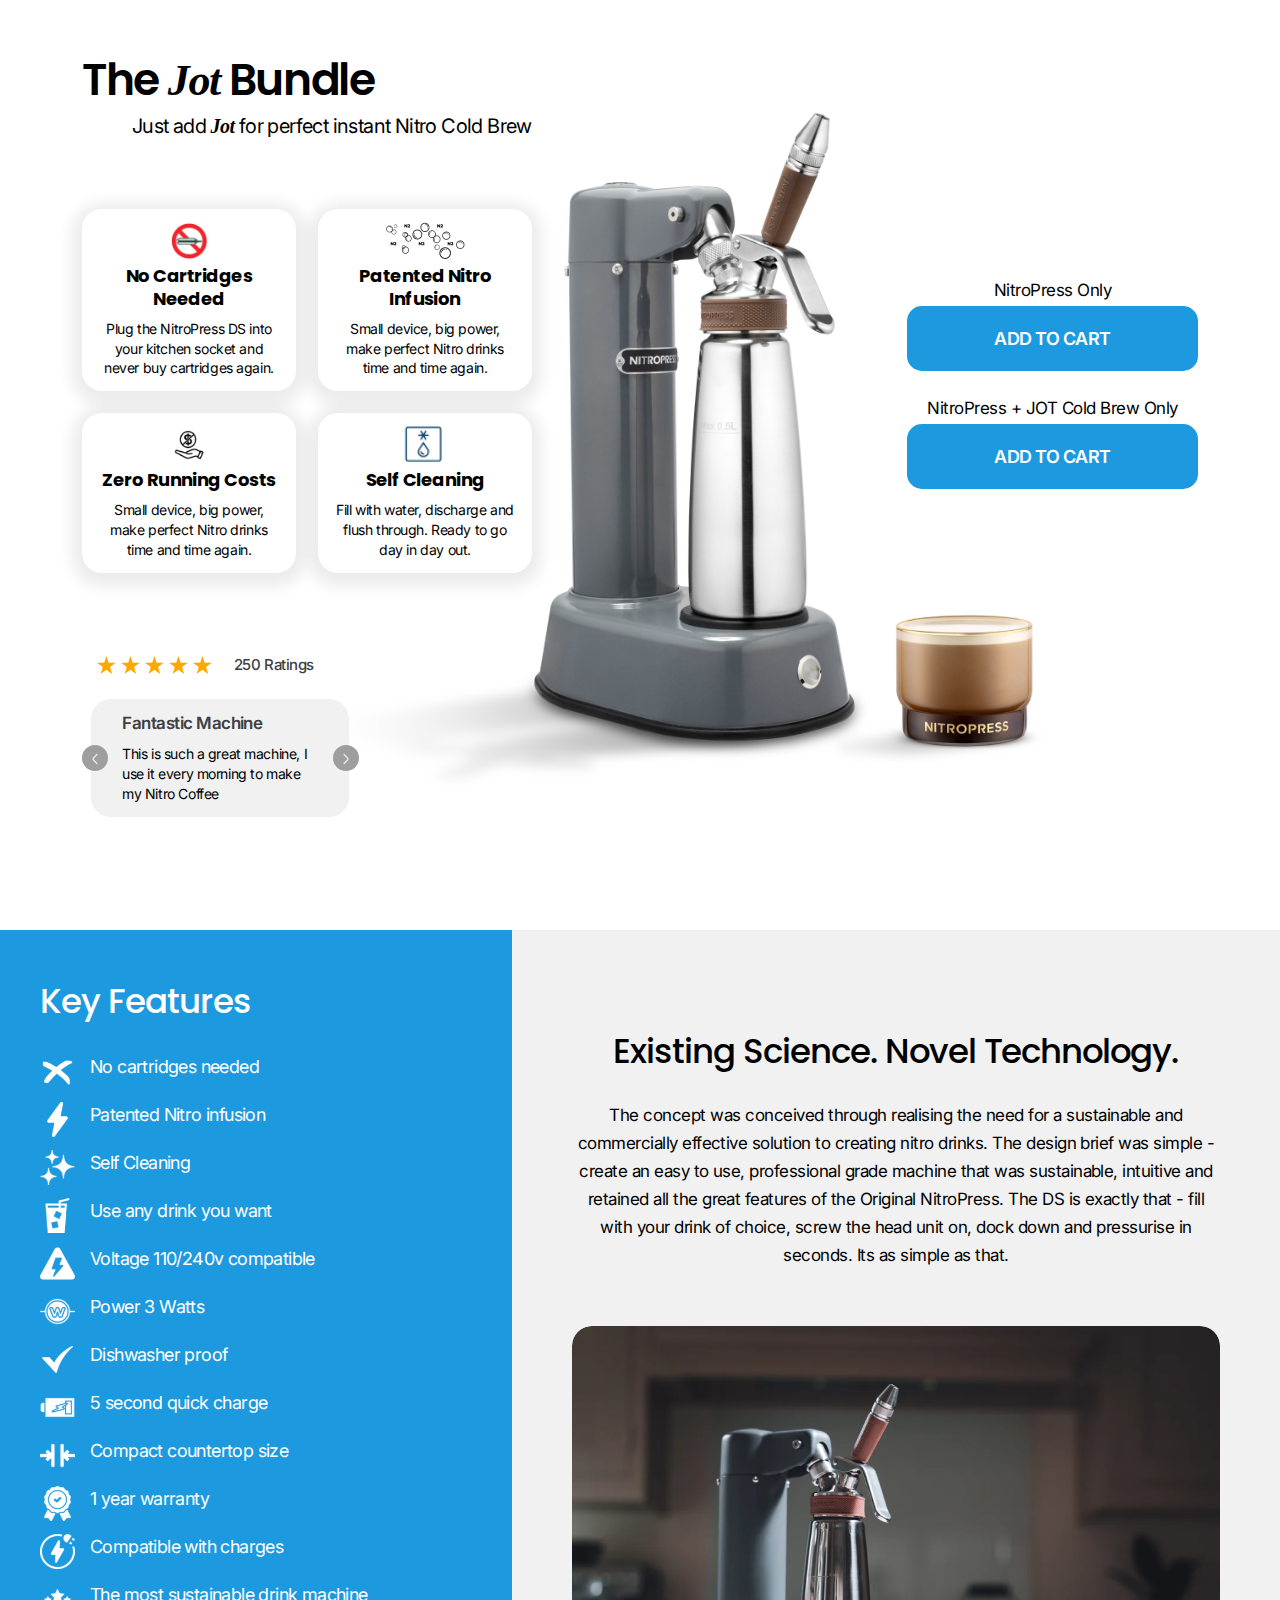
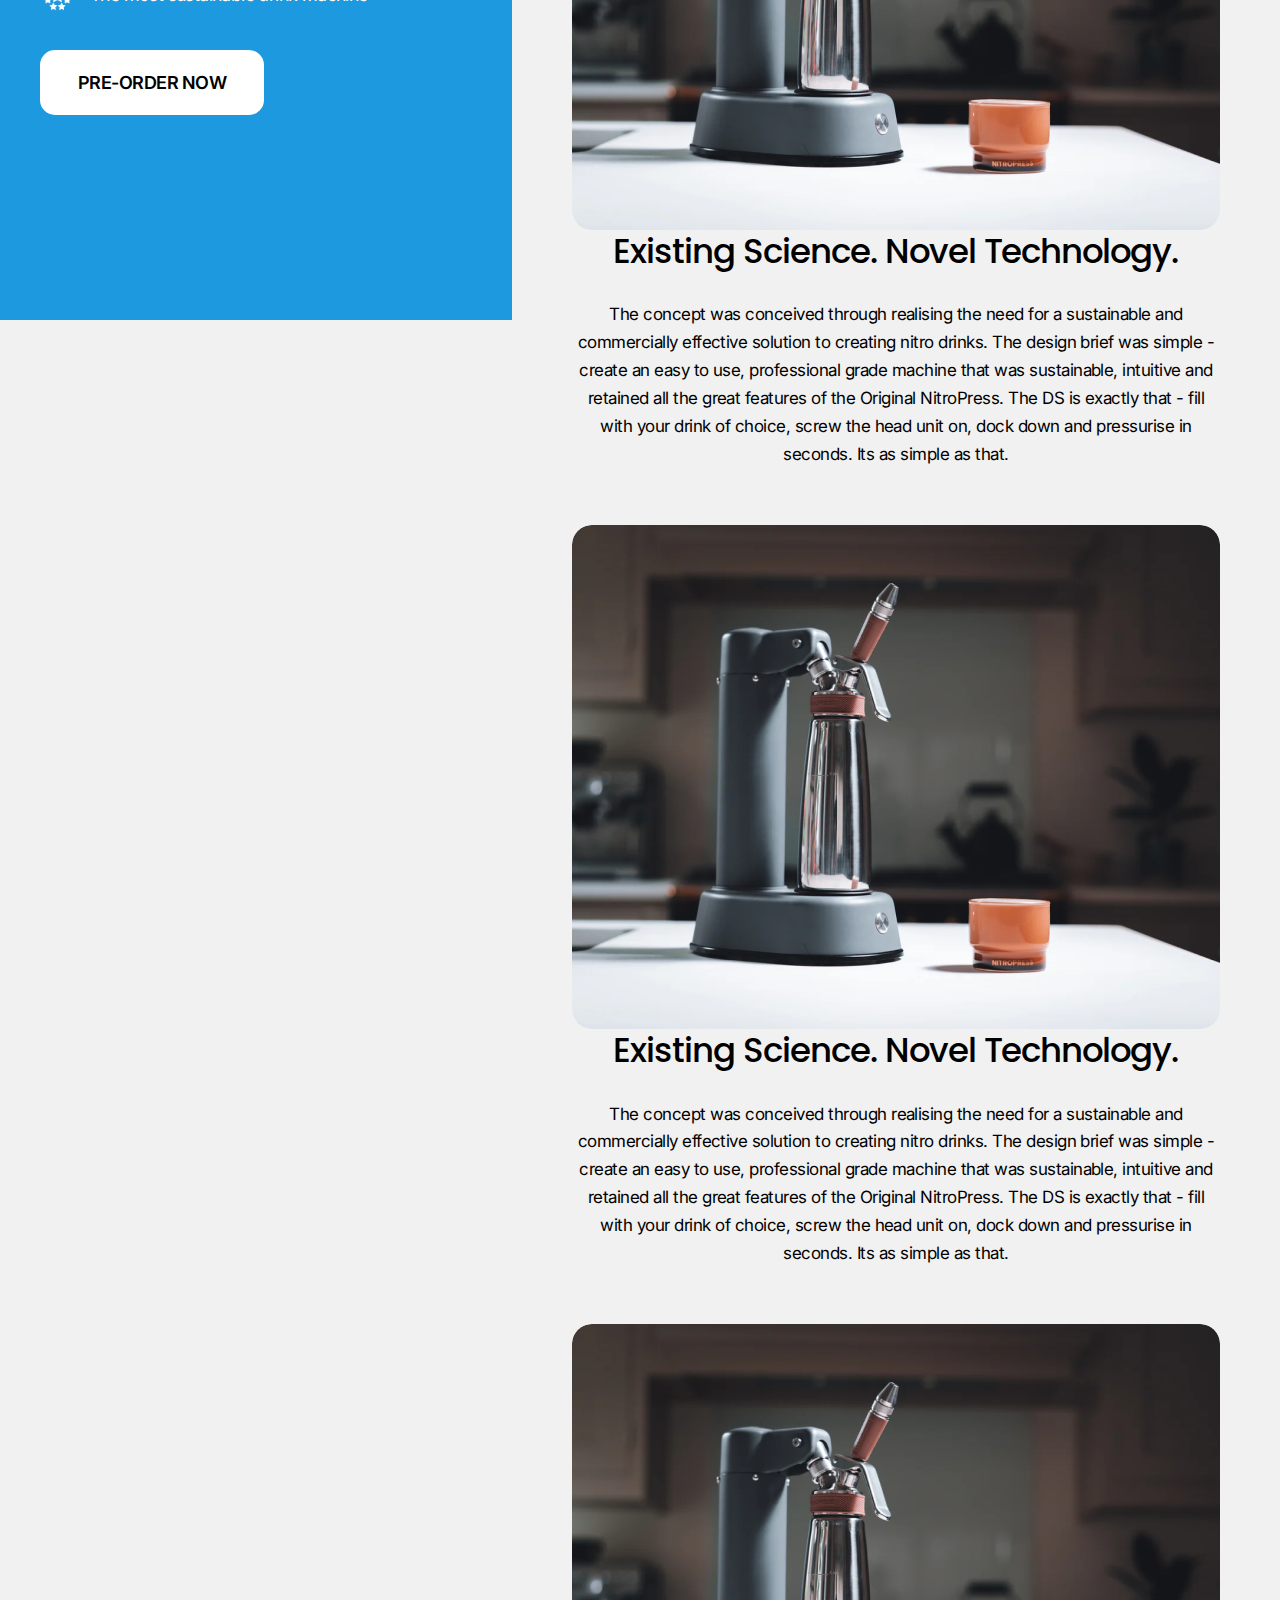
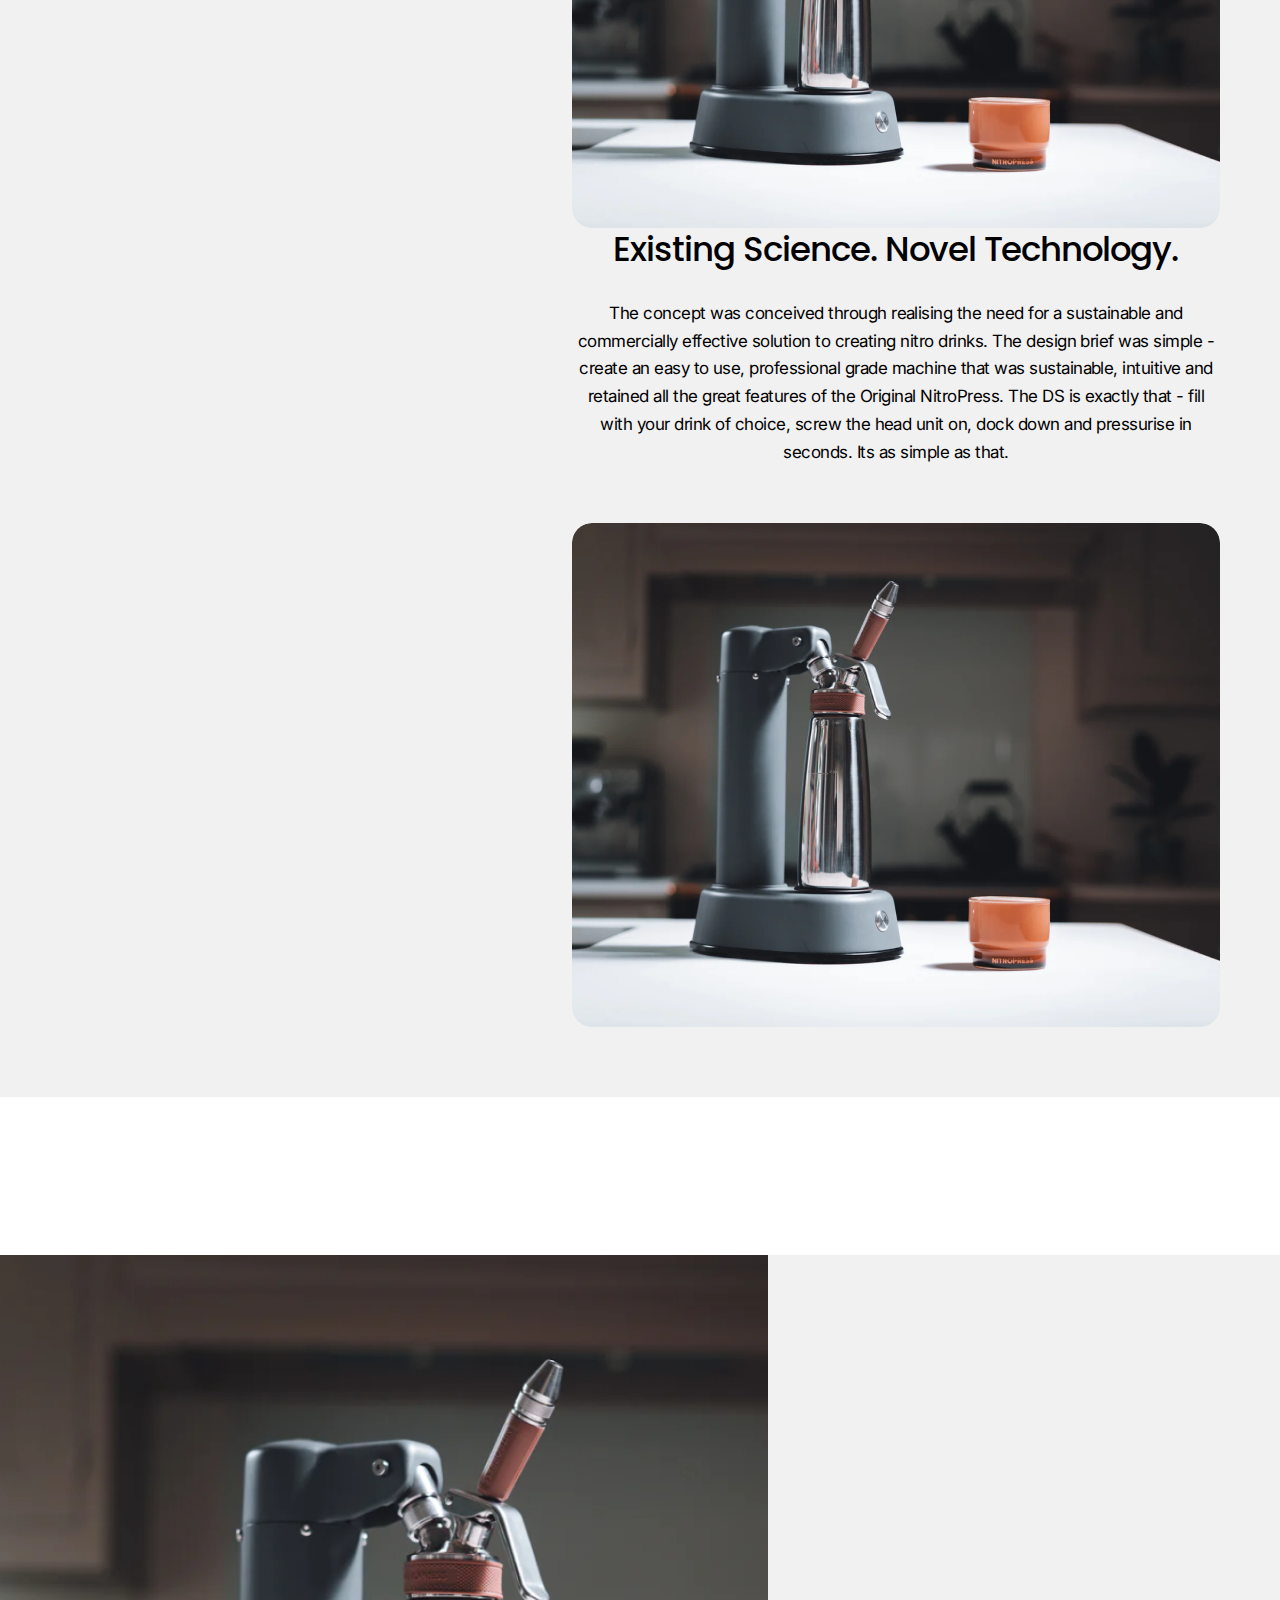
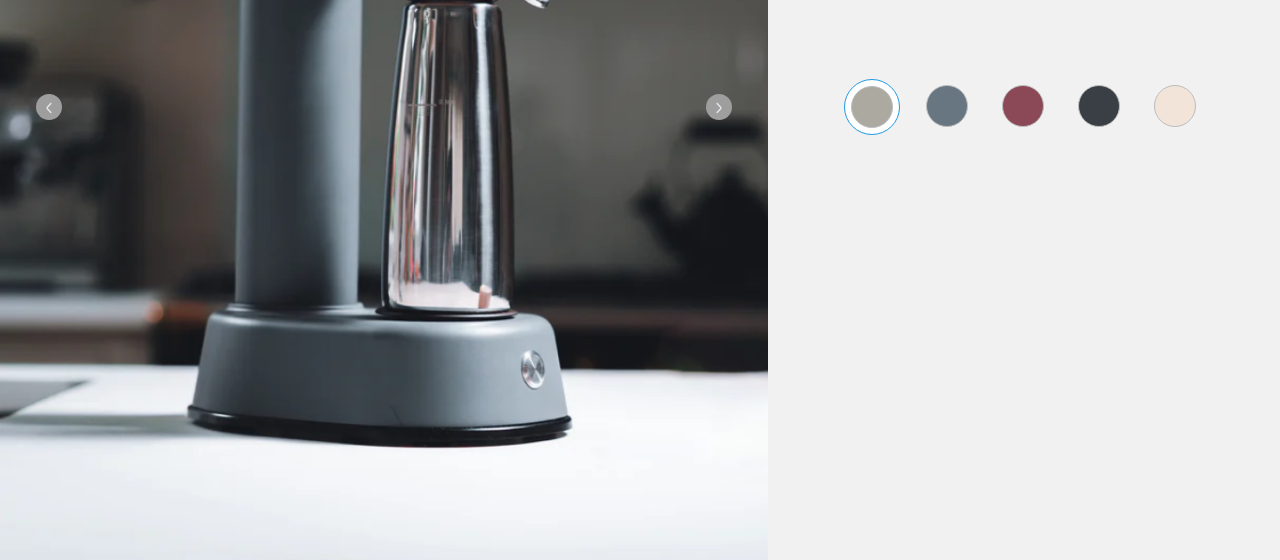
==== index.html @ 41faeab4 "modified" ====
<!DOCTYPE html>
<html lang="en">

<head>
    <meta charset="UTF-8">
    <meta name="viewport" content="width=device-width, initial-scale=1.0">
    <title>Home</title>
    <link rel="stylesheet" href="./assets/css/bootstrap.min.css">
    <link rel="stylesheet" href="./assets/css/slick-theme.min.css">
    <link rel="stylesheet" href="./assets/css/style.css">
    <link rel="stylesheet" href="./assets/css/responsive.css">
</head>

<body>
    <div class="body-container">
    <!-- mobile header start -->
    <header class="mobile-header-section">
        <div class="mobile-header-inner">
            <div class="mobile-header-left">
                <button><img src="./assets/images/icons/menu.svg" alt="icon"></button>
                <a href="./index.html"><img src="./assets/images/logo/logo.png" alt="logo"></a>
            </div>
            <div class="mobile-header-right">
                <a href="#"><img src="./assets/images/icons/user.svg" alt="icon"></a>
                <a href="#"><img src="./assets/images/icons/cart.svg" alt="icon"></a>
            </div>
        </div>
    </header>
    <!-- mobile header end -->
    <!-- banner section start -->
    <section class="banner-section">
        <div class="container sm-p-0">
            <div class="banner-content">
                <div class="banner-top-text">
                    <h1>The <i>Jot</i> Bundle</h1>
                    <h6>Just add <i>Jot</i> for perfect instant Nitro Cold Brew</h6>
                </div>
                <div class="banner-inner desktop-banner">
                    <div class="banner-left">
                        <div class="banner-cards">
                            <ul>
                                <li>
                                    <div class="banner-card">
                                        <img src="./assets/images/icons/card-icon1.png" alt="icon">
                                        <h4>No Cartridges Needed</h4>
                                        <p>Plug the NitroPress DS into your kitchen socket and never buy cartridges
                                            again.
                                        </p>
                                    </div>
                                </li>
                                <li>
                                    <div class="banner-card">
                                        <img src="./assets/images/icons/card-icon2.png" alt="icon">
                                        <h4>Patented Nitro Infusion</h4>
                                        <p>Small device, big power, make perfect Nitro drinks time and time again.</p>
                                    </div>
                                </li>
                                <li>
                                    <div class="banner-card">
                                        <img src="./assets/images/icons/card-icon3.png" alt="icon">
                                        <h4>Zero Running Costs</h4>
                                        <p>Small device, big power, make perfect Nitro drinks time and time again.</p>
                                    </div>
                                </li>
                                <li>
                                    <div class="banner-card">
                                        <img src="./assets/images/icons/card-icon4.png" alt="icon">
                                        <h4>Self Cleaning</h4>
                                        <p>Fill with water, discharge and flush through. Ready to go day in day out.</p>
                                    </div>
                                </li>
                            </ul>
                        </div>

                        <div class="rating-content">
                            <div class="rating-top ml-15">
                                <ul>
                                    <li><img src="./assets/images/icons/star.svg" alt="icon"></li>
                                    <li><img src="./assets/images/icons/star.svg" alt="icon"></li>
                                    <li><img src="./assets/images/icons/star.svg" alt="icon"></li>
                                    <li><img src="./assets/images/icons/star.svg" alt="icon"></li>
                                    <li><img src="./assets/images/icons/star.svg" alt="icon"></li>
                                </ul>
                                <span>250 Ratings</span>
                            </div>
                            <div class="rating-slider">
                                <div class="rating-slider-desktop">
                                    <div class="rating-card">
                                        <h4>Fantastic Machine</h4>
                                        <p>This is such a great machine, I use it every morning to make my Nitro Coffee
                                        </p>
                                    </div>
                                    <div class="rating-card">
                                        <h4>Fantastic Machine</h4>
                                        <p>This is such a great machine, I use it every morning to make my Nitro Coffee
                                        </p>
                                    </div>
                                    <div class="rating-card">
                                        <h4>Fantastic Machine</h4>
                                        <p>This is such a great machine, I use it every morning to make my Nitro Coffee
                                        </p>
                                    </div>
                                </div>
                            </div>
                        </div>
                    </div>
                    <div class="banner-img">
                        <img src="./assets/images/img/coffee-mug.png" alt="img">
                    </div>
                    <div class="banner-btns desktop-banner-btns">
                        <ul>
                            <li>
                                <h6>NitroPress Only</h6>
                                <button>Add To Cart</button>
                            </li>
                            <li>
                                <h6>NitroPress + JOT Cold Brew Only</h6>
                                <button>Add To Cart</button>
                            </li>
                        </ul>
                    </div>
                </div>
                <div class="mobile-banner">
                    <div class="mobile-banner-img">
                        <img src="./assets/images/img/mobile-banner-img.png" alt="img">
                    </div>

                    <div class="rating-content">
                        <div class="rating-top">
                            <ul>
                                <li><img src="./assets/images/icons/star.svg" alt="icon"></li>
                                <li><img src="./assets/images/icons/star.svg" alt="icon"></li>
                                <li><img src="./assets/images/icons/star.svg" alt="icon"></li>
                                <li><img src="./assets/images/icons/star.svg" alt="icon"></li>
                                <li><img src="./assets/images/icons/star.svg" alt="icon"></li>
                            </ul>
                            <span>250 Ratings</span>
                        </div>
                        <div class="rating-slider">
                            <div class="rating-slider-mobile">
                                <div class="rating-card">
                                    <h4>Fantastic Machine</h4>
                                    <p>This is such a great machine, I use it every morning to make my Nitro Coffee</p>
                                </div>
                                <div class="rating-card">
                                    <h4>Fantastic Machine</h4>
                                    <p>This is such a great machine, I use it every morning to make my Nitro Coffee</p>
                                </div>
                                <div class="rating-card">
                                    <h4>Fantastic Machine</h4>
                                    <p>This is such a great machine, I use it every morning to make my Nitro Coffee</p>
                                </div>
                            </div>

                        </div>
                    </div>

                    <div class="banner-btns mt-0">
                        <ul>
                            <li>
                                <h6>NitroPress Only</h6>
                                <button>Add To Cart</button>
                            </li>
                            <li>
                                <h6>NitroPress + JOT Cold Brew Only</h6>
                                <button>Add To Cart</button>
                            </li>
                        </ul>
                    </div>

                    <div class="banner-cards-slider-section">
                        <div class="row banner-cards-slider">
                            <div class="col-4">
                                <div class="banner-card">
                                    <img src="./assets/images/icons/card-icon1.png" alt="icon">
                                    <h4>No Cartridges Needed</h4>
                                    <p>Plug the NitroPress DS into your kitchen socket and never buy cartridges
                                        again.
                                    </p>
                                </div>
                            </div>
                            <div class="col-4">
                                <div class="banner-card">
                                    <img src="./assets/images/icons/card-icon2.png" alt="icon">
                                    <h4>Patented Nitro Infusion</h4>
                                    <p>Small device, big power, make perfect Nitro drinks time and time again.</p>
                                </div>
                            </div>
                            <div class="col-4">
                                <div class="banner-card">
                                    <img src="./assets/images/icons/card-icon3.png" alt="icon">
                                    <h4>Zero Running Costs</h4>
                                    <p>Small device, big power, make perfect Nitro drinks time and time again.</p>
                                </div>
                            </div>
                            <div class="col-4">
                                <div class="banner-card">
                                    <img src="./assets/images/icons/card-icon4.png" alt="icon">
                                    <h4>Self Cleaning</h4>
                                    <p>Fill with water, discharge and flush through. Ready to go day in day out.</p>
                                </div>
                            </div>
                        </div>
                    </div>

                </div>

            </div>
        </div>
    </section>
    <!-- banner section end -->

    <!-- key-features-section start -->
    <section class="key-features-section main-content"
        data-spy="scroll"
        data-target="#list-example"
        data-offset="20"
    >
        <div class="key-features-left sidebar">
            <div class="key-features-left-inner sidebar__inner" id="list-example">
                <h3>Key Features</h3>
                <ul>
                    <li><img src="./assets/images/icons/key-icon1.svg" alt="icon"> <span>No cartridges needed</span>
                    </li>
                    <li><img src="./assets/images/icons/key-icon2.svg" alt="icon"> <span>Patented Nitro infusion</span>
                    </li>
                    <li><img src="./assets/images/icons/key-icon3.svg" alt="icon"> <span>Self Cleaning</span></li>
                    <li><img src="./assets/images/icons/key-icon4.svg" alt="icon"> <span>Use any drink you want</span>
                    </li>
                    <li><img src="./assets/images/icons/key-icon5.svg" alt="icon"> <span>Voltage 110/240v
                            compatible</span></li>
                    <li><img src="./assets/images/icons/key-icon6.svg" alt="icon"> <span>Power 3 Watts</span></li>
                    <li><img src="./assets/images/icons/key-icon7.svg" alt="icon"> <span>Dishwasher proof</span></li>
                    <li><img src="./assets/images/icons/key-icon8.svg" alt="icon"> <span>5 second quick charge</span>
                    </li>
                    <li><img src="./assets/images/icons/key-icon9.svg" alt="icon"> <span>Compact countertop size</span>
                    </li>
                    <li><img src="./assets/images/icons/key-icon10.svg" alt="icon"> <span>1 year warranty</span></li>
                    <li><img src="./assets/images/icons/key-icon11.svg" alt="icon"> <span>Compatible with charges</span>
                    </li>
                    <li><img src="./assets/images/icons/key-icon12.svg" alt="icon"> <span>The most sustainable drink
                            machine</span></li>
                </ul>
                <button>pre-order now</button>
            </div>
        </div>
        <div class="key-features-right">
            <div class="key-features-right-content">
                <h3>Existing Science. Novel Technology.</h3>
                <p>The concept was conceived through realising the need for a sustainable and commercially effective
                    solution to creating nitro drinks. The design brief was simple - create an easy to use, professional
                    grade machine that was sustainable, intuitive and retained all the great features of the Original
                    NitroPress. The DS is exactly that - fill with your drink of choice, screw the head unit on, dock
                    down and pressurise in seconds. Its as simple as that.</p>
                <div class="key-features-img">
                    <img src="./assets/images/img/key-features-img.png" alt="img">
                </div>
            </div>
            <div class="key-features-right-content">
                <h3>Existing Science. Novel Technology.</h3>
                <p>The concept was conceived through realising the need for a sustainable and commercially effective
                    solution to creating nitro drinks. The design brief was simple - create an easy to use, professional
                    grade machine that was sustainable, intuitive and retained all the great features of the Original
                    NitroPress. The DS is exactly that - fill with your drink of choice, screw the head unit on, dock
                    down and pressurise in seconds. Its as simple as that.</p>
                <div class="key-features-img">
                    <img src="./assets/images/img/key-features-img.png" alt="img">
                </div>
            </div>
            <div class="key-features-right-content">
                <h3>Existing Science. Novel Technology.</h3>
                <p>The concept was conceived through realising the need for a sustainable and commercially effective
                    solution to creating nitro drinks. The design brief was simple - create an easy to use, professional
                    grade machine that was sustainable, intuitive and retained all the great features of the Original
                    NitroPress. The DS is exactly that - fill with your drink of choice, screw the head unit on, dock
                    down and pressurise in seconds. Its as simple as that.</p>
                <div class="key-features-img">
                    <img src="./assets/images/img/key-features-img.png" alt="img">
                </div>
            </div>
            <div class="key-features-right-content">
                <h3>Existing Science. Novel Technology.</h3>
                <p>The concept was conceived through realising the need for a sustainable and commercially effective
                    solution to creating nitro drinks. The design brief was simple - create an easy to use, professional
                    grade machine that was sustainable, intuitive and retained all the great features of the Original
                    NitroPress. The DS is exactly that - fill with your drink of choice, screw the head unit on, dock
                    down and pressurise in seconds. Its as simple as that.</p>
                <div class="key-features-img">
                    <img src="./assets/images/img/key-features-img.png" alt="img">
                </div>
            </div>
        </div>
    </section>
    <!-- key-features-section end -->

    <!-- img-slider start -->
    <div class="img-slider-section">
        <div class="img-slider-inner">
            <div class="img-slider-left">
                <div class="img-slider-for">
                    <div class="slide-img"><img src="./assets/images/img/slide-img.png" alt="img"></div>
                    <div class="slide-img"><img src="./assets/images/img/slide-img.png" alt="img"></div>
                    <div class="slide-img"><img src="./assets/images/img/slide-img.png" alt="img"></div>
                    <div class="slide-img"><img src="./assets/images/img/slide-img.png" alt="img"></div>
                    <div class="slide-img"><img src="./assets/images/img/slide-img.png" alt="img"></div>
                </div>
            </div>
            <div class="img-slider-right">
                <div class="img-slider-nav">
                    <div class="slide-nav-btn one"></div>
                    <div class="slide-nav-btn two"></div>
                    <div class="slide-nav-btn three"></div>
                    <div class="slide-nav-btn four"></div>
                    <div class="slide-nav-btn five"></div>
                </div>
            </div>
        </div>
    </div>
    <!-- img-slider end -->
    </div>

    <script src="./assets/js/jquery.min.js"></script>
    <script src="./assets/js/bootstrap.bundle.min.js"></script>
    <script src="./assets/js/sticky-sidebar.js"></script>
    <script src="./assets/js/slick.min.js"></script>

    <script>
        var bannerCardSlider = $(".banner-cards-slider");
        if (bannerCardSlider.length) {
            $('.banner-cards-slider').slick({
                infinite: true,
                slidesToShow: 2,
                slidesToScroll: 1,
                arrows: false,
                dots: false,
            });
        }

    </script>
    <script>
        var ratingSliderDesktop = $(".rating-slider-desktop");
        if (ratingSliderDesktop.length) {
            $('.rating-slider-desktop').slick({
                infinite: true,
                slidesToShow: 1,
                slidesToScroll: 1,
                arrows: true,
                dots: false,
            });
        }

    </script>
    <script>
        var ratingSliderMobile = $(".rating-slider-mobile");
        if (ratingSliderMobile.length) {
            $('.rating-slider-mobile').slick({
                infinite: true,
                slidesToShow: 1,
                slidesToScroll: 1,
                arrows: true,
                dots: false,
            });
        }
    </script>
    <script>
        var ratingSliderMobile = $(".img-slider-for");
        if (ratingSliderMobile.length) {
            $('.img-slider-for').slick({
                slidesToShow: 1,
                slidesToScroll: 1,
                arrows: true,
                fade: false,
                dots: false,
                asNavFor: '.img-slider-nav'
            });
        }
        var ratingSliderMobile = $(".img-slider-nav");
        if (ratingSliderMobile.length) {
            $('.img-slider-nav').slick({
                slidesToShow: 5,
                slidesToScroll: 0,
                asNavFor: '.img-slider-for',
                arrows: false,
                dots: false,
                centerMode: true,
                focusOnSelect: true
            });
        }


    </script>

    <script>
        var sidebarSticky = $(".sidebar");
    if (sidebarSticky.length) {
        var sidebar = new StickySidebar(".sidebar", {
            topSpacing: 20,
            bottomSpacing: 20,
            containerSelector: ".main-content",
            innerWrapperSelector: ".sidebar__inner",
        });
    }
    </script>


</body>

</html>
---- assets/css/style.css ----
@import url("https://fonts.googleapis.com/css2?family=Inter:wght@100..900&family=Poppins:ital,wght@0,100;0,200;0,300;0,400;0,500;0,600;0,700;0,800;0,900;1,100;1,200;1,300;1,400;1,500;1,600;1,700;1,800;1,900&display=swap");
* {
  padding: 0;
  margin: 0;
}

.body-container {
  overflow-x: hidden;
}

body {
  padding: 0;
  margin: 0;
  font-style: normal;
}

a {
  text-decoration: none;
}

p {
  margin: 0;
}

h1,
h2,
h3,
h4,
h5,
h6 {
  margin: 0;
}

ul {
  padding: 0px;
  margin: 0px;
  list-style: none;
}

.ml-15 {
  margin-left: 15px;
}

.slick-track {
  display: flex;
  align-items: center;
  justify-content: flex-start;
  gap: 22px;
}

/*-- mobile header style start --*/
.mobile-header-section {
  border-bottom: 1px solid rgba(0, 0, 0, 0.3);
  display: none;
}

.mobile-header-inner {
  display: flex;
  align-items: center;
  justify-content: space-between;
  padding: 13px 20px;
}
.mobile-header-inner .mobile-header-left {
  display: flex;
  align-items: center;
  justify-content: flex-start;
  gap: 21px;
}
.mobile-header-inner .mobile-header-left button {
  background: transparent;
  border: none;
}
.mobile-header-inner .mobile-header-right {
  display: flex;
  align-items: center;
  justify-content: flex-end;
  gap: 21px;
}

/*-- mobile header style end --*/
/*-- banner style start --*/
.banner-top-text {
  position: relative;
  z-index: 1;
}
.banner-top-text h1 {
  color: #000;
  font-family: Poppins;
  font-size: 44px;
  font-style: normal;
  font-weight: 600;
  line-height: 150%;
  margin-bottom: 0px;
  letter-spacing: -1.32px;
}
.banner-top-text h1 i {
  font-family: "Publico Text";
}
.banner-top-text h6 {
  color: #000;
  font-family: Inter;
  font-size: 20px;
  font-style: normal;
  font-weight: 400;
  line-height: normal;
  letter-spacing: -0.6px;
  margin-left: 50px;
}
.banner-top-text h6 i {
  font-family: "Publico Text";
  font-weight: 700;
}

.banner-section {
  padding-top: 47px;
  padding-bottom: 113px;
}

.banner-content {
  position: relative;
}
.banner-content .banner-img {
  position: absolute;
  top: 0px;
  left: 0px;
  z-index: 0;
  width: 100%;
}
.banner-content .banner-img img {
  width: 100%;
}

.banner-left {
  max-width: 450px;
  width: 100%;
  margin-right: auto;
  margin-top: 71px;
  position: relative;
  z-index: 1;
}

.banner-cards {
  margin-bottom: 58px;
}
.banner-cards ul {
  display: flex;
  align-items: flex-start;
  justify-content: flex-start;
  flex-wrap: wrap;
  margin: 0px -11px;
  padding-left: 0px;
}
.banner-cards ul li {
  padding: 0px 11px;
  margin: 0px;
  margin-bottom: 22px;
  width: 50%;
}

.banner-inner {
  display: flex;
  align-items: center;
  justify-content: space-between;
}

.banner-btns {
  max-width: 291px;
  width: 100%;
  margin-left: auto;
  margin-top: -15%;
  position: relative;
  z-index: 1;
}
.banner-btns ul {
  margin: 0;
  padding: 0;
}
.banner-btns ul li {
  margin-bottom: 23px;
}
.banner-btns ul li h6 {
  color: #000;
  text-align: center;
  font-family: Inter;
  font-size: 17px;
  font-weight: 400;
  line-height: 176.471%;
  letter-spacing: -0.51px;
}
.banner-btns ul li button {
  color: #FFF;
  text-align: center;
  font-family: Inter;
  font-size: 18px;
  font-style: normal;
  font-weight: 600;
  line-height: normal;
  letter-spacing: -0.54px;
  text-transform: uppercase;
  border-radius: 15px;
  background: #1D99DF;
  width: 100%;
  padding: 20px;
  border: 2px solid #1D99DF;
  transition: 0.3s;
}
.banner-btns ul li button:hover {
  background: transparent;
  color: #1D99DF;
}

.mobile-banner {
  display: none;
}

.mobile-banner-img {
  text-align: center;
}

.rating-slider {
  overflow-x: hidden;
  position: relative;
}
.rating-slider .slick-next {
  height: 26px;
  width: 26px;
  background: #9E9E9E;
  border-radius: 50%;
  right: 0px;
  z-index: 11;
}
.rating-slider .slick-next:hover {
  background: #1D99DF;
}
.rating-slider .slick-next::before {
  content: url(../images/icons/next.svg);
}
.rating-slider .slick-prev {
  height: 26px;
  width: 26px;
  background: #9E9E9E;
  border-radius: 50%;
  left: 0px;
  z-index: 11;
}
.rating-slider .slick-prev:hover {
  background: #1D99DF;
}
.rating-slider .slick-prev::before {
  content: url(../images/icons/prev.svg);
}
.rating-slider .rating-card {
  transform: translateX(6px);
}

.banner-card {
  border-radius: 20px;
  background: var(--ffffff, #FFF);
  box-shadow: 0px 4px 15px 10px rgba(0, 0, 0, 0.08);
  padding: 13px 15px;
  text-align: center;
  min-height: 100%;
}
.banner-card img {
  min-height: 38px;
  max-height: 38px;
}
.banner-card h4 {
  color: #000;
  font-family: Poppins;
  font-size: 18px;
  font-weight: 700;
  line-height: 127.778%;
  letter-spacing: -0.54px;
  margin-top: 5px;
  margin-bottom: 8px;
}
.banner-card p {
  color: #000;
  text-align: center;
  font-family: Inter;
  font-size: 14px;
  font-weight: 400;
  line-height: 142.857%;
  letter-spacing: -0.42px;
}

.rating-content {
  max-width: 277px;
  width: 100%;
}
.rating-content .rating-top {
  display: flex;
  align-items: center;
  justify-content: space-between;
  gap: 10px;
  margin-bottom: 22px;
  max-width: 217px;
  width: 100%;
}
.rating-content .rating-top span {
  color: #404043;
  font-family: Inter;
  font-size: 15px;
  font-style: normal;
  font-weight: 500;
  line-height: normal;
  letter-spacing: -0.45px;
}
.rating-content ul {
  display: flex;
  align-items: center;
  justify-content: flex-start;
  gap: 5px;
  padding: 0;
  margin: 0;
}
.rating-content .rating-card {
  border-radius: 20px;
  background: #F1F1F1;
  padding: 14px 31px;
}
.rating-content .rating-card h4 {
  color: #404043;
  font-family: Inter;
  font-size: 17px;
  font-style: normal;
  font-weight: 600;
  line-height: normal;
  letter-spacing: -0.51px;
  margin-bottom: 11px;
}
.rating-content .rating-card p {
  color: #000;
  font-family: Inter;
  font-size: 14px;
  font-style: normal;
  font-weight: 400;
  line-height: 142.857%;
  letter-spacing: -0.42px;
}

/*-- banner style end --*/
/*-- key-features-section style start --*/
.key-features-section {
  background: #F1F1F1;
  display: flex;
  align-items: flex-start;
  justify-content: space-between;
  overflow: hidden;
}

.key-features-left {
  background: transparent;
  width: 40%;
}
.key-features-left .key-features-left-inner {
  background: #1D99DF;
  padding: 70px 60px;
  width: 100%;
  top: 0px !important;
  height: 110vh;
}
.key-features-left h3 {
  color: #FFF;
  font-family: Poppins;
  font-size: 34px;
  font-style: normal;
  font-weight: 500;
  line-height: 129.412%;
  letter-spacing: -1.02px;
  margin-bottom: 30px;
}
.key-features-left ul {
  margin: 0;
  padding: 0;
}
.key-features-left ul li {
  margin-bottom: 13px;
  color: #FFF;
  font-family: Inter;
  font-size: 20px;
  font-style: normal;
  font-weight: 400;
  line-height: 140%;
  letter-spacing: -0.6px;
  display: flex;
  align-items: flex-start;
  justify-content: flex-start;
  gap: 15px;
}
.key-features-left ul li img {
  height: 35px;
  width: 35px;
}
.key-features-left button {
  color: #000;
  text-align: center;
  font-family: Inter;
  font-size: 18px;
  font-style: normal;
  font-weight: 600;
  line-height: normal;
  letter-spacing: -0.54px;
  text-transform: uppercase;
  width: 224px;
  padding: 20px;
  border: 2px solid #FFFFFF;
  border-radius: 15px;
  background: #FFF;
  margin-top: 20px;
  transition: 0.3s;
}
.key-features-left button:hover {
  background: transparent;
  color: #FFFFFF;
}

.key-features-right {
  width: 60%;
  padding: 100px 60px 70px 60px;
  text-align: center;
}

.key-features-right-content {
  max-width: 648px;
  width: 100%;
  margin: auto;
}
.key-features-right-content h3 {
  color: #000;
  text-align: center;
  font-family: Poppins;
  font-size: 34px;
  font-style: normal;
  font-weight: 500;
  line-height: 129.412%;
  letter-spacing: -1.02px;
  margin-bottom: 28px;
}
.key-features-right-content p {
  color: #000;
  text-align: center;
  font-family: Inter;
  font-size: 17px;
  font-style: normal;
  font-weight: 400;
  line-height: 164.706%;
  letter-spacing: -0.51px;
  margin-bottom: 56px;
}
.key-features-right-content .key-features-img {
  width: 100%;
  margin: auto;
  overflow: hidden;
  border-radius: 20px;
}
.key-features-right-content .key-features-img img {
  height: 100%;
  width: 100%;
}

/*-- key-features-section style end --*/
/*-- img-slider style start --*/
.img-slider-section {
  background: #F1F1F1;
  margin-top: 158px;
  overflow-x: hidden;
}

.img-slider-inner {
  display: flex;
  align-items: center;
  justify-content: space-between;
}
.img-slider-inner .img-slider-left {
  width: 60%;
  overflow-x: hidden;
}
.img-slider-inner .img-slider-left .slick-track {
  gap: 0px;
}
.img-slider-inner .img-slider-left .img-slider-for {
  position: relative;
}
.img-slider-inner .img-slider-left .img-slider-for .slick-next {
  height: 26px;
  width: 26px;
  background: #9E9E9E;
  border-radius: 50%;
  right: 36px;
  z-index: 11;
}
.img-slider-inner .img-slider-left .img-slider-for .slick-next:hover {
  background: #1D99DF;
}
.img-slider-inner .img-slider-left .img-slider-for .slick-next::before {
  content: url(../images/icons/next.svg);
}
.img-slider-inner .img-slider-left .img-slider-for .slick-prev {
  height: 26px;
  width: 26px;
  background: #9E9E9E;
  border-radius: 50%;
  left: 36px;
  z-index: 11;
}
.img-slider-inner .img-slider-left .img-slider-for .slick-prev:hover {
  background: #1D99DF;
}
.img-slider-inner .img-slider-left .img-slider-for .slick-prev::before {
  content: url(../images/icons/prev.svg);
}
.img-slider-inner .img-slider-left .slide-img img {
  width: 100%;
}
.img-slider-inner .img-slider-right {
  width: 40%;
  overflow: hidden;
  display: flex;
  align-items: center;
  justify-content: center;
}
.img-slider-inner .img-slider-right .slick-track {
  display: flex;
  align-items: center;
  justify-content: center;
  gap: 30px;
}
.img-slider-inner .img-slider-right .slick-track .slick-slide {
  min-height: 56px !important;
  min-width: 56px !important;
  max-height: 56px !important;
  max-width: 56px !important;
  cursor: pointer;
}
.img-slider-inner .img-slider-right .slide-nav-btn {
  background: transparent;
  min-height: 56px;
  min-width: 56px;
  max-height: 56px;
  max-width: 56px;
  border-radius: 50%;
  position: relative;
  z-index: 999;
  display: flex;
  align-items: center;
  justify-content: center;
  padding: 6px;
}
.img-slider-inner .img-slider-right .slide-nav-btn::after {
  content: "";
  position: absolute;
  height: 42px;
  width: 42px;
  border-radius: 50%;
  border: 1px solid #BCBCBC;
}
.img-slider-inner .img-slider-right .slide-nav-btn.one::after {
  background: #ACA9A1;
}
.img-slider-inner .img-slider-right .slide-nav-btn.two::after {
  background: #687681;
}
.img-slider-inner .img-slider-right .slide-nav-btn.three::after {
  background: #8B4856;
}
.img-slider-inner .img-slider-right .slide-nav-btn.four::after {
  background: #393F44;
}
.img-slider-inner .img-slider-right .slide-nav-btn.five::after {
  background: #F2E4D8;
}
.img-slider-inner .img-slider-right .slick-current.slick-center .slide-nav-btn {
  background: #FFFFFF;
  padding: 6px;
  border: 1px solid #1D99DF;
}

/*-- img-slider style end --*/
---- assets/css/responsive.css ----
@media only screen and (max-width: 992px) {
  .container {
    max-width: 1340px !important;
    padding: 0px 20px;
    margin: auto;
  }
}
@media only screen and (max-width: 1400px) {
  .key-features-left .key-features-left-inner {
    padding: 50px 40px;
  }
  .key-features-left ul li {
    font-size: 18px;
  }
  .img-slider-inner .img-slider-right .slick-track {
    gap: 20px;
  }
}
@media only screen and (max-width: 1200px) {
  .banner-left {
    max-width: 400px;
  }
  .banner-inner .banner-btns {
    margin-top: -30%;
  }
  .banner-card h4 {
    font-size: 16px;
  }
  .banner-card p {
    overflow: hidden;
    text-overflow: ellipsis;
    display: -webkit-box;
    -webkit-line-clamp: 3;
    -webkit-box-orient: vertical;
  }
  .banner-content .banner-img {
    right: 0px;
    z-index: 0;
    width: 95%;
    left: auto;
  }
  .key-features-left .key-features-left-inner {
    padding: 40px 30px;
  }
  .key-features-left ul li {
    font-size: 16px;
  }
  .key-features-left ul li img {
    height: 30px;
    width: 30px;
  }
  .banner-inner .banner-btns {
    max-width: 260px;
  }
  .banner-inner .banner-btns ul li button {
    padding: 16px;
  }
  .img-slider-inner .img-slider-right .slick-track {
    gap: 15px;
  }
}
@media only screen and (max-width: 991px) {
  .container {
    max-width: 720px !important;
  }
  .key-features-section {
    flex-wrap: wrap;
  }
  .key-features-section .key-features-left {
    background: #1D99DF;
  }
  .key-features-section .key-features-left .key-features-left-inner {
    position: relative !important;
    width: 100% !important;
    background: transparent;
  }
  .key-features-section .key-features-left {
    width: 100%;
  }
  .key-features-section .key-features-left-inner {
    max-width: 500px;
    margin: auto;
  }
  .key-features-section .key-features-right {
    width: 100%;
  }
  .key-features-section .key-features-right-content {
    max-width: 500px;
    margin: auto;
  }
  .banner-top-text {
    max-width: 385px;
    margin: auto;
  }
  .banner-left {
    margin: auto;
    margin-top: 30px;
  }
  .banner-cards {
    margin-bottom: 30px;
  }
  .rating-content {
    margin: auto;
  }
  .banner-inner {
    flex-wrap: wrap;
  }
  .banner-inner .desktop-banner-btns {
    margin: auto;
    margin-top: 20px;
    max-width: 100%;
  }
  .banner-inner .desktop-banner-btns ul {
    display: flex;
    align-items: center;
    justify-content: center;
  }
  .banner-inner .desktop-banner-btns ul li {
    padding: 0px 10px;
    width: 50%;
  }
  .banner-content .banner-img {
    position: relative;
    width: 100%;
  }
  .banner-top-text {
    max-width: 266px;
  }
  .banner-top-text h1 {
    font-size: 34px;
    text-align: center;
  }
  .banner-top-text h6 {
    font-size: 18px;
    text-align: center;
    margin-left: 0px;
  }
  .img-slider-inner .img-slider-right .slick-track .slick-slide {
    min-height: 40px !important;
    min-width: 40px !important;
    max-height: 40px !important;
    max-width: 40px !important;
  }
  .img-slider-inner .img-slider-right .slide-nav-btn {
    min-height: 40px;
    min-width: 40px;
    max-height: 40px;
    max-width: 40px;
  }
  .img-slider-inner .img-slider-right .slide-nav-btn::after {
    min-height: 26px;
    min-width: 26px;
    max-height: 26px;
    max-width: 26px;
  }
}
@media only screen and (max-width: 768px) {
  .banner-inner .banner-btns ul li h6 {
    font-size: 16px;
  }
  .img-slider-inner {
    flex-wrap: wrap;
  }
  .img-slider-inner .img-slider-left {
    width: 100%;
  }
  .img-slider-inner .img-slider-right {
    width: 100%;
    margin-top: 30px;
  }
}
@media only screen and (max-width: 575px) {
  .sm-p-0 {
    padding: 0px !important;
  }
  .mobile-header-section {
    display: block;
  }
  .key-features-left {
    padding: 40px 20px;
  }
  .key-features-left h3 {
    font-size: 28px;
    margin-bottom: 24px;
  }
  .key-features-left ul li {
    font-size: 18px;
  }
  .key-features-section .key-features-right {
    padding: 24px 20px 40px 20px;
  }
  .key-features-right-content h3 {
    font-size: 28px;
  }
  .key-features-right-content p {
    font-size: 15px;
  }
  .banner-inner.desktop-banner {
    display: none;
  }
  .mobile-banner {
    display: block;
    margin-top: -20px;
  }
  .banner-section {
    padding: 29px 0px;
  }
  .rating-content {
    margin-bottom: 14px;
  }
  .rating-content .rating-top {
    justify-content: center;
    gap: 20px;
    margin: auto;
    margin-bottom: 20px;
  }
  .banner-btns {
    margin: auto;
  }
  .key-features-section {
    margin-top: 29px;
  }
  .banner-cards-slider-section {
    margin-top: 39px;
    overflow-x: hidden;
  }
  .banner-card {
    border-radius: 20px;
    background: #FFF;
    box-shadow: 0px 7px 10px 6px rgba(0, 0, 0, 0.08);
    height: 186px;
  }
  .banner-card h4 {
    font-size: 18px;
  }
  .banner-cards-slider {
    margin-right: -120px;
  }
  .banner-cards-slider .slick-track {
    height: 230px;
  }
}
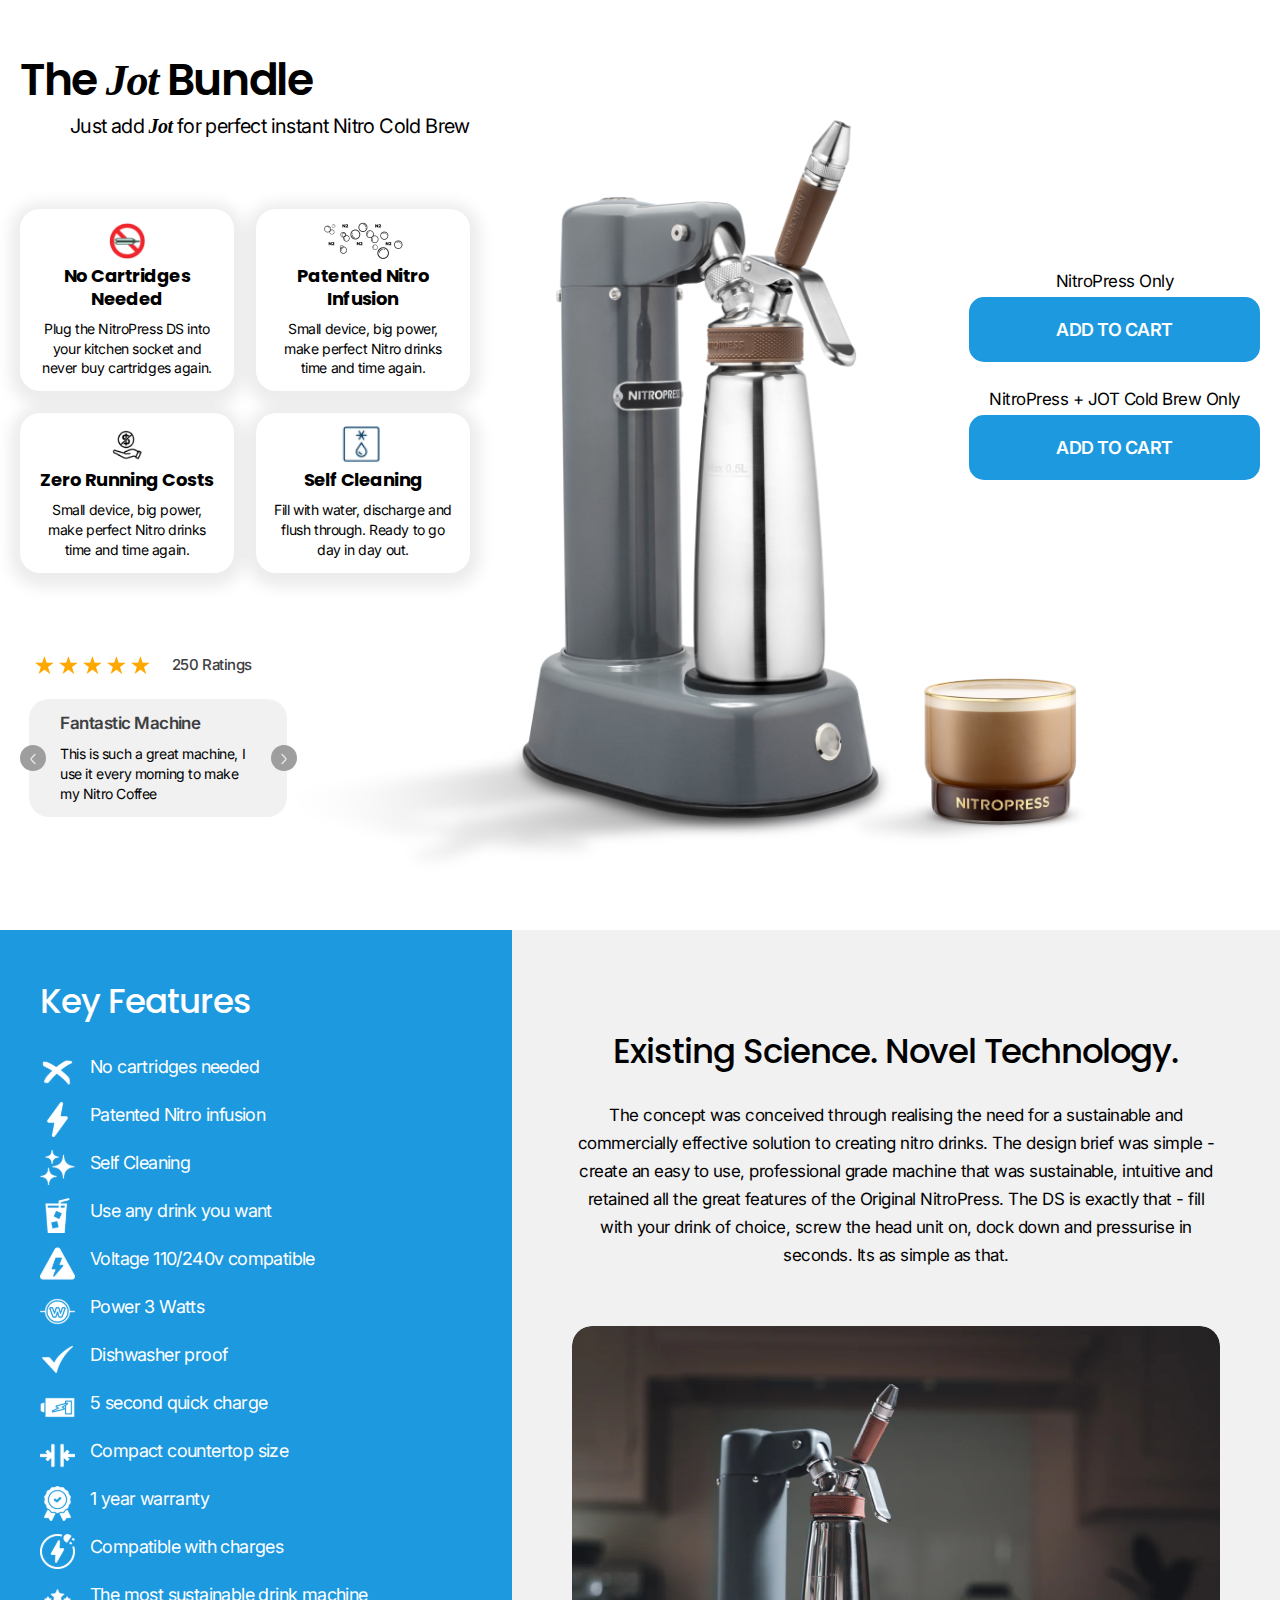
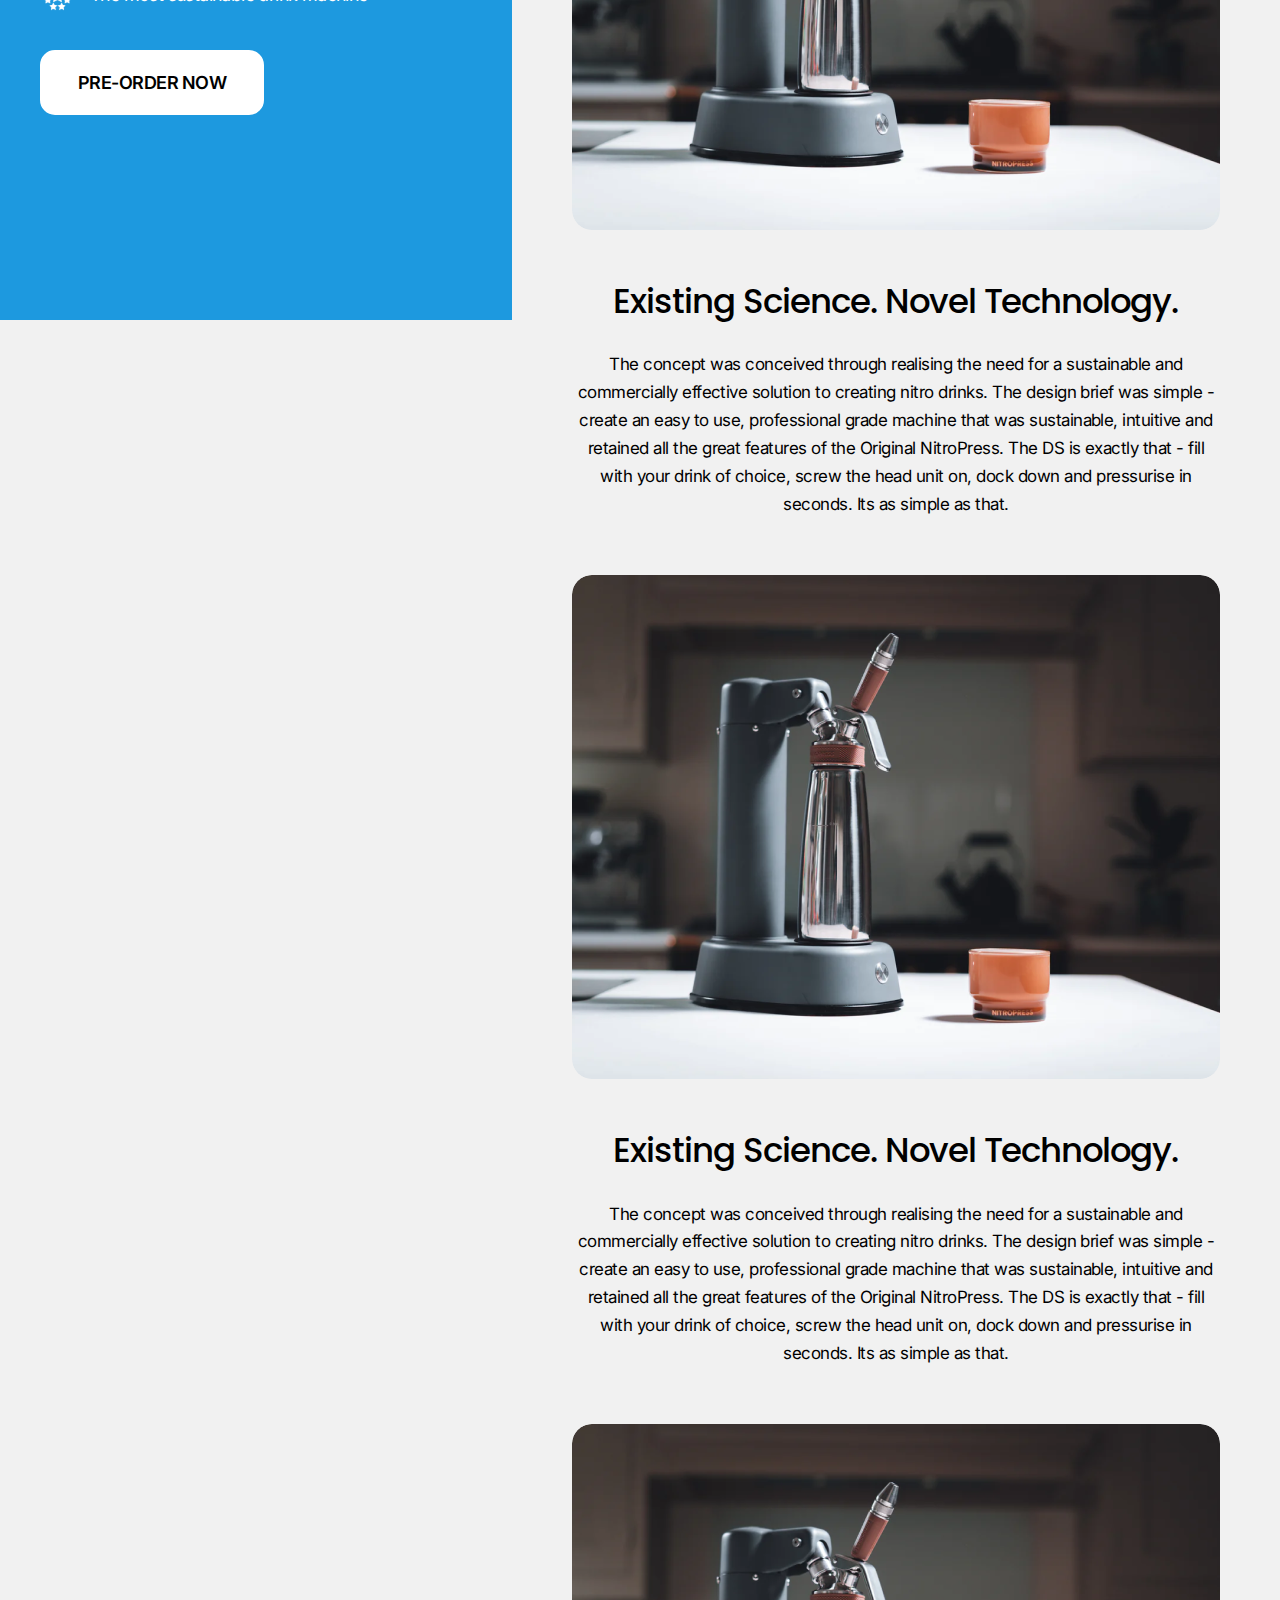
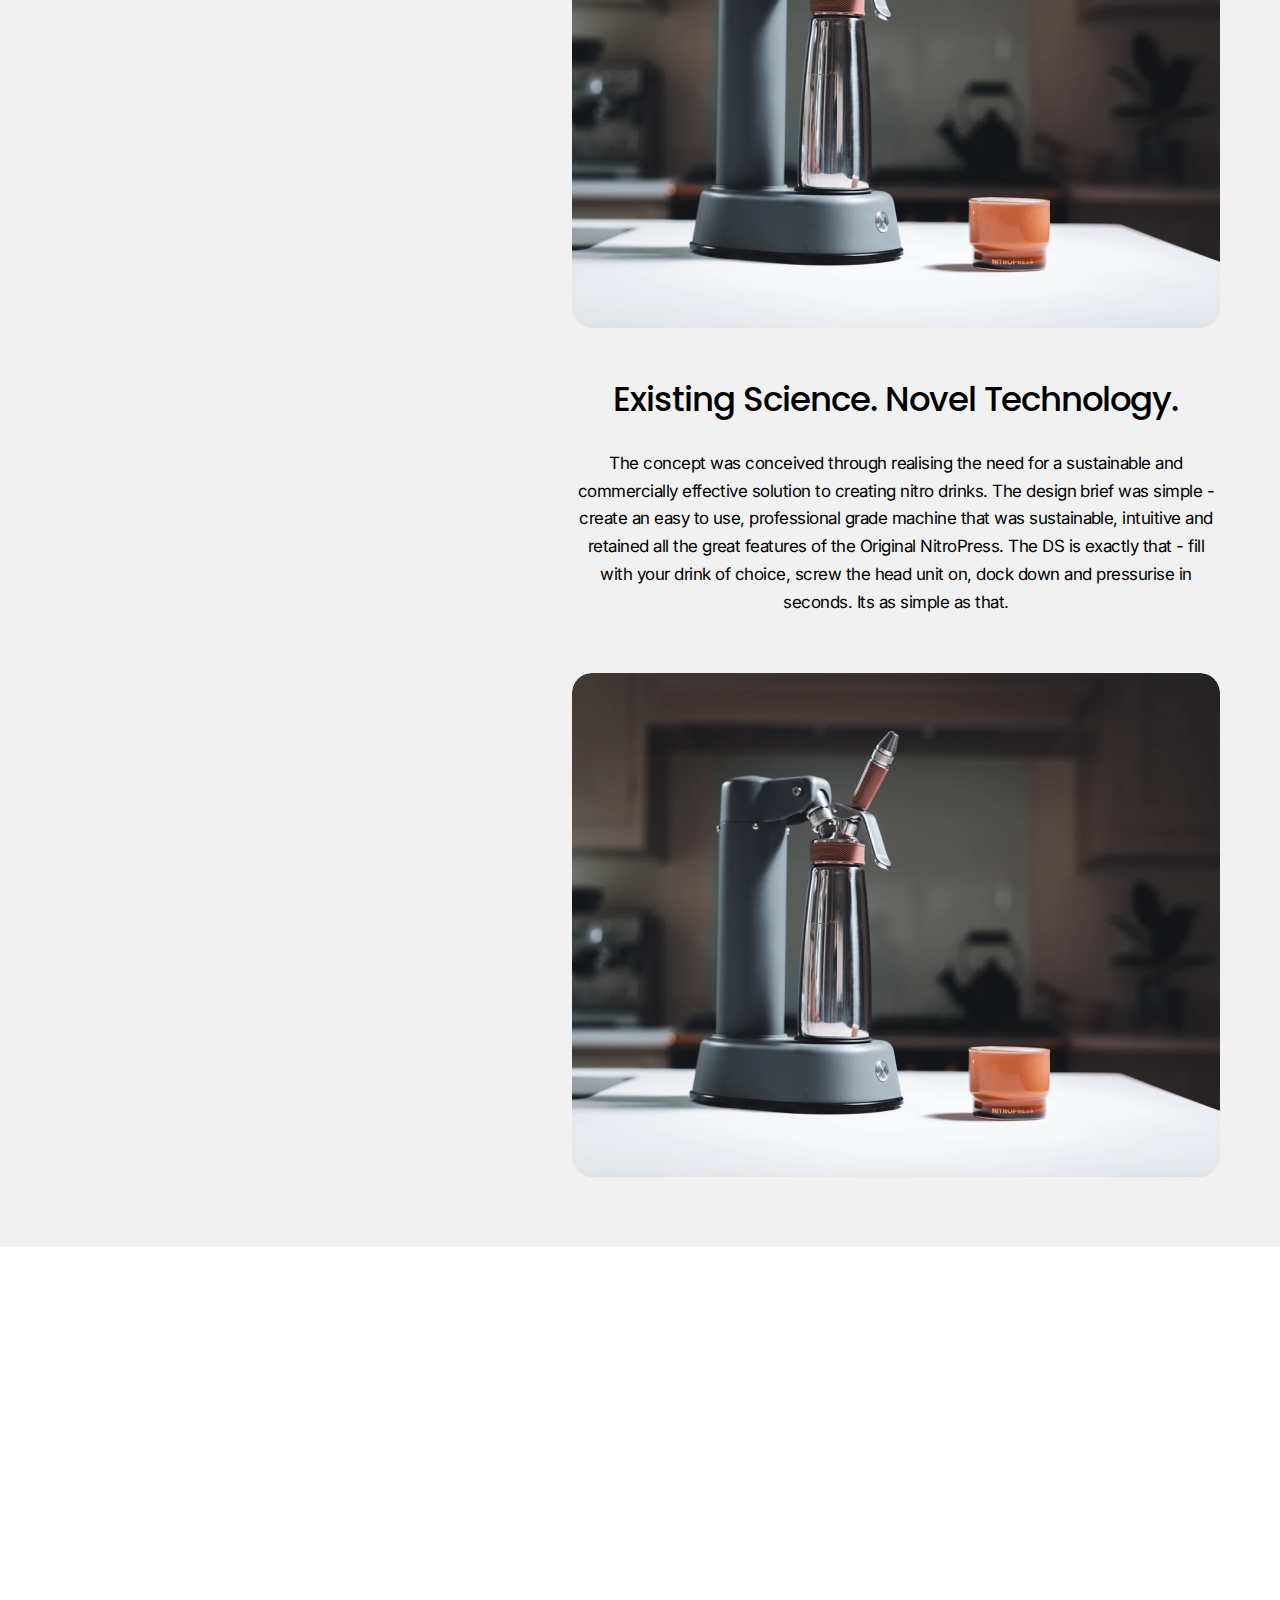
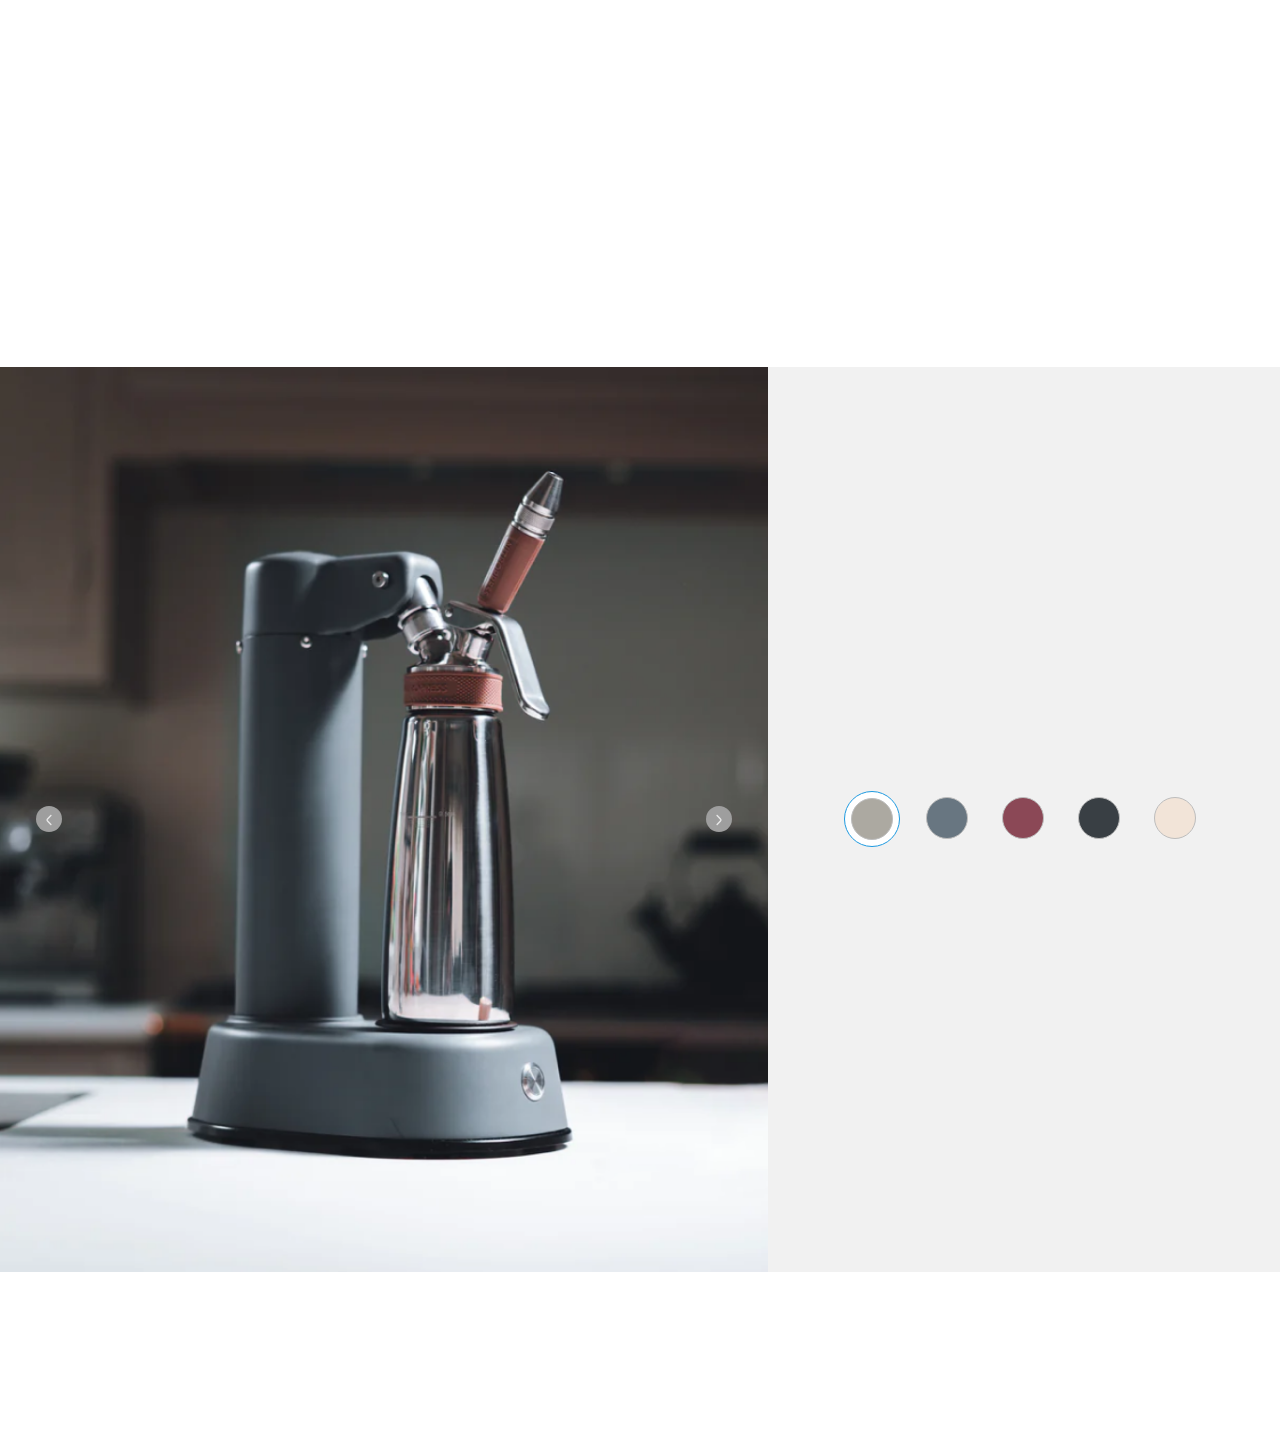
==== commit 2e183315: "modified" ====
--- a/index.html
+++ b/index.html
@@ -13,67 +13,126 @@
 
 <body>
     <div class="body-container">
-    <!-- mobile header start -->
-    <header class="mobile-header-section">
-        <div class="mobile-header-inner">
-            <div class="mobile-header-left">
-                <button><img src="./assets/images/icons/menu.svg" alt="icon"></button>
-                <a href="./index.html"><img src="./assets/images/logo/logo.png" alt="logo"></a>
-            </div>
-            <div class="mobile-header-right">
-                <a href="#"><img src="./assets/images/icons/user.svg" alt="icon"></a>
-                <a href="#"><img src="./assets/images/icons/cart.svg" alt="icon"></a>
-            </div>
-        </div>
-    </header>
-    <!-- mobile header end -->
-    <!-- banner section start -->
-    <section class="banner-section">
-        <div class="container sm-p-0">
-            <div class="banner-content">
-                <div class="banner-top-text">
-                    <h1>The <i>Jot</i> Bundle</h1>
-                    <h6>Just add <i>Jot</i> for perfect instant Nitro Cold Brew</h6>
-                </div>
-                <div class="banner-inner desktop-banner">
-                    <div class="banner-left">
-                        <div class="banner-cards">
+        <!-- mobile header start -->
+        <header class="mobile-header-section">
+            <div class="mobile-header-inner">
+                <div class="mobile-header-left">
+                    <button><img src="./assets/images/icons/menu.svg" alt="icon"></button>
+                    <a href="./index.html"><img src="./assets/images/logo/logo.png" alt="logo"></a>
+                </div>
+                <div class="mobile-header-right">
+                    <a href="#"><img src="./assets/images/icons/user.svg" alt="icon"></a>
+                    <a href="#"><img src="./assets/images/icons/cart.svg" alt="icon"></a>
+                </div>
+            </div>
+        </header>
+        <!-- mobile header end -->
+        <!-- banner section start -->
+        <section class="banner-section">
+            <div class="container sm-p-0">
+                <div class="banner-content">
+                    <div class="banner-top-text">
+                        <h1>The <i>Jot</i> Bundle</h1>
+                        <h6>Just add <i>Jot</i> for perfect instant Nitro Cold Brew</h6>
+                    </div>
+                    <div class="banner-inner desktop-banner">
+                        <div class="banner-left">
+                            <div class="banner-cards">
+                                <ul>
+                                    <li>
+                                        <div class="banner-card">
+                                            <img src="./assets/images/icons/card-icon1.png" alt="icon">
+                                            <h4>No Cartridges Needed</h4>
+                                            <p>Plug the NitroPress DS into your kitchen socket and never buy cartridges
+                                                again.
+                                            </p>
+                                        </div>
+                                    </li>
+                                    <li>
+                                        <div class="banner-card">
+                                            <img src="./assets/images/icons/card-icon2.png" alt="icon">
+                                            <h4>Patented Nitro Infusion</h4>
+                                            <p>Small device, big power, make perfect Nitro drinks time and time again.
+                                            </p>
+                                        </div>
+                                    </li>
+                                    <li>
+                                        <div class="banner-card">
+                                            <img src="./assets/images/icons/card-icon3.png" alt="icon">
+                                            <h4>Zero Running Costs</h4>
+                                            <p>Small device, big power, make perfect Nitro drinks time and time again.
+                                            </p>
+                                        </div>
+                                    </li>
+                                    <li>
+                                        <div class="banner-card">
+                                            <img src="./assets/images/icons/card-icon4.png" alt="icon">
+                                            <h4>Self Cleaning</h4>
+                                            <p>Fill with water, discharge and flush through. Ready to go day in day out.
+                                            </p>
+                                        </div>
+                                    </li>
+                                </ul>
+                            </div>
+
+                            <div class="rating-content">
+                                <div class="rating-top ml-15">
+                                    <ul>
+                                        <li><img src="./assets/images/icons/star.svg" alt="icon"></li>
+                                        <li><img src="./assets/images/icons/star.svg" alt="icon"></li>
+                                        <li><img src="./assets/images/icons/star.svg" alt="icon"></li>
+                                        <li><img src="./assets/images/icons/star.svg" alt="icon"></li>
+                                        <li><img src="./assets/images/icons/star.svg" alt="icon"></li>
+                                    </ul>
+                                    <span>250 Ratings</span>
+                                </div>
+                                <div class="rating-slider">
+                                    <div class="rating-slider-desktop">
+                                        <div class="rating-card">
+                                            <h4>Fantastic Machine</h4>
+                                            <p>This is such a great machine, I use it every morning to make my Nitro
+                                                Coffee
+                                            </p>
+                                        </div>
+                                        <div class="rating-card">
+                                            <h4>Fantastic Machine</h4>
+                                            <p>This is such a great machine, I use it every morning to make my Nitro
+                                                Coffee
+                                            </p>
+                                        </div>
+                                        <div class="rating-card">
+                                            <h4>Fantastic Machine</h4>
+                                            <p>This is such a great machine, I use it every morning to make my Nitro
+                                                Coffee
+                                            </p>
+                                        </div>
+                                    </div>
+                                </div>
+                            </div>
+                        </div>
+                        <div class="banner-img">
+                            <img src="./assets/images/img/coffee-mug.png" alt="img">
+                        </div>
+                        <div class="banner-btns desktop-banner-btns">
                             <ul>
                                 <li>
-                                    <div class="banner-card">
-                                        <img src="./assets/images/icons/card-icon1.png" alt="icon">
-                                        <h4>No Cartridges Needed</h4>
-                                        <p>Plug the NitroPress DS into your kitchen socket and never buy cartridges
-                                            again.
-                                        </p>
-                                    </div>
+                                    <h6>NitroPress Only</h6>
+                                    <button>Add To Cart</button>
                                 </li>
                                 <li>
-                                    <div class="banner-card">
-                                        <img src="./assets/images/icons/card-icon2.png" alt="icon">
-                                        <h4>Patented Nitro Infusion</h4>
-                                        <p>Small device, big power, make perfect Nitro drinks time and time again.</p>
-                                    </div>
-                                </li>
-                                <li>
-                                    <div class="banner-card">
-                                        <img src="./assets/images/icons/card-icon3.png" alt="icon">
-                                        <h4>Zero Running Costs</h4>
-                                        <p>Small device, big power, make perfect Nitro drinks time and time again.</p>
-                                    </div>
-                                </li>
-                                <li>
-                                    <div class="banner-card">
-                                        <img src="./assets/images/icons/card-icon4.png" alt="icon">
-                                        <h4>Self Cleaning</h4>
-                                        <p>Fill with water, discharge and flush through. Ready to go day in day out.</p>
-                                    </div>
+                                    <h6>NitroPress + JOT Cold Brew Only</h6>
+                                    <button>Add To Cart</button>
                                 </li>
                             </ul>
                         </div>
+                    </div>
+                    <div class="mobile-banner">
+                        <div class="mobile-banner-img">
+                            <img src="./assets/images/img/mobile-banner-img.png" alt="img">
+                        </div>
 
                         <div class="rating-content">
-                            <div class="rating-top ml-15">
+                            <div class="rating-top">
                                 <ul>
                                     <li><img src="./assets/images/icons/star.svg" alt="icon"></li>
                                     <li><img src="./assets/images/icons/star.svg" alt="icon"></li>
@@ -84,7 +143,7 @@
                                 <span>250 Ratings</span>
                             </div>
                             <div class="rating-slider">
-                                <div class="rating-slider-desktop">
+                                <div class="rating-slider-mobile">
                                     <div class="rating-card">
                                         <h4>Fantastic Machine</h4>
                                         <p>This is such a great machine, I use it every morning to make my Nitro Coffee
@@ -101,114 +160,64 @@
                                         </p>
                                     </div>
                                 </div>
+
                             </div>
                         </div>
+
+                        <div class="banner-btns mt-0">
+                            <ul>
+                                <li>
+                                    <h6>NitroPress Only</h6>
+                                    <button>Add To Cart</button>
+                                </li>
+                                <li>
+                                    <h6>NitroPress + JOT Cold Brew Only</h6>
+                                    <button>Add To Cart</button>
+                                </li>
+                            </ul>
+                        </div>
+
+                        <div class="banner-cards-slider-section">
+                            <div class="row banner-cards-slider">
+                                <div class="col-4">
+                                    <div class="banner-card">
+                                        <img src="./assets/images/icons/card-icon1.png" alt="icon">
+                                        <h4>No Cartridges Needed</h4>
+                                        <p>Plug the NitroPress DS into your kitchen socket and never buy cartridges
+                                            again.
+                                        </p>
+                                    </div>
+                                </div>
+                                <div class="col-4">
+                                    <div class="banner-card">
+                                        <img src="./assets/images/icons/card-icon2.png" alt="icon">
+                                        <h4>Patented Nitro Infusion</h4>
+                                        <p>Small device, big power, make perfect Nitro drinks time and time again.</p>
+                                    </div>
+                                </div>
+                                <div class="col-4">
+                                    <div class="banner-card">
+                                        <img src="./assets/images/icons/card-icon3.png" alt="icon">
+                                        <h4>Zero Running Costs</h4>
+                                        <p>Small device, big power, make perfect Nitro drinks time and time again.</p>
+                                    </div>
+                                </div>
+                                <div class="col-4">
+                                    <div class="banner-card">
+                                        <img src="./assets/images/icons/card-icon4.png" alt="icon">
+                                        <h4>Self Cleaning</h4>
+                                        <p>Fill with water, discharge and flush through. Ready to go day in day out.</p>
+                                    </div>
+                                </div>
+                            </div>
+                        </div>
+
                     </div>
-                    <div class="banner-img">
-                        <img src="./assets/images/img/coffee-mug.png" alt="img">
-                    </div>
-                    <div class="banner-btns desktop-banner-btns">
-                        <ul>
-                            <li>
-                                <h6>NitroPress Only</h6>
-                                <button>Add To Cart</button>
-                            </li>
-                            <li>
-                                <h6>NitroPress + JOT Cold Brew Only</h6>
-                                <button>Add To Cart</button>
-                            </li>
-                        </ul>
-                    </div>
-                </div>
-                <div class="mobile-banner">
-                    <div class="mobile-banner-img">
-                        <img src="./assets/images/img/mobile-banner-img.png" alt="img">
-                    </div>
-
-                    <div class="rating-content">
-                        <div class="rating-top">
-                            <ul>
-                                <li><img src="./assets/images/icons/star.svg" alt="icon"></li>
-                                <li><img src="./assets/images/icons/star.svg" alt="icon"></li>
-                                <li><img src="./assets/images/icons/star.svg" alt="icon"></li>
-                                <li><img src="./assets/images/icons/star.svg" alt="icon"></li>
-                                <li><img src="./assets/images/icons/star.svg" alt="icon"></li>
-                            </ul>
-                            <span>250 Ratings</span>
-                        </div>
-                        <div class="rating-slider">
-                            <div class="rating-slider-mobile">
-                                <div class="rating-card">
-                                    <h4>Fantastic Machine</h4>
-                                    <p>This is such a great machine, I use it every morning to make my Nitro Coffee</p>
-                                </div>
-                                <div class="rating-card">
-                                    <h4>Fantastic Machine</h4>
-                                    <p>This is such a great machine, I use it every morning to make my Nitro Coffee</p>
-                                </div>
-                                <div class="rating-card">
-                                    <h4>Fantastic Machine</h4>
-                                    <p>This is such a great machine, I use it every morning to make my Nitro Coffee</p>
-                                </div>
-                            </div>
-
-                        </div>
-                    </div>
-
-                    <div class="banner-btns mt-0">
-                        <ul>
-                            <li>
-                                <h6>NitroPress Only</h6>
-                                <button>Add To Cart</button>
-                            </li>
-                            <li>
-                                <h6>NitroPress + JOT Cold Brew Only</h6>
-                                <button>Add To Cart</button>
-                            </li>
-                        </ul>
-                    </div>
-
-                    <div class="banner-cards-slider-section">
-                        <div class="row banner-cards-slider">
-                            <div class="col-4">
-                                <div class="banner-card">
-                                    <img src="./assets/images/icons/card-icon1.png" alt="icon">
-                                    <h4>No Cartridges Needed</h4>
-                                    <p>Plug the NitroPress DS into your kitchen socket and never buy cartridges
-                                        again.
-                                    </p>
-                                </div>
-                            </div>
-                            <div class="col-4">
-                                <div class="banner-card">
-                                    <img src="./assets/images/icons/card-icon2.png" alt="icon">
-                                    <h4>Patented Nitro Infusion</h4>
-                                    <p>Small device, big power, make perfect Nitro drinks time and time again.</p>
-                                </div>
-                            </div>
-                            <div class="col-4">
-                                <div class="banner-card">
-                                    <img src="./assets/images/icons/card-icon3.png" alt="icon">
-                                    <h4>Zero Running Costs</h4>
-                                    <p>Small device, big power, make perfect Nitro drinks time and time again.</p>
-                                </div>
-                            </div>
-                            <div class="col-4">
-                                <div class="banner-card">
-                                    <img src="./assets/images/icons/card-icon4.png" alt="icon">
-                                    <h4>Self Cleaning</h4>
-                                    <p>Fill with water, discharge and flush through. Ready to go day in day out.</p>
-                                </div>
-                            </div>
-                        </div>
-                    </div>
-
-                </div>
-
-            </div>
-        </div>
-    </section>
-    <!-- banner section end -->
+
+                </div>
+            </div>
+        </section>
+        <!-- banner section end -->
 
     <!-- key-features-section start -->
     <section class="key-features-section main-content"
@@ -293,30 +302,32 @@
     </section>
     <!-- key-features-section end -->
 
-    <!-- img-slider start -->
-    <div class="img-slider-section">
-        <div class="img-slider-inner">
-            <div class="img-slider-left">
-                <div class="img-slider-for">
-                    <div class="slide-img"><img src="./assets/images/img/slide-img.png" alt="img"></div>
-                    <div class="slide-img"><img src="./assets/images/img/slide-img.png" alt="img"></div>
-                    <div class="slide-img"><img src="./assets/images/img/slide-img.png" alt="img"></div>
-                    <div class="slide-img"><img src="./assets/images/img/slide-img.png" alt="img"></div>
-                    <div class="slide-img"><img src="./assets/images/img/slide-img.png" alt="img"></div>
-                </div>
-            </div>
-            <div class="img-slider-right">
-                <div class="img-slider-nav">
-                    <div class="slide-nav-btn one"></div>
-                    <div class="slide-nav-btn two"></div>
-                    <div class="slide-nav-btn three"></div>
-                    <div class="slide-nav-btn four"></div>
-                    <div class="slide-nav-btn five"></div>
-                </div>
-            </div>
+        <div class="bottom-section">
+            <!-- img-slider start -->
+            <div class="img-slider-section">
+                <div class="img-slider-inner">
+                    <div class="img-slider-left">
+                        <div class="img-slider-for">
+                            <div class="slide-img"><img src="./assets/images/img/slide-img.png" alt="img"></div>
+                            <div class="slide-img"><img src="./assets/images/img/slide-img.png" alt="img"></div>
+                            <div class="slide-img"><img src="./assets/images/img/slide-img.png" alt="img"></div>
+                            <div class="slide-img"><img src="./assets/images/img/slide-img.png" alt="img"></div>
+                            <div class="slide-img"><img src="./assets/images/img/slide-img.png" alt="img"></div>
+                        </div>
+                    </div>
+                    <div class="img-slider-right">
+                        <div class="img-slider-nav">
+                            <div class="slide-nav-btn one"></div>
+                            <div class="slide-nav-btn two"></div>
+                            <div class="slide-nav-btn three"></div>
+                            <div class="slide-nav-btn four"></div>
+                            <div class="slide-nav-btn five"></div>
+                        </div>
+                    </div>
+                </div>
+            </div>
+            <!-- img-slider end -->
         </div>
-    </div>
-    <!-- img-slider end -->
     </div>
 
     <script src="./assets/js/jquery.min.js"></script>
@@ -389,7 +400,6 @@
 
 
     </script>
-
     <script>
         var sidebarSticky = $(".sidebar");
     if (sidebarSticky.length) {
--- a/assets/css/style.css
+++ b/assets/css/style.css
@@ -426,6 +426,10 @@
   max-width: 648px;
   width: 100%;
   margin: auto;
+  margin-bottom: 50px;
+}
+.key-features-right-content:nth-last-child(1) {
+  margin-bottom: 0px;
 }
 .key-features-right-content h3 {
   color: #000;
@@ -464,7 +468,8 @@
 /*-- img-slider style start --*/
 .img-slider-section {
   background: #F1F1F1;
-  margin-top: 158px;
+  z-index: 11;
+  position: relative;
   overflow-x: hidden;
 }
 
--- a/assets/css/responsive.css
+++ b/assets/css/responsive.css
@@ -1,8 +1,21 @@
-@media only screen and (max-width: 992px) {
+@media only screen and (min-width: 992px) {
   .container {
     max-width: 1340px !important;
     padding: 0px 20px;
     margin: auto;
+  }
+  .key-features-section.sticky {
+    position: fixed;
+    top: 0;
+    width: 100%;
+    z-index: 0; /* Ensures it stays on top of other elements */
+  }
+  .bottom-section {
+    background: #FFFFFF;
+    padding-bottom: 20vh;
+    z-index: 11;
+    position: relative;
+    margin-top: 80vh;
   }
 }
 @media only screen and (max-width: 1400px) {
@@ -67,12 +80,16 @@
     flex-wrap: wrap;
   }
   .key-features-section .key-features-left {
+    height: auto !important;
+    padding-bottom: 10px;
     background: #1D99DF;
   }
   .key-features-section .key-features-left .key-features-left-inner {
     position: relative !important;
     width: 100% !important;
     background: transparent;
+    height: auto !important;
+    transform: none !important;
   }
   .key-features-section .key-features-left {
     width: 100%;
@@ -134,6 +151,9 @@
     font-size: 18px;
     text-align: center;
     margin-left: 0px;
+  }
+  .img-slider-inner {
+    padding-bottom: 20px;
   }
   .img-slider-inner .img-slider-right .slick-track .slick-slide {
     min-height: 40px !important;
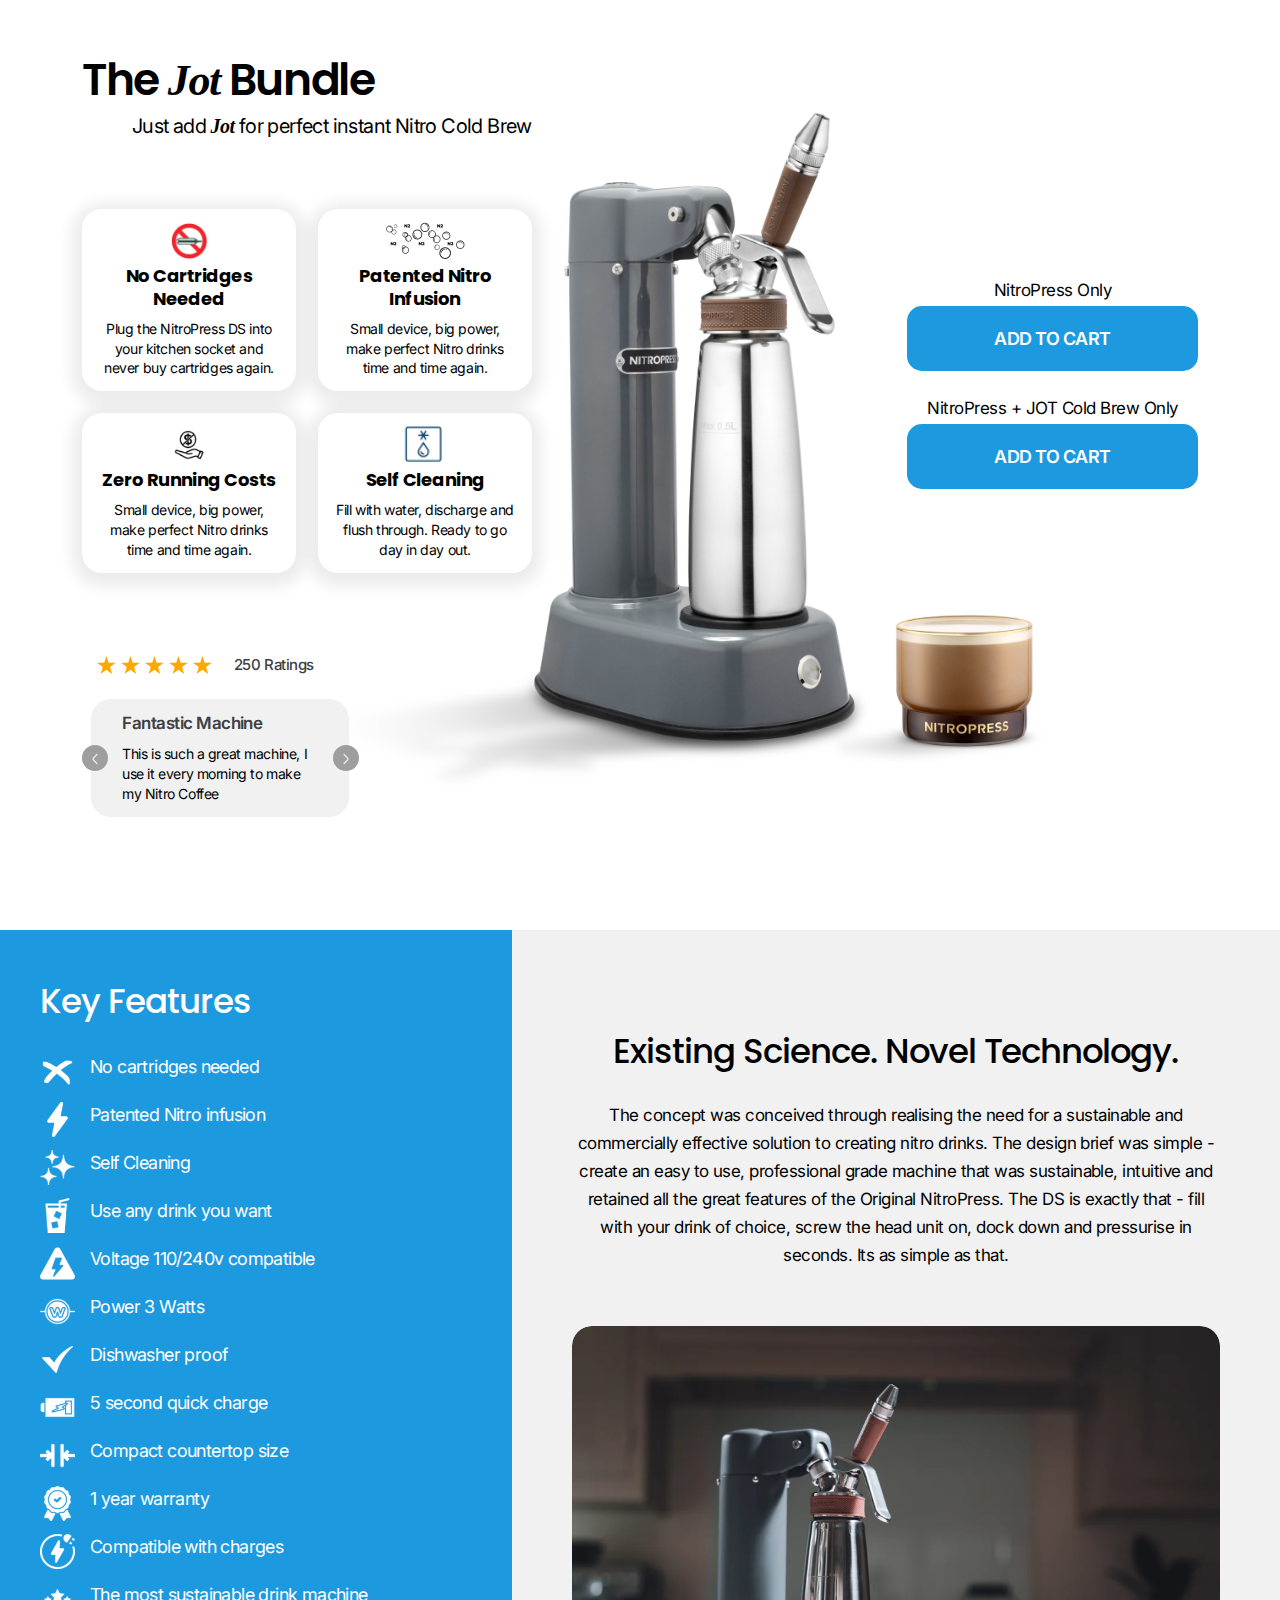
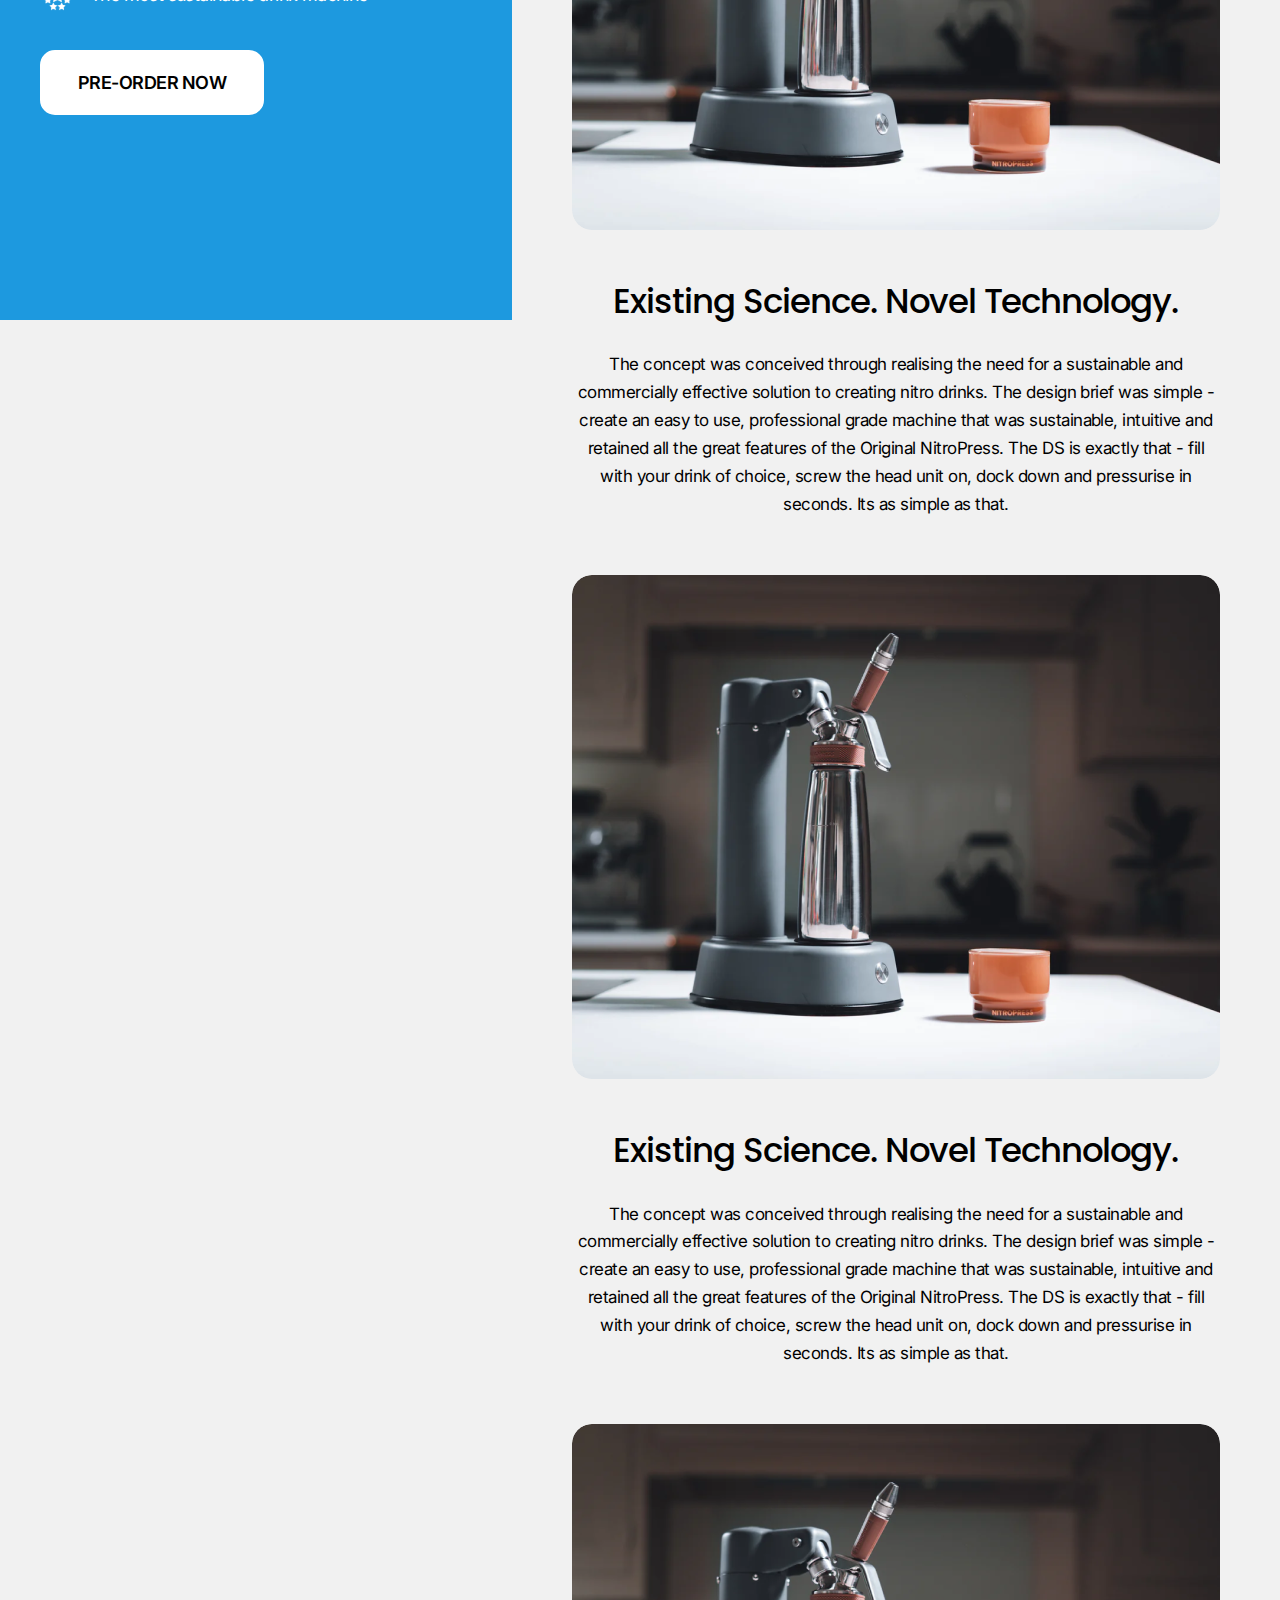
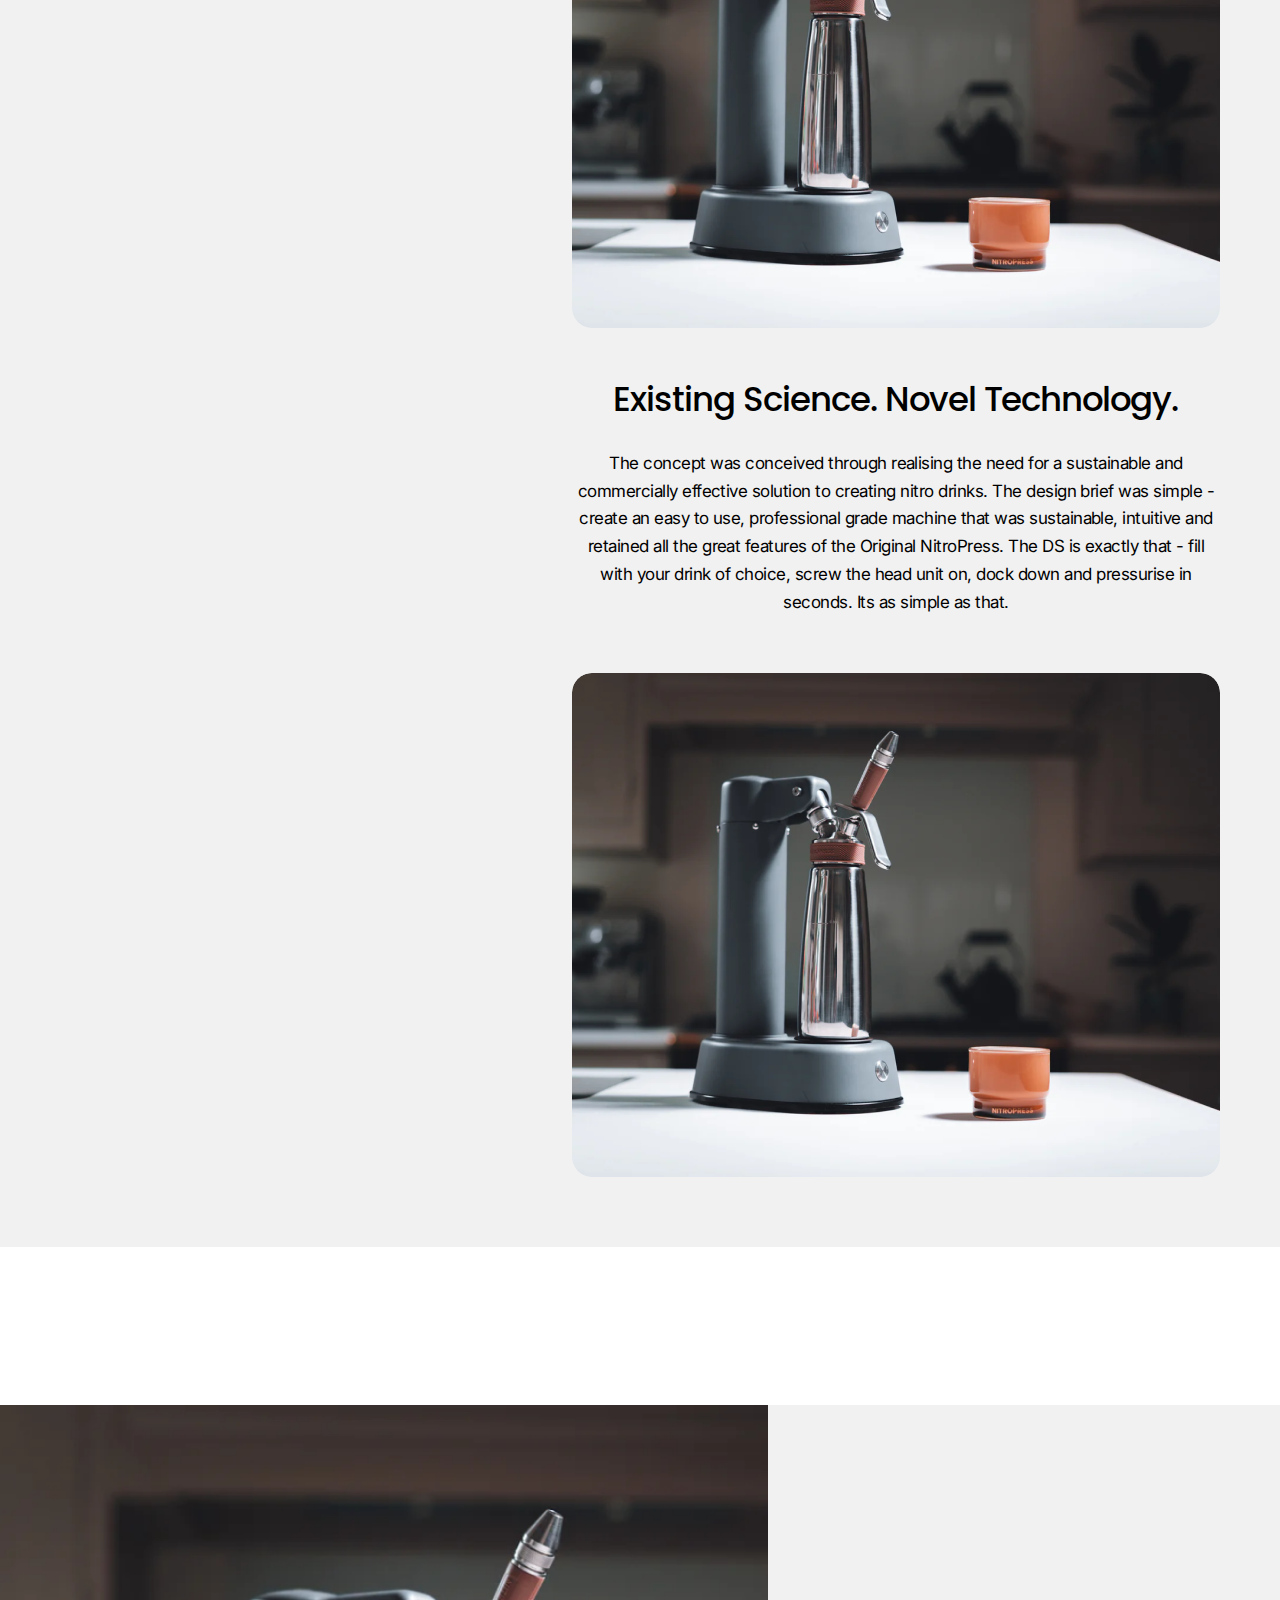
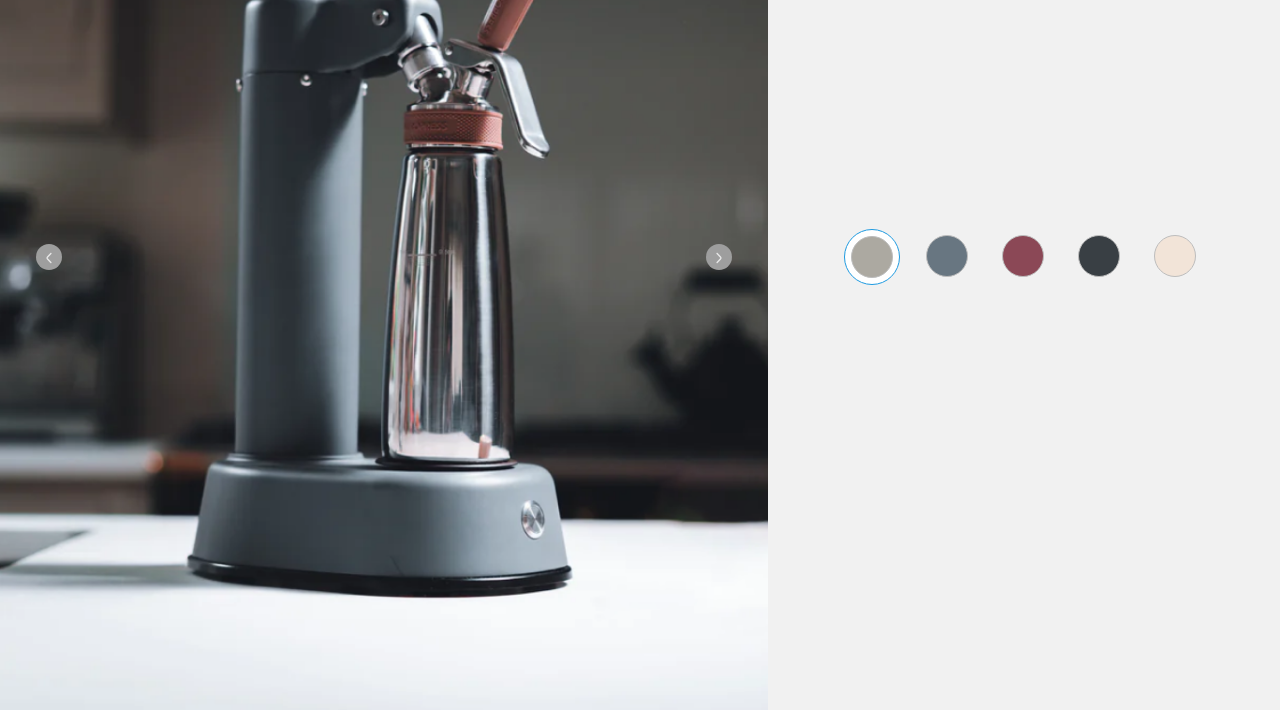
==== commit 37693260: "modified" ====
--- a/index.html
+++ b/index.html
@@ -13,126 +13,67 @@
 
 <body>
     <div class="body-container">
-        <!-- mobile header start -->
-        <header class="mobile-header-section">
-            <div class="mobile-header-inner">
-                <div class="mobile-header-left">
-                    <button><img src="./assets/images/icons/menu.svg" alt="icon"></button>
-                    <a href="./index.html"><img src="./assets/images/logo/logo.png" alt="logo"></a>
-                </div>
-                <div class="mobile-header-right">
-                    <a href="#"><img src="./assets/images/icons/user.svg" alt="icon"></a>
-                    <a href="#"><img src="./assets/images/icons/cart.svg" alt="icon"></a>
-                </div>
-            </div>
-        </header>
-        <!-- mobile header end -->
-        <!-- banner section start -->
-        <section class="banner-section">
-            <div class="container sm-p-0">
-                <div class="banner-content">
-                    <div class="banner-top-text">
-                        <h1>The <i>Jot</i> Bundle</h1>
-                        <h6>Just add <i>Jot</i> for perfect instant Nitro Cold Brew</h6>
-                    </div>
-                    <div class="banner-inner desktop-banner">
-                        <div class="banner-left">
-                            <div class="banner-cards">
-                                <ul>
-                                    <li>
-                                        <div class="banner-card">
-                                            <img src="./assets/images/icons/card-icon1.png" alt="icon">
-                                            <h4>No Cartridges Needed</h4>
-                                            <p>Plug the NitroPress DS into your kitchen socket and never buy cartridges
-                                                again.
-                                            </p>
-                                        </div>
-                                    </li>
-                                    <li>
-                                        <div class="banner-card">
-                                            <img src="./assets/images/icons/card-icon2.png" alt="icon">
-                                            <h4>Patented Nitro Infusion</h4>
-                                            <p>Small device, big power, make perfect Nitro drinks time and time again.
-                                            </p>
-                                        </div>
-                                    </li>
-                                    <li>
-                                        <div class="banner-card">
-                                            <img src="./assets/images/icons/card-icon3.png" alt="icon">
-                                            <h4>Zero Running Costs</h4>
-                                            <p>Small device, big power, make perfect Nitro drinks time and time again.
-                                            </p>
-                                        </div>
-                                    </li>
-                                    <li>
-                                        <div class="banner-card">
-                                            <img src="./assets/images/icons/card-icon4.png" alt="icon">
-                                            <h4>Self Cleaning</h4>
-                                            <p>Fill with water, discharge and flush through. Ready to go day in day out.
-                                            </p>
-                                        </div>
-                                    </li>
-                                </ul>
-                            </div>
-
-                            <div class="rating-content">
-                                <div class="rating-top ml-15">
-                                    <ul>
-                                        <li><img src="./assets/images/icons/star.svg" alt="icon"></li>
-                                        <li><img src="./assets/images/icons/star.svg" alt="icon"></li>
-                                        <li><img src="./assets/images/icons/star.svg" alt="icon"></li>
-                                        <li><img src="./assets/images/icons/star.svg" alt="icon"></li>
-                                        <li><img src="./assets/images/icons/star.svg" alt="icon"></li>
-                                    </ul>
-                                    <span>250 Ratings</span>
-                                </div>
-                                <div class="rating-slider">
-                                    <div class="rating-slider-desktop">
-                                        <div class="rating-card">
-                                            <h4>Fantastic Machine</h4>
-                                            <p>This is such a great machine, I use it every morning to make my Nitro
-                                                Coffee
-                                            </p>
-                                        </div>
-                                        <div class="rating-card">
-                                            <h4>Fantastic Machine</h4>
-                                            <p>This is such a great machine, I use it every morning to make my Nitro
-                                                Coffee
-                                            </p>
-                                        </div>
-                                        <div class="rating-card">
-                                            <h4>Fantastic Machine</h4>
-                                            <p>This is such a great machine, I use it every morning to make my Nitro
-                                                Coffee
-                                            </p>
-                                        </div>
-                                    </div>
-                                </div>
-                            </div>
-                        </div>
-                        <div class="banner-img">
-                            <img src="./assets/images/img/coffee-mug.png" alt="img">
-                        </div>
-                        <div class="banner-btns desktop-banner-btns">
+    <!-- mobile header start -->
+    <header class="mobile-header-section">
+        <div class="mobile-header-inner">
+            <div class="mobile-header-left">
+                <button><img src="./assets/images/icons/menu.svg" alt="icon"></button>
+                <a href="./index.html"><img src="./assets/images/logo/logo.png" alt="logo"></a>
+            </div>
+            <div class="mobile-header-right">
+                <a href="#"><img src="./assets/images/icons/user.svg" alt="icon"></a>
+                <a href="#"><img src="./assets/images/icons/cart.svg" alt="icon"></a>
+            </div>
+        </div>
+    </header>
+    <!-- mobile header end -->
+    <!-- banner section start -->
+    <section class="banner-section">
+        <div class="container sm-p-0">
+            <div class="banner-content">
+                <div class="banner-top-text">
+                    <h1>The <i>Jot</i> Bundle</h1>
+                    <h6>Just add <i>Jot</i> for perfect instant Nitro Cold Brew</h6>
+                </div>
+                <div class="banner-inner desktop-banner">
+                    <div class="banner-left">
+                        <div class="banner-cards">
                             <ul>
                                 <li>
-                                    <h6>NitroPress Only</h6>
-                                    <button>Add To Cart</button>
+                                    <div class="banner-card">
+                                        <img src="./assets/images/icons/card-icon1.png" alt="icon">
+                                        <h4>No Cartridges Needed</h4>
+                                        <p>Plug the NitroPress DS into your kitchen socket and never buy cartridges
+                                            again.
+                                        </p>
+                                    </div>
                                 </li>
                                 <li>
-                                    <h6>NitroPress + JOT Cold Brew Only</h6>
-                                    <button>Add To Cart</button>
+                                    <div class="banner-card">
+                                        <img src="./assets/images/icons/card-icon2.png" alt="icon">
+                                        <h4>Patented Nitro Infusion</h4>
+                                        <p>Small device, big power, make perfect Nitro drinks time and time again.</p>
+                                    </div>
+                                </li>
+                                <li>
+                                    <div class="banner-card">
+                                        <img src="./assets/images/icons/card-icon3.png" alt="icon">
+                                        <h4>Zero Running Costs</h4>
+                                        <p>Small device, big power, make perfect Nitro drinks time and time again.</p>
+                                    </div>
+                                </li>
+                                <li>
+                                    <div class="banner-card">
+                                        <img src="./assets/images/icons/card-icon4.png" alt="icon">
+                                        <h4>Self Cleaning</h4>
+                                        <p>Fill with water, discharge and flush through. Ready to go day in day out.</p>
+                                    </div>
                                 </li>
                             </ul>
                         </div>
-                    </div>
-                    <div class="mobile-banner">
-                        <div class="mobile-banner-img">
-                            <img src="./assets/images/img/mobile-banner-img.png" alt="img">
-                        </div>
 
                         <div class="rating-content">
-                            <div class="rating-top">
+                            <div class="rating-top ml-15">
                                 <ul>
                                     <li><img src="./assets/images/icons/star.svg" alt="icon"></li>
                                     <li><img src="./assets/images/icons/star.svg" alt="icon"></li>
@@ -143,7 +84,7 @@
                                 <span>250 Ratings</span>
                             </div>
                             <div class="rating-slider">
-                                <div class="rating-slider-mobile">
+                                <div class="rating-slider-desktop">
                                     <div class="rating-card">
                                         <h4>Fantastic Machine</h4>
                                         <p>This is such a great machine, I use it every morning to make my Nitro Coffee
@@ -160,64 +101,114 @@
                                         </p>
                                     </div>
                                 </div>
-
                             </div>
                         </div>
-
-                        <div class="banner-btns mt-0">
+                    </div>
+                    <div class="banner-img">
+                        <img src="./assets/images/img/coffee-mug.png" alt="img">
+                    </div>
+                    <div class="banner-btns desktop-banner-btns">
+                        <ul>
+                            <li>
+                                <h6>NitroPress Only</h6>
+                                <button>Add To Cart</button>
+                            </li>
+                            <li>
+                                <h6>NitroPress + JOT Cold Brew Only</h6>
+                                <button>Add To Cart</button>
+                            </li>
+                        </ul>
+                    </div>
+                </div>
+                <div class="mobile-banner">
+                    <div class="mobile-banner-img">
+                        <img src="./assets/images/img/mobile-banner-img.png" alt="img">
+                    </div>
+
+                    <div class="rating-content">
+                        <div class="rating-top">
                             <ul>
-                                <li>
-                                    <h6>NitroPress Only</h6>
-                                    <button>Add To Cart</button>
-                                </li>
-                                <li>
-                                    <h6>NitroPress + JOT Cold Brew Only</h6>
-                                    <button>Add To Cart</button>
-                                </li>
+                                <li><img src="./assets/images/icons/star.svg" alt="icon"></li>
+                                <li><img src="./assets/images/icons/star.svg" alt="icon"></li>
+                                <li><img src="./assets/images/icons/star.svg" alt="icon"></li>
+                                <li><img src="./assets/images/icons/star.svg" alt="icon"></li>
+                                <li><img src="./assets/images/icons/star.svg" alt="icon"></li>
                             </ul>
+                            <span>250 Ratings</span>
                         </div>
-
-                        <div class="banner-cards-slider-section">
-                            <div class="row banner-cards-slider">
-                                <div class="col-4">
-                                    <div class="banner-card">
-                                        <img src="./assets/images/icons/card-icon1.png" alt="icon">
-                                        <h4>No Cartridges Needed</h4>
-                                        <p>Plug the NitroPress DS into your kitchen socket and never buy cartridges
-                                            again.
-                                        </p>
-                                    </div>
-                                </div>
-                                <div class="col-4">
-                                    <div class="banner-card">
-                                        <img src="./assets/images/icons/card-icon2.png" alt="icon">
-                                        <h4>Patented Nitro Infusion</h4>
-                                        <p>Small device, big power, make perfect Nitro drinks time and time again.</p>
-                                    </div>
-                                </div>
-                                <div class="col-4">
-                                    <div class="banner-card">
-                                        <img src="./assets/images/icons/card-icon3.png" alt="icon">
-                                        <h4>Zero Running Costs</h4>
-                                        <p>Small device, big power, make perfect Nitro drinks time and time again.</p>
-                                    </div>
-                                </div>
-                                <div class="col-4">
-                                    <div class="banner-card">
-                                        <img src="./assets/images/icons/card-icon4.png" alt="icon">
-                                        <h4>Self Cleaning</h4>
-                                        <p>Fill with water, discharge and flush through. Ready to go day in day out.</p>
-                                    </div>
-                                </div>
-                            </div>
+                        <div class="rating-slider">
+                            <div class="rating-slider-mobile">
+                                <div class="rating-card">
+                                    <h4>Fantastic Machine</h4>
+                                    <p>This is such a great machine, I use it every morning to make my Nitro Coffee</p>
+                                </div>
+                                <div class="rating-card">
+                                    <h4>Fantastic Machine</h4>
+                                    <p>This is such a great machine, I use it every morning to make my Nitro Coffee</p>
+                                </div>
+                                <div class="rating-card">
+                                    <h4>Fantastic Machine</h4>
+                                    <p>This is such a great machine, I use it every morning to make my Nitro Coffee</p>
+                                </div>
+                            </div>
+
                         </div>
-
-                    </div>
-
-                </div>
-            </div>
-        </section>
-        <!-- banner section end -->
+                    </div>
+
+                    <div class="banner-btns mt-0">
+                        <ul>
+                            <li>
+                                <h6>NitroPress Only</h6>
+                                <button>Add To Cart</button>
+                            </li>
+                            <li>
+                                <h6>NitroPress + JOT Cold Brew Only</h6>
+                                <button>Add To Cart</button>
+                            </li>
+                        </ul>
+                    </div>
+
+                    <div class="banner-cards-slider-section">
+                        <div class="row banner-cards-slider">
+                            <div class="col-4">
+                                <div class="banner-card">
+                                    <img src="./assets/images/icons/card-icon1.png" alt="icon">
+                                    <h4>No Cartridges Needed</h4>
+                                    <p>Plug the NitroPress DS into your kitchen socket and never buy cartridges
+                                        again.
+                                    </p>
+                                </div>
+                            </div>
+                            <div class="col-4">
+                                <div class="banner-card">
+                                    <img src="./assets/images/icons/card-icon2.png" alt="icon">
+                                    <h4>Patented Nitro Infusion</h4>
+                                    <p>Small device, big power, make perfect Nitro drinks time and time again.</p>
+                                </div>
+                            </div>
+                            <div class="col-4">
+                                <div class="banner-card">
+                                    <img src="./assets/images/icons/card-icon3.png" alt="icon">
+                                    <h4>Zero Running Costs</h4>
+                                    <p>Small device, big power, make perfect Nitro drinks time and time again.</p>
+                                </div>
+                            </div>
+                            <div class="col-4">
+                                <div class="banner-card">
+                                    <img src="./assets/images/icons/card-icon4.png" alt="icon">
+                                    <h4>Self Cleaning</h4>
+                                    <p>Fill with water, discharge and flush through. Ready to go day in day out.</p>
+                                </div>
+                            </div>
+                        </div>
+                    </div>
+
+                </div>
+
+            </div>
+        </div>
+    </section>
+    <!-- banner section end -->
 
     <!-- key-features-section start -->
     <section class="key-features-section main-content"
@@ -302,32 +293,30 @@
     </section>
     <!-- key-features-section end -->
 
-        <div class="bottom-section">
-            <!-- img-slider start -->
-            <div class="img-slider-section">
-                <div class="img-slider-inner">
-                    <div class="img-slider-left">
-                        <div class="img-slider-for">
-                            <div class="slide-img"><img src="./assets/images/img/slide-img.png" alt="img"></div>
-                            <div class="slide-img"><img src="./assets/images/img/slide-img.png" alt="img"></div>
-                            <div class="slide-img"><img src="./assets/images/img/slide-img.png" alt="img"></div>
-                            <div class="slide-img"><img src="./assets/images/img/slide-img.png" alt="img"></div>
-                            <div class="slide-img"><img src="./assets/images/img/slide-img.png" alt="img"></div>
-                        </div>
-                    </div>
-                    <div class="img-slider-right">
-                        <div class="img-slider-nav">
-                            <div class="slide-nav-btn one"></div>
-                            <div class="slide-nav-btn two"></div>
-                            <div class="slide-nav-btn three"></div>
-                            <div class="slide-nav-btn four"></div>
-                            <div class="slide-nav-btn five"></div>
-                        </div>
-                    </div>
-                </div>
-            </div>
-            <!-- img-slider end -->
+    <!-- img-slider start -->
+    <div class="img-slider-section">
+        <div class="img-slider-inner">
+            <div class="img-slider-left">
+                <div class="img-slider-for">
+                    <div class="slide-img"><img src="./assets/images/img/slide-img.png" alt="img"></div>
+                    <div class="slide-img"><img src="./assets/images/img/slide-img.png" alt="img"></div>
+                    <div class="slide-img"><img src="./assets/images/img/slide-img.png" alt="img"></div>
+                    <div class="slide-img"><img src="./assets/images/img/slide-img.png" alt="img"></div>
+                    <div class="slide-img"><img src="./assets/images/img/slide-img.png" alt="img"></div>
+                </div>
+            </div>
+            <div class="img-slider-right">
+                <div class="img-slider-nav">
+                    <div class="slide-nav-btn one"></div>
+                    <div class="slide-nav-btn two"></div>
+                    <div class="slide-nav-btn three"></div>
+                    <div class="slide-nav-btn four"></div>
+                    <div class="slide-nav-btn five"></div>
+                </div>
+            </div>
         </div>
+    </div>
+    <!-- img-slider end -->
     </div>
 
     <script src="./assets/js/jquery.min.js"></script>
@@ -400,6 +389,7 @@
 
 
     </script>
+
     <script>
         var sidebarSticky = $(".sidebar");
     if (sidebarSticky.length) {
--- a/assets/css/style.css
+++ b/assets/css/style.css
@@ -468,8 +468,7 @@
 /*-- img-slider style start --*/
 .img-slider-section {
   background: #F1F1F1;
-  z-index: 11;
-  position: relative;
+  margin-top: 158px;
   overflow-x: hidden;
 }
 
--- a/assets/css/responsive.css
+++ b/assets/css/responsive.css
@@ -1,21 +1,8 @@
-@media only screen and (min-width: 992px) {
+@media only screen and (max-width: 992px) {
   .container {
     max-width: 1340px !important;
     padding: 0px 20px;
     margin: auto;
-  }
-  .key-features-section.sticky {
-    position: fixed;
-    top: 0;
-    width: 100%;
-    z-index: 0; /* Ensures it stays on top of other elements */
-  }
-  .bottom-section {
-    background: #FFFFFF;
-    padding-bottom: 20vh;
-    z-index: 11;
-    position: relative;
-    margin-top: 80vh;
   }
 }
 @media only screen and (max-width: 1400px) {
@@ -80,16 +67,15 @@
     flex-wrap: wrap;
   }
   .key-features-section .key-features-left {
+    background: #1D99DF;
     height: auto !important;
-    padding-bottom: 10px;
-    background: #1D99DF;
   }
   .key-features-section .key-features-left .key-features-left-inner {
     position: relative !important;
     width: 100% !important;
     background: transparent;
+    transform: none !important;
     height: auto !important;
-    transform: none !important;
   }
   .key-features-section .key-features-left {
     width: 100%;
@@ -151,9 +137,6 @@
     font-size: 18px;
     text-align: center;
     margin-left: 0px;
-  }
-  .img-slider-inner {
-    padding-bottom: 20px;
   }
   .img-slider-inner .img-slider-right .slick-track .slick-slide {
     min-height: 40px !important;
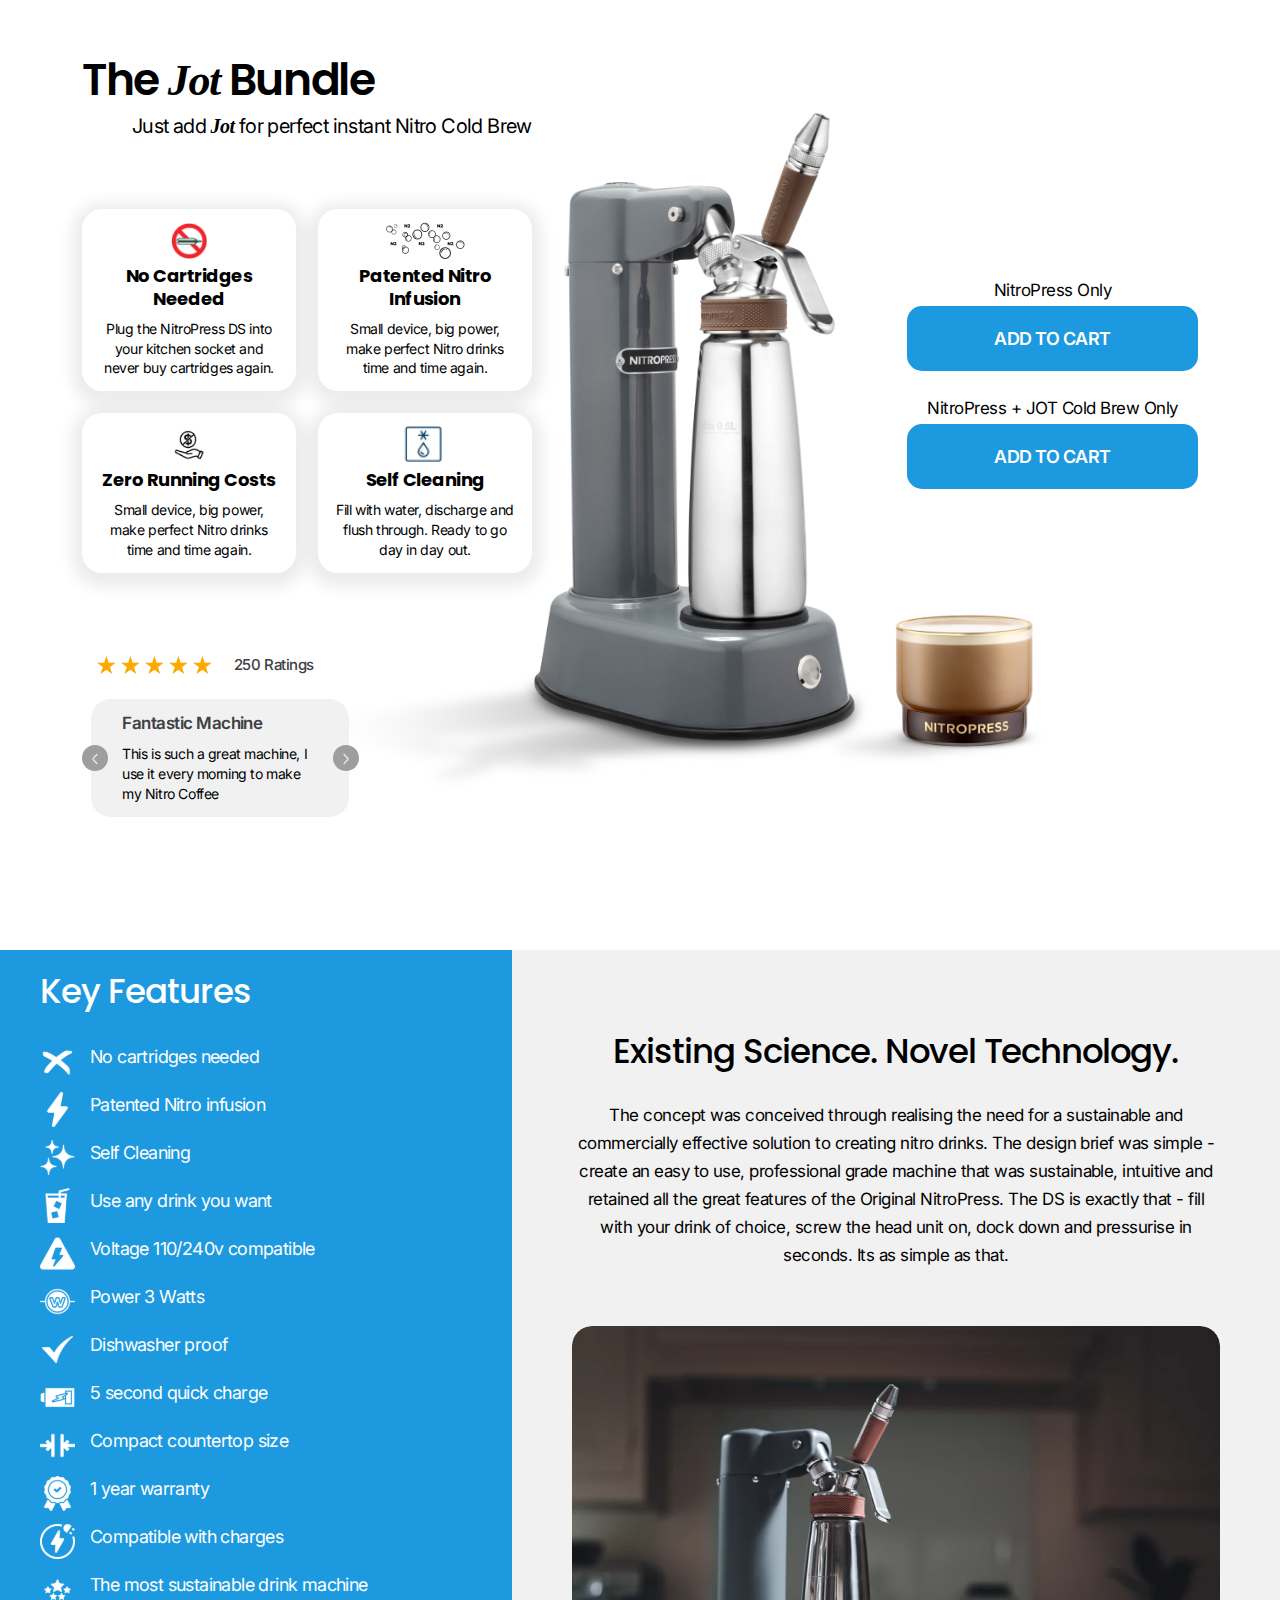
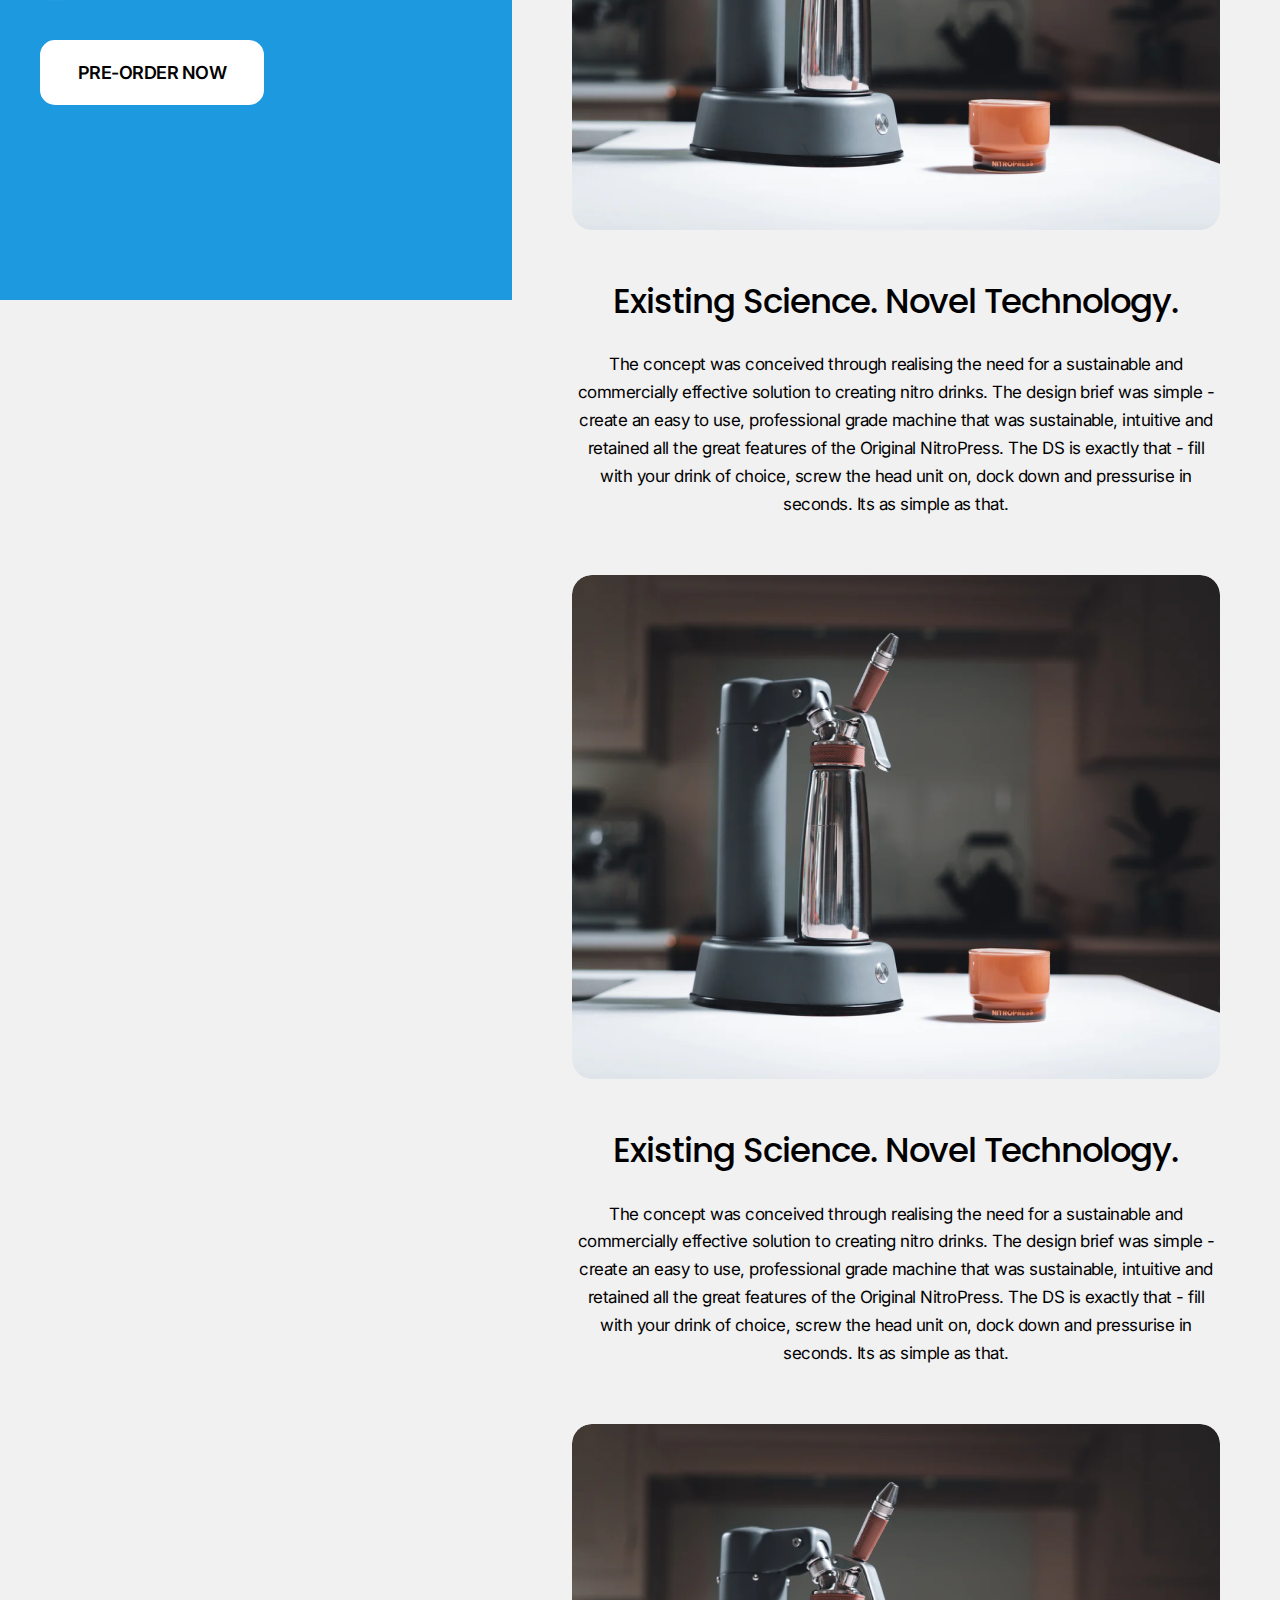
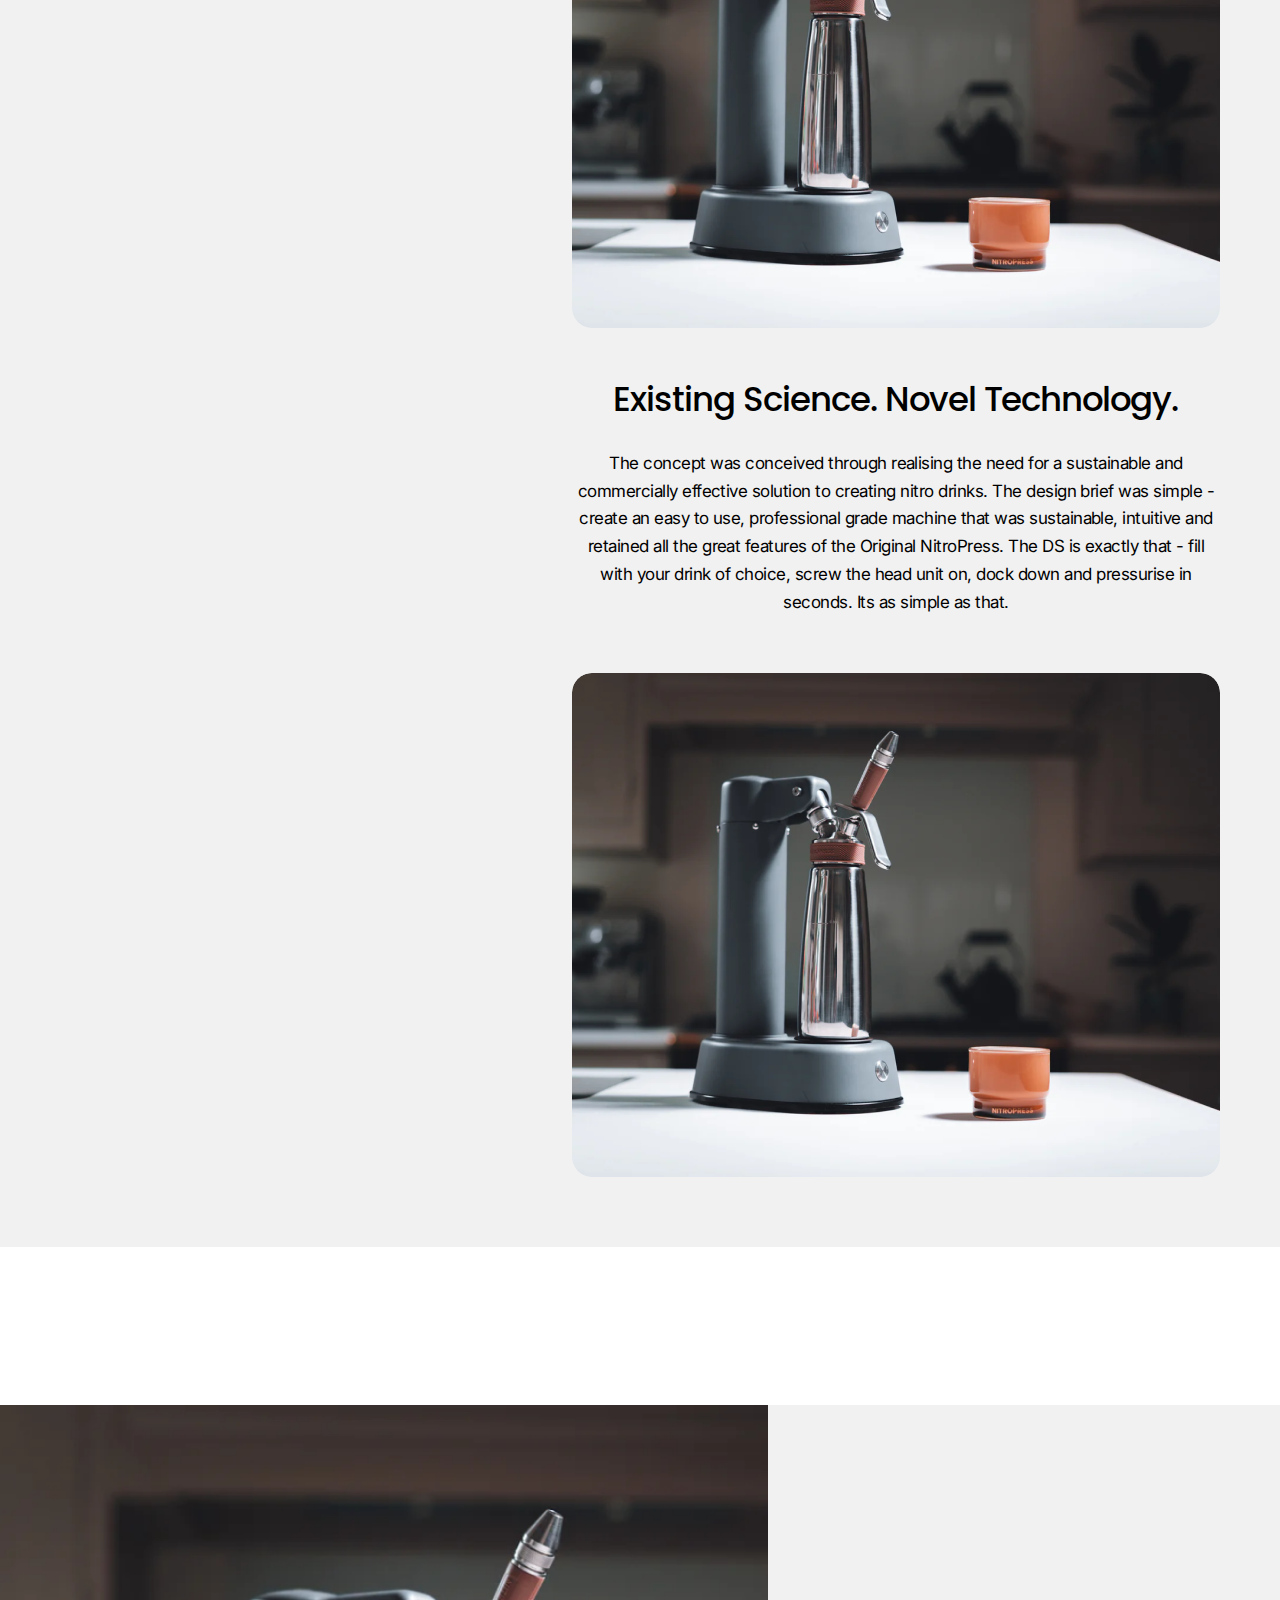
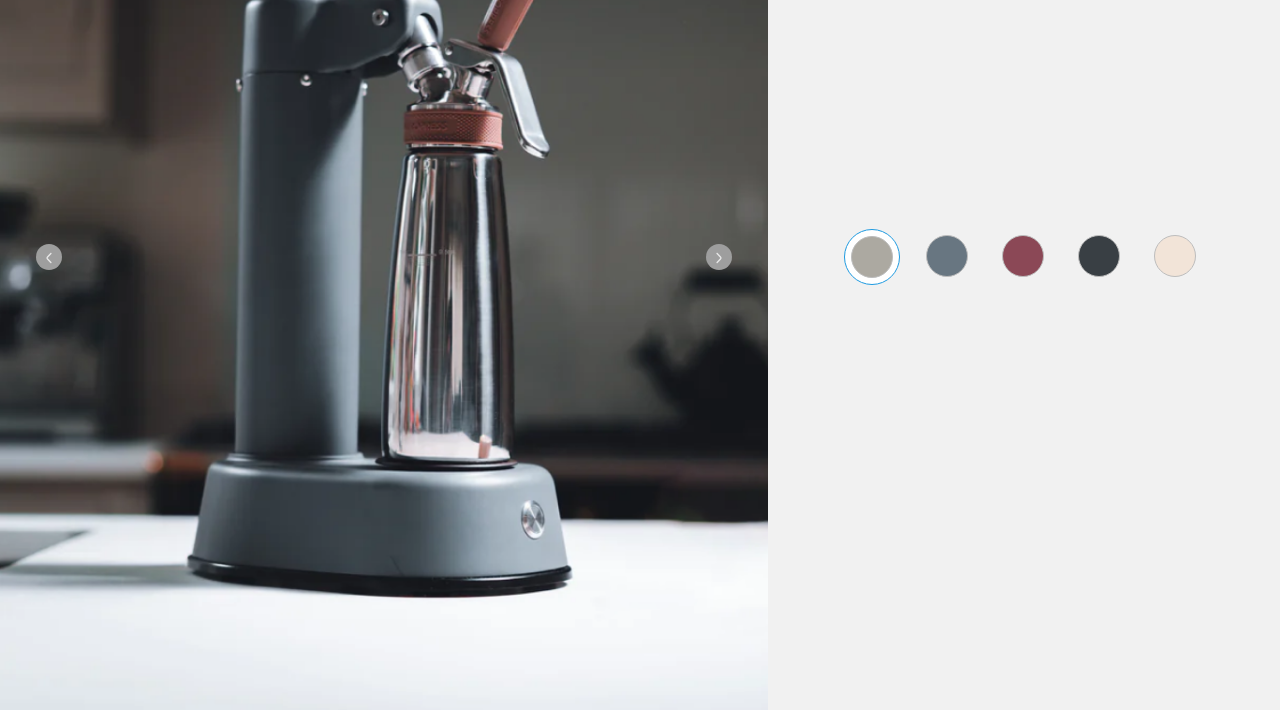
==== commit 2213ea03: "modified" ====
--- a/index.html
+++ b/index.html
@@ -211,13 +211,9 @@
     <!-- banner section end -->
 
     <!-- key-features-section start -->
-    <section class="key-features-section main-content"
-        data-spy="scroll"
-        data-target="#list-example"
-        data-offset="20"
-    >
+    <div class="key-features-section main-content" data-spy="scroll" data-offset="0">
         <div class="key-features-left sidebar">
-            <div class="key-features-left-inner sidebar__inner" id="list-example">
+            <div class="key-features-left-inner sidebar__inner">
                 <h3>Key Features</h3>
                 <ul>
                     <li><img src="./assets/images/icons/key-icon1.svg" alt="icon"> <span>No cartridges needed</span>
@@ -290,7 +286,7 @@
                 </div>
             </div>
         </div>
-    </section>
+    </div>
     <!-- key-features-section end -->
 
     <!-- img-slider start -->
@@ -394,8 +390,8 @@
         var sidebarSticky = $(".sidebar");
     if (sidebarSticky.length) {
         var sidebar = new StickySidebar(".sidebar", {
-            topSpacing: 20,
-            bottomSpacing: 20,
+            topSpacing: 0,
+            bottomSpacing: 0,
             containerSelector: ".main-content",
             innerWrapperSelector: ".sidebar__inner",
         });
--- a/assets/css/style.css
+++ b/assets/css/style.css
@@ -348,6 +348,18 @@
   align-items: flex-start;
   justify-content: space-between;
   overflow: hidden;
+  padding-top: 100px;
+  margin-top: -100px;
+  position: relative;
+}
+.key-features-section::after {
+  content: "";
+  height: 120px;
+  width: 100%;
+  position: absolute;
+  top: 0;
+  left: 0;
+  background: #FFFFFF;
 }
 
 .key-features-left {
@@ -356,9 +368,9 @@
 }
 .key-features-left .key-features-left-inner {
   background: #1D99DF;
-  padding: 70px 60px;
-  width: 100%;
-  top: 0px !important;
+  padding: 90px 60px;
+  width: 100%;
+  top: -20px !important;
   height: 110vh;
 }
 .key-features-left h3 {
--- a/assets/css/responsive.css
+++ b/assets/css/responsive.css
@@ -7,7 +7,7 @@
 }
 @media only screen and (max-width: 1400px) {
   .key-features-left .key-features-left-inner {
-    padding: 50px 40px;
+    padding: 60px 40px;
   }
   .key-features-left ul li {
     font-size: 18px;
@@ -40,7 +40,8 @@
     left: auto;
   }
   .key-features-left .key-features-left-inner {
-    padding: 40px 30px;
+    padding: 50px 30px;
+    top: 0px !important;
   }
   .key-features-left ul li {
     font-size: 16px;
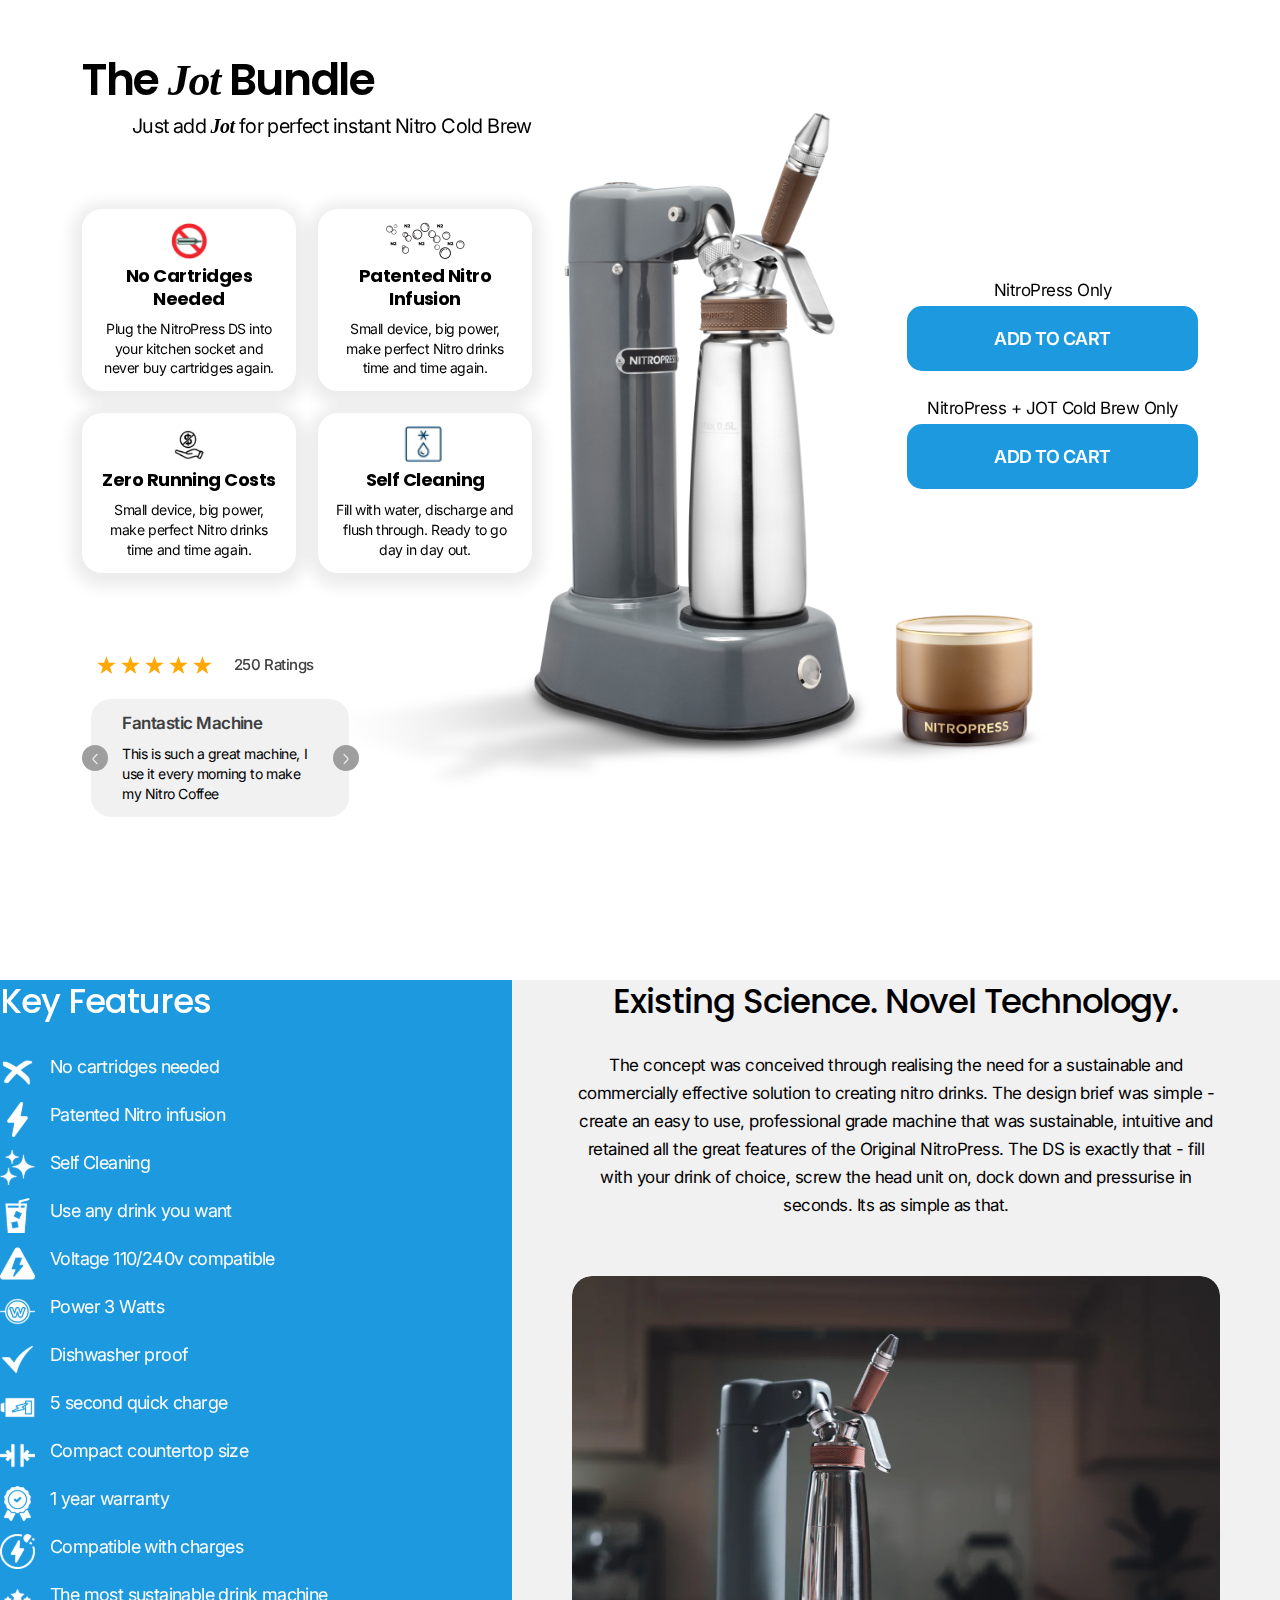
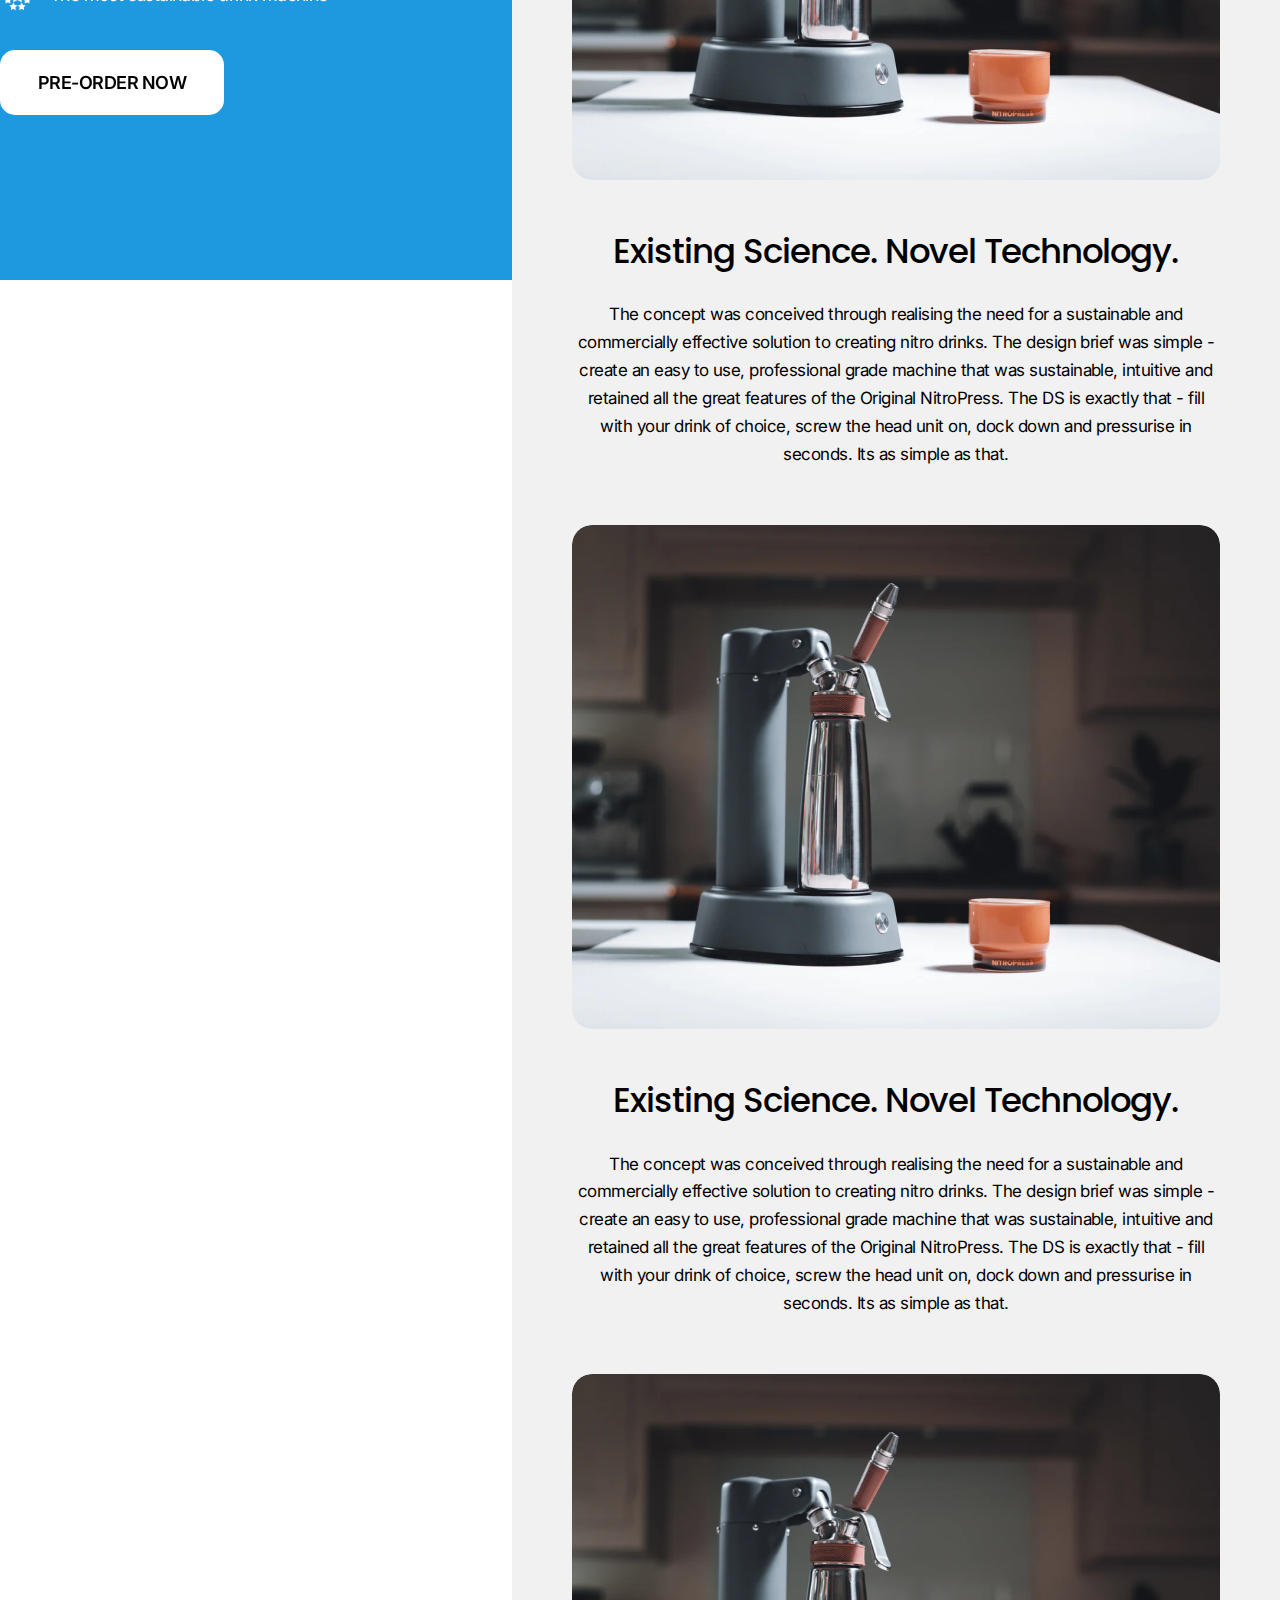
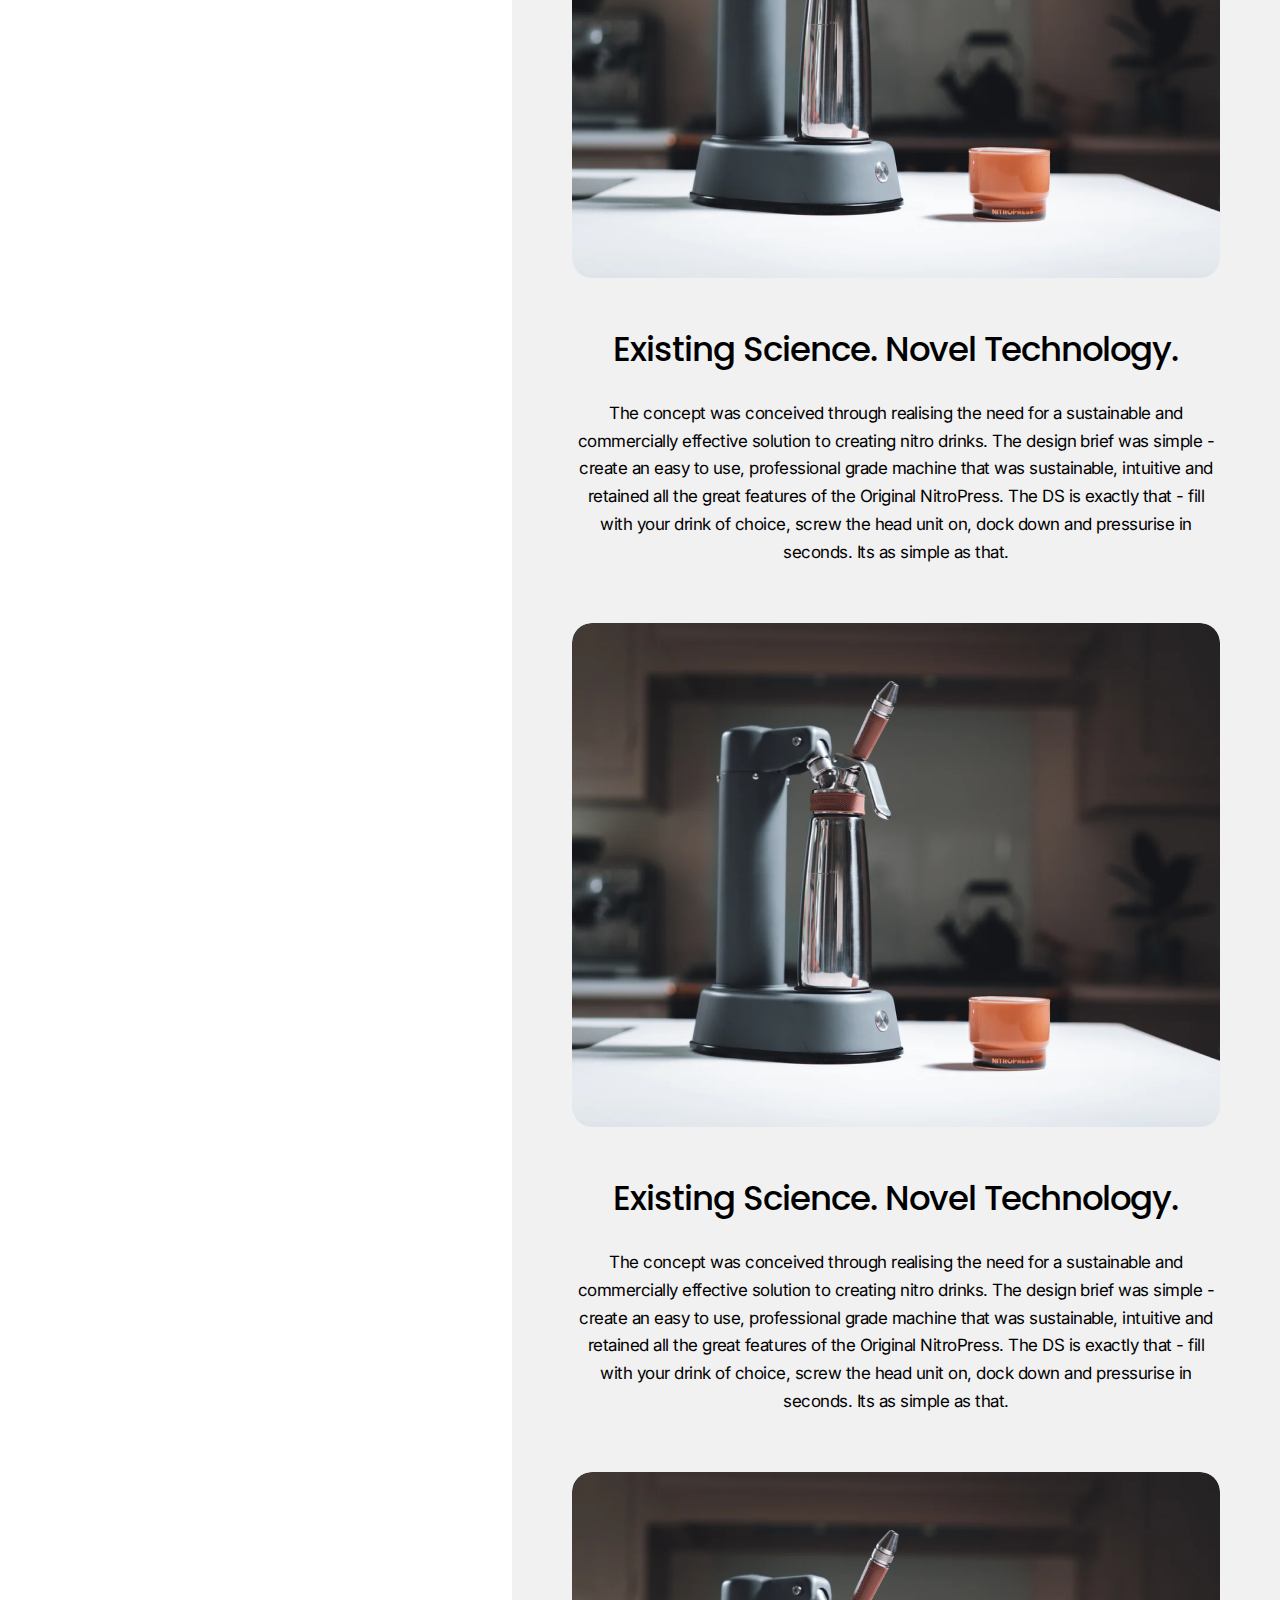
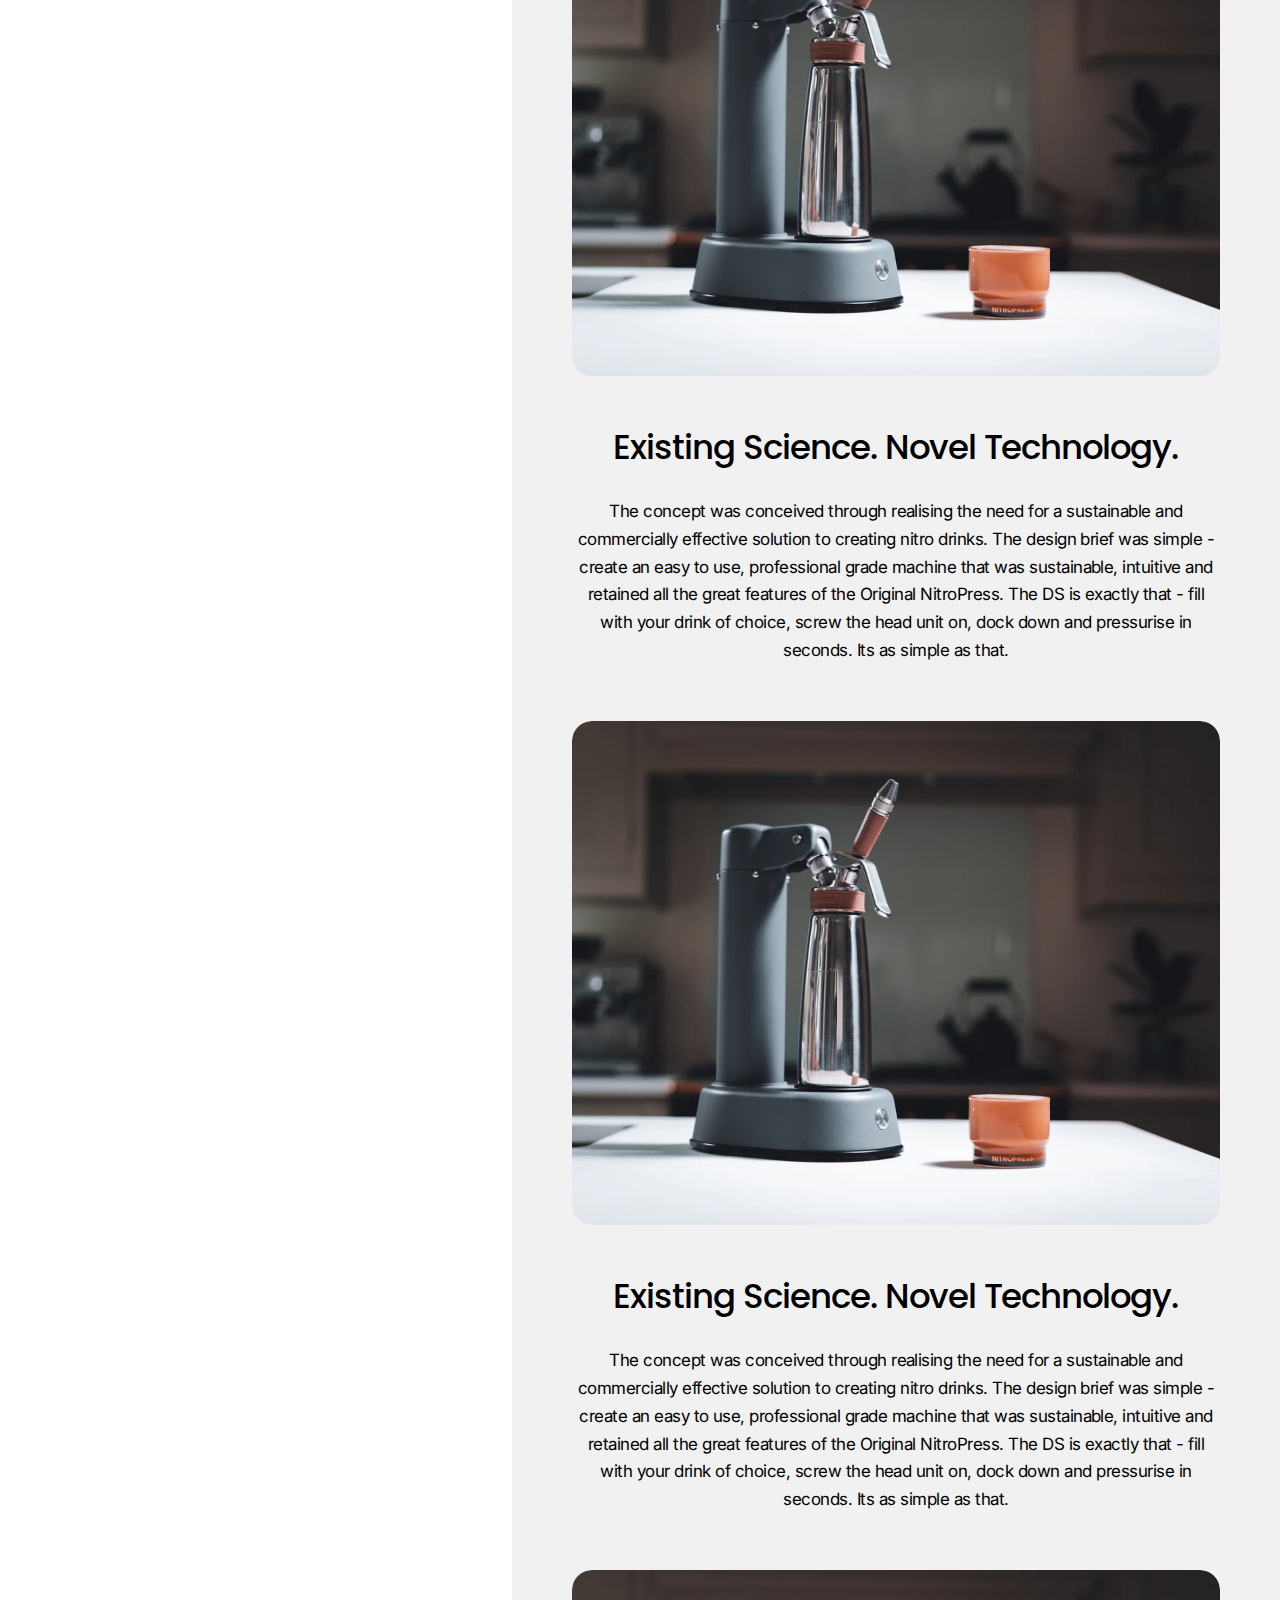
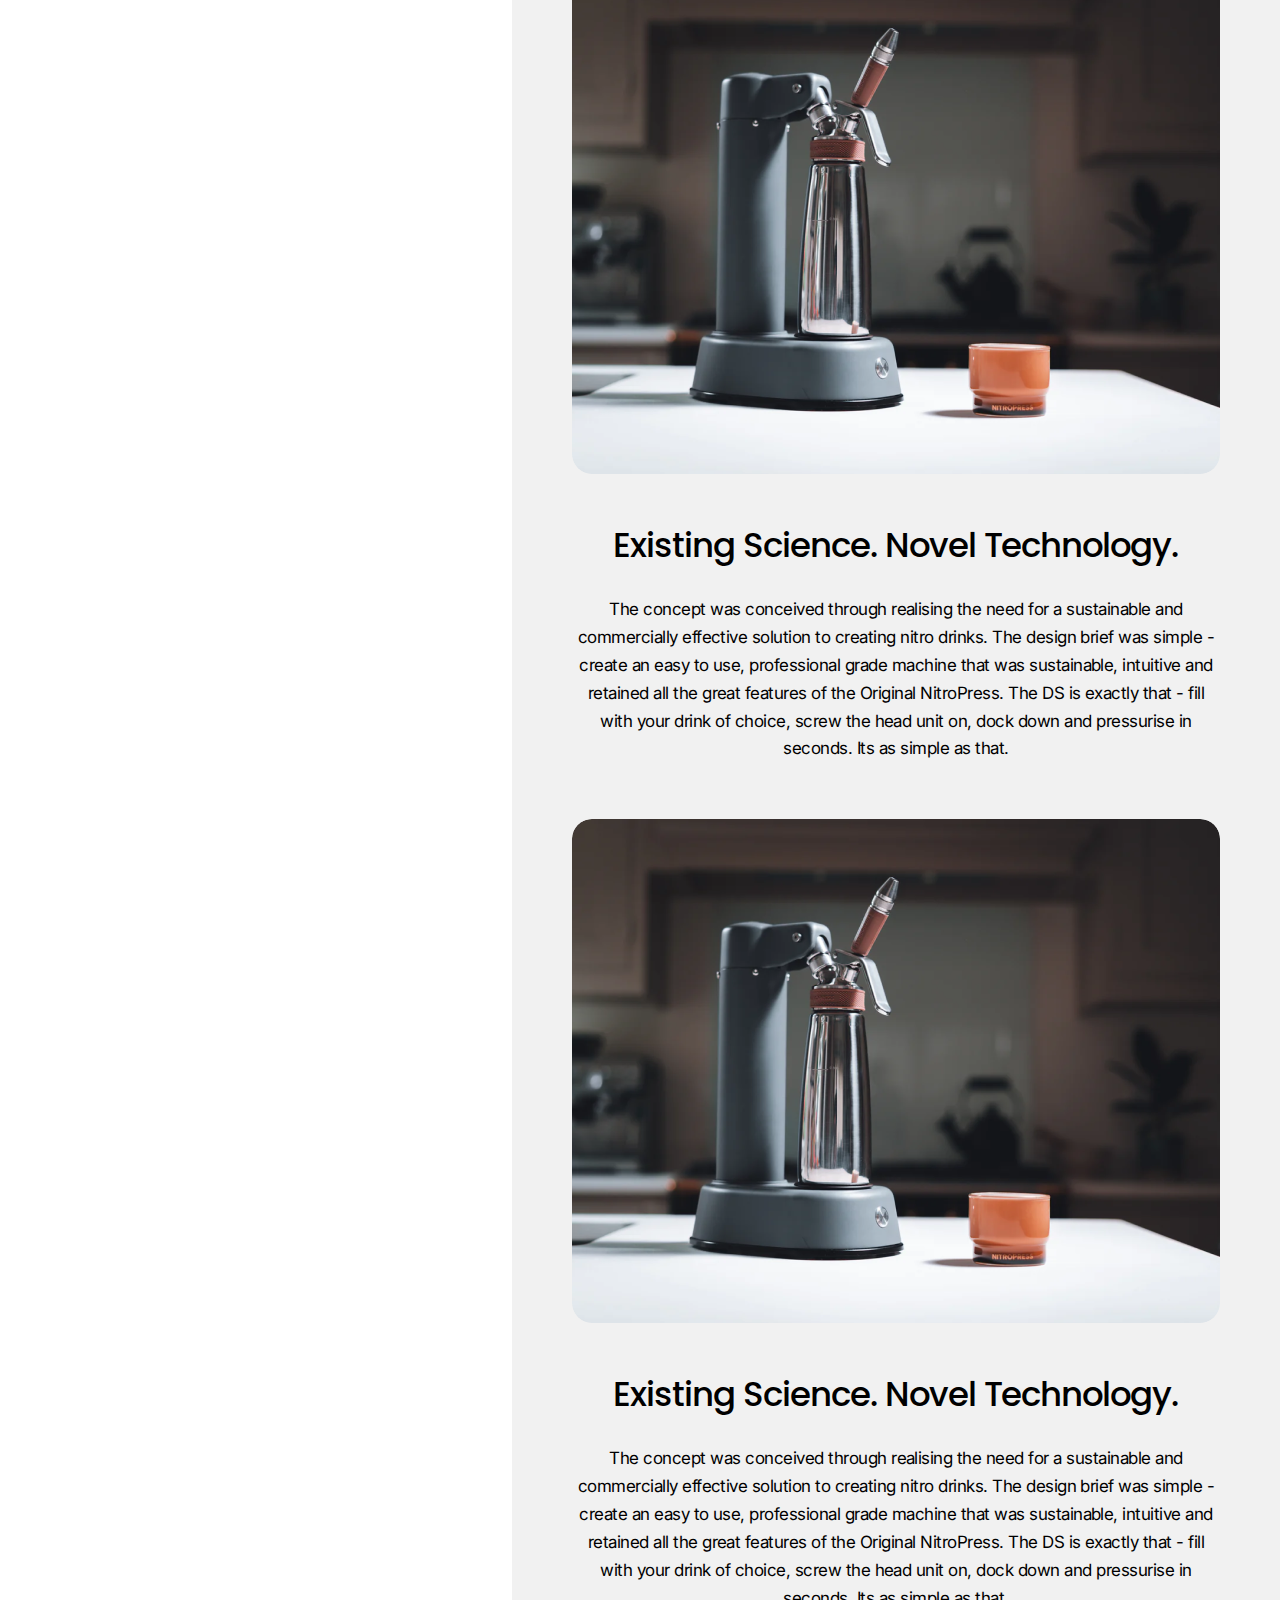
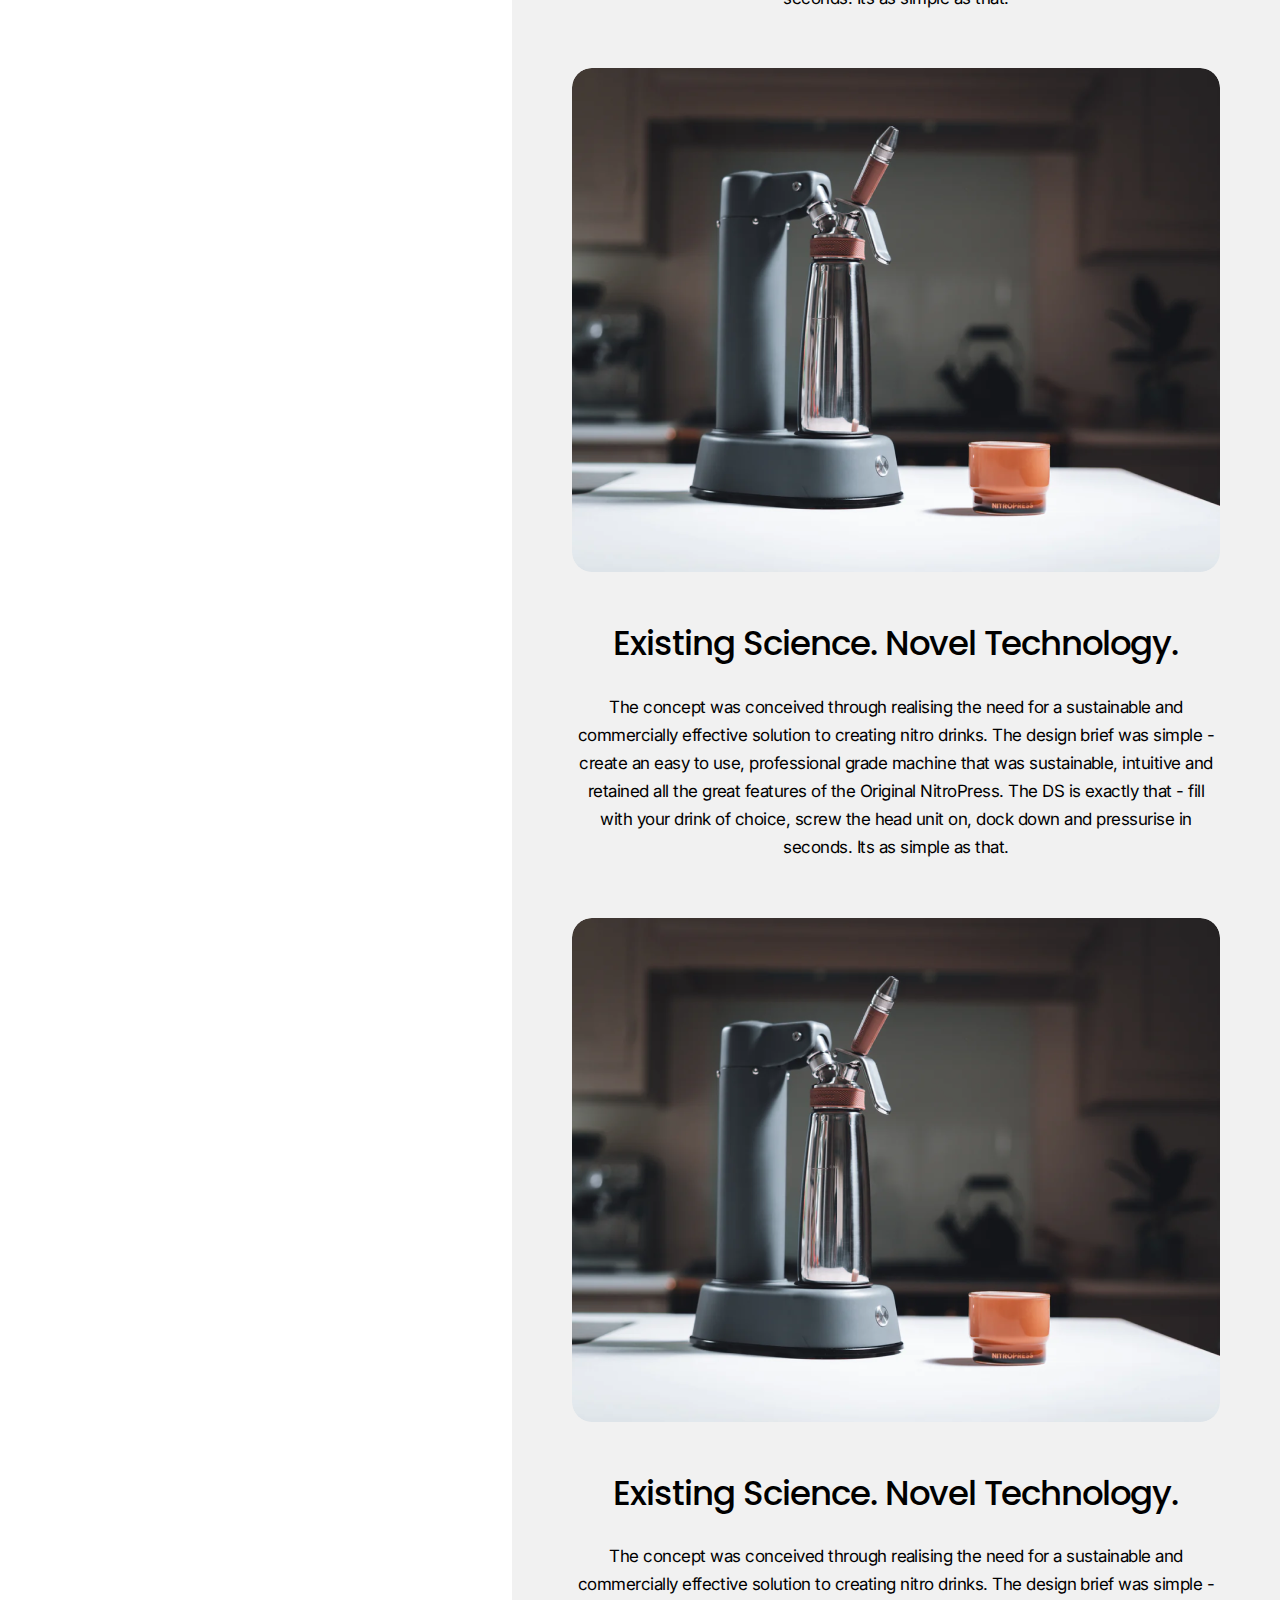
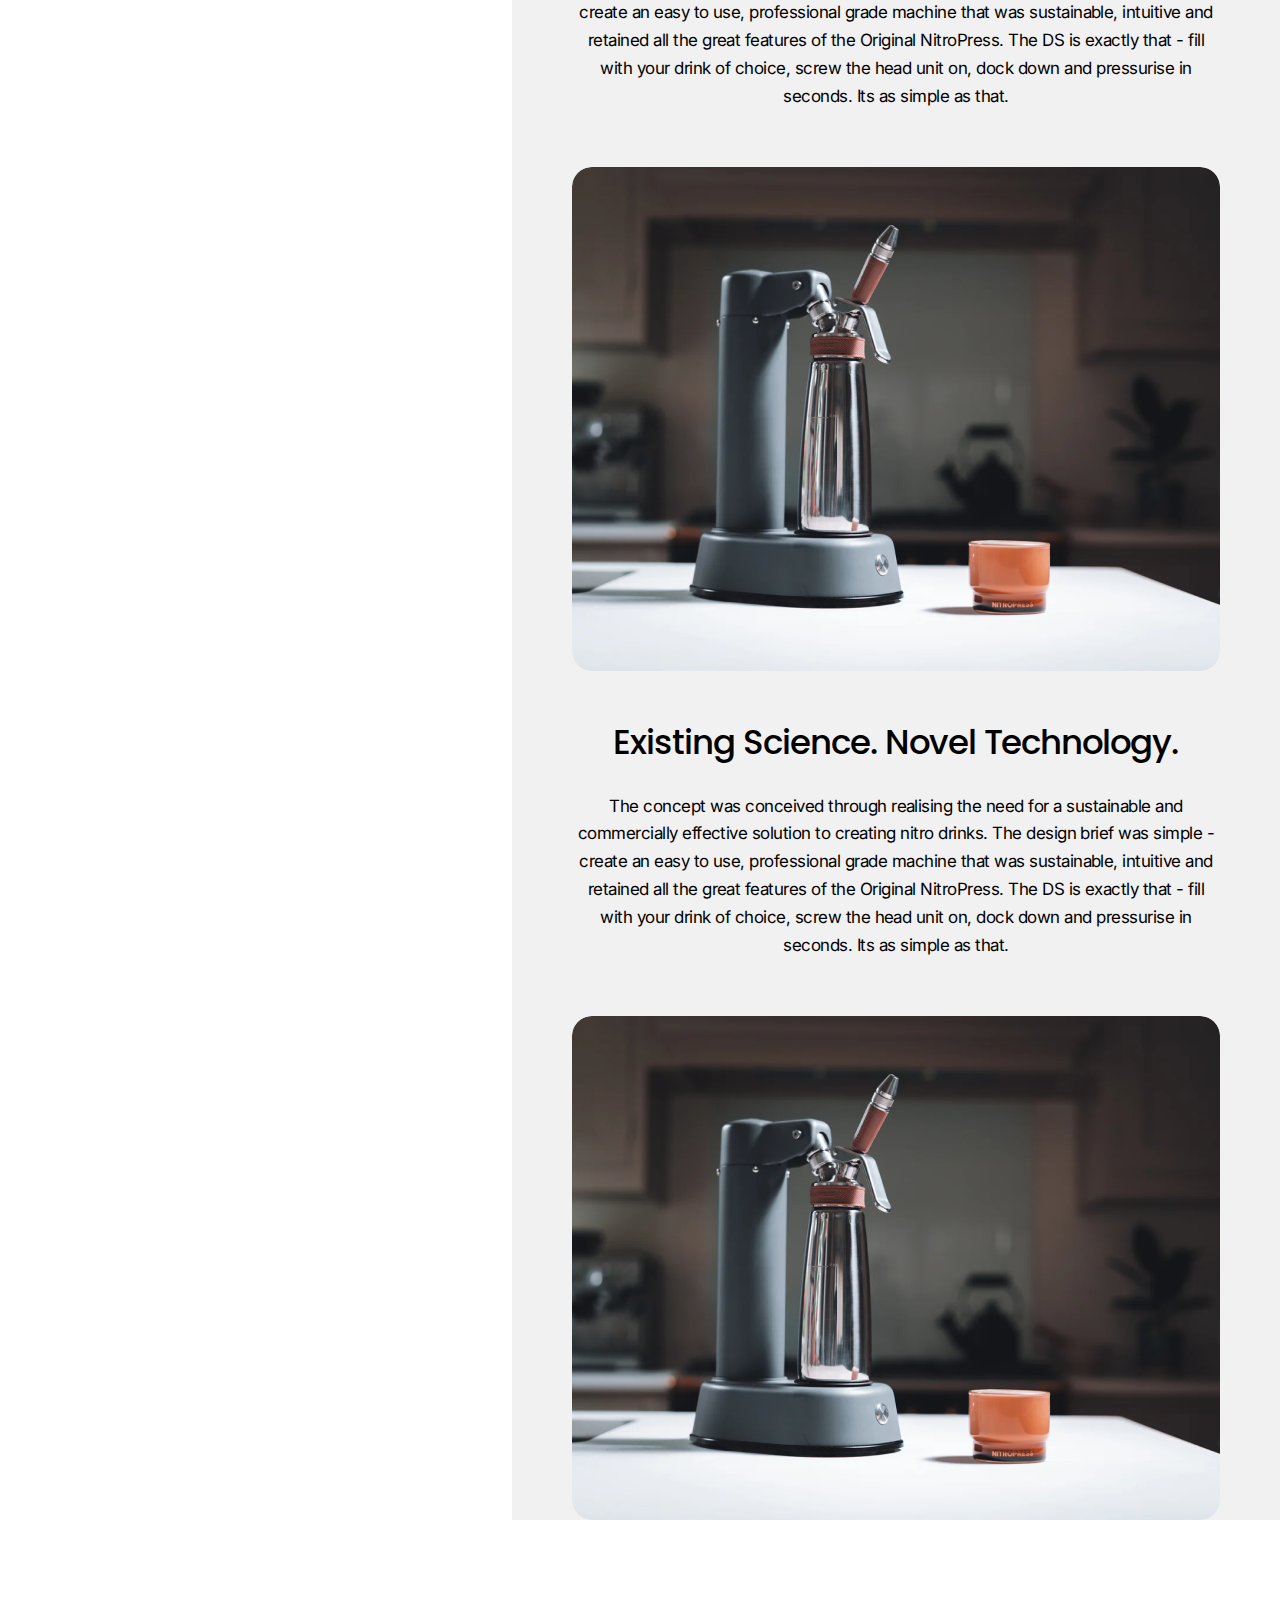
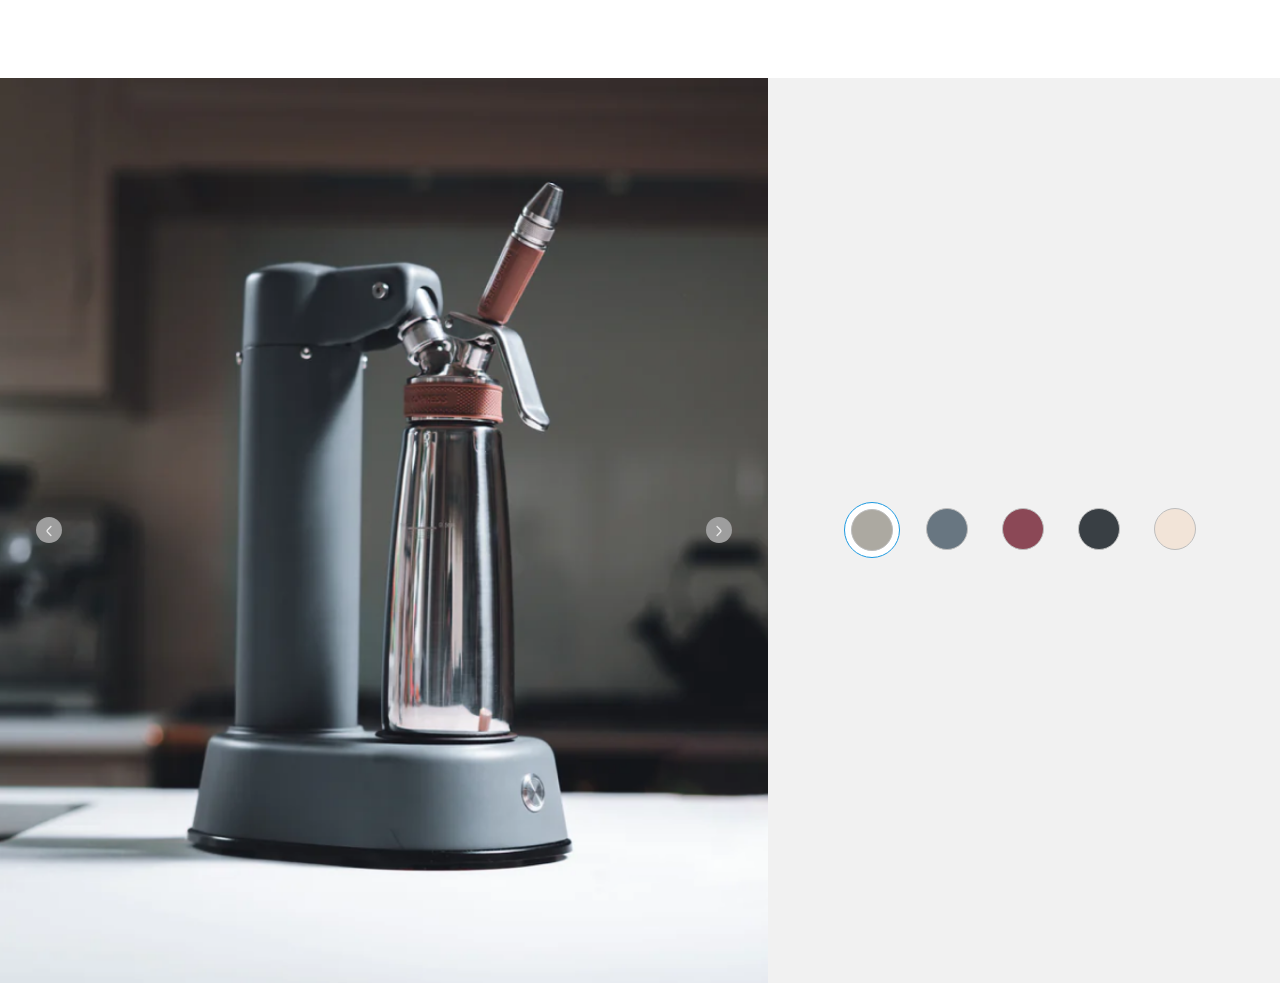
==== commit af0eb477: "modified" ====
--- a/index.html
+++ b/index.html
@@ -4,15 +4,21 @@
 <head>
     <meta charset="UTF-8">
     <meta name="viewport" content="width=device-width, initial-scale=1.0">
+    <title>Document</title>
     <title>Home</title>
     <link rel="stylesheet" href="./assets/css/bootstrap.min.css">
     <link rel="stylesheet" href="./assets/css/slick-theme.min.css">
     <link rel="stylesheet" href="./assets/css/style.css">
     <link rel="stylesheet" href="./assets/css/responsive.css">
 </head>
+<style>
+    /* --------- */
+
+    
+</style>
 
 <body>
-    <div class="body-container">
+    
     <!-- mobile header start -->
     <header class="mobile-header-section">
         <div class="mobile-header-inner">
@@ -52,21 +58,24 @@
                                     <div class="banner-card">
                                         <img src="./assets/images/icons/card-icon2.png" alt="icon">
                                         <h4>Patented Nitro Infusion</h4>
-                                        <p>Small device, big power, make perfect Nitro drinks time and time again.</p>
+                                        <p>Small device, big power, make perfect Nitro drinks time and time again.
+                                        </p>
                                     </div>
                                 </li>
                                 <li>
                                     <div class="banner-card">
                                         <img src="./assets/images/icons/card-icon3.png" alt="icon">
                                         <h4>Zero Running Costs</h4>
-                                        <p>Small device, big power, make perfect Nitro drinks time and time again.</p>
+                                        <p>Small device, big power, make perfect Nitro drinks time and time again.
+                                        </p>
                                     </div>
                                 </li>
                                 <li>
                                     <div class="banner-card">
                                         <img src="./assets/images/icons/card-icon4.png" alt="icon">
                                         <h4>Self Cleaning</h4>
-                                        <p>Fill with water, discharge and flush through. Ready to go day in day out.</p>
+                                        <p>Fill with water, discharge and flush through. Ready to go day in day out.
+                                        </p>
                                     </div>
                                 </li>
                             </ul>
@@ -87,17 +96,20 @@
                                 <div class="rating-slider-desktop">
                                     <div class="rating-card">
                                         <h4>Fantastic Machine</h4>
-                                        <p>This is such a great machine, I use it every morning to make my Nitro Coffee
+                                        <p>This is such a great machine, I use it every morning to make my Nitro
+                                            Coffee
                                         </p>
                                     </div>
                                     <div class="rating-card">
                                         <h4>Fantastic Machine</h4>
-                                        <p>This is such a great machine, I use it every morning to make my Nitro Coffee
+                                        <p>This is such a great machine, I use it every morning to make my Nitro
+                                            Coffee
                                         </p>
                                     </div>
                                     <div class="rating-card">
                                         <h4>Fantastic Machine</h4>
-                                        <p>This is such a great machine, I use it every morning to make my Nitro Coffee
+                                        <p>This is such a great machine, I use it every morning to make my Nitro
+                                            Coffee
                                         </p>
                                     </div>
                                 </div>
@@ -140,15 +152,18 @@
                             <div class="rating-slider-mobile">
                                 <div class="rating-card">
                                     <h4>Fantastic Machine</h4>
-                                    <p>This is such a great machine, I use it every morning to make my Nitro Coffee</p>
+                                    <p>This is such a great machine, I use it every morning to make my Nitro Coffee
+                                    </p>
                                 </div>
                                 <div class="rating-card">
                                     <h4>Fantastic Machine</h4>
-                                    <p>This is such a great machine, I use it every morning to make my Nitro Coffee</p>
+                                    <p>This is such a great machine, I use it every morning to make my Nitro Coffee
+                                    </p>
                                 </div>
                                 <div class="rating-card">
                                     <h4>Fantastic Machine</h4>
-                                    <p>This is such a great machine, I use it every morning to make my Nitro Coffee</p>
+                                    <p>This is such a great machine, I use it every morning to make my Nitro Coffee
+                                    </p>
                                 </div>
                             </div>
 
@@ -211,84 +226,207 @@
     <!-- banner section end -->
 
     <!-- key-features-section start -->
-    <div class="key-features-section main-content" data-spy="scroll" data-offset="0">
-        <div class="key-features-left sidebar">
-            <div class="key-features-left-inner sidebar__inner">
-                <h3>Key Features</h3>
-                <ul>
-                    <li><img src="./assets/images/icons/key-icon1.svg" alt="icon"> <span>No cartridges needed</span>
-                    </li>
-                    <li><img src="./assets/images/icons/key-icon2.svg" alt="icon"> <span>Patented Nitro infusion</span>
-                    </li>
-                    <li><img src="./assets/images/icons/key-icon3.svg" alt="icon"> <span>Self Cleaning</span></li>
-                    <li><img src="./assets/images/icons/key-icon4.svg" alt="icon"> <span>Use any drink you want</span>
-                    </li>
-                    <li><img src="./assets/images/icons/key-icon5.svg" alt="icon"> <span>Voltage 110/240v
-                            compatible</span></li>
-                    <li><img src="./assets/images/icons/key-icon6.svg" alt="icon"> <span>Power 3 Watts</span></li>
-                    <li><img src="./assets/images/icons/key-icon7.svg" alt="icon"> <span>Dishwasher proof</span></li>
-                    <li><img src="./assets/images/icons/key-icon8.svg" alt="icon"> <span>5 second quick charge</span>
-                    </li>
-                    <li><img src="./assets/images/icons/key-icon9.svg" alt="icon"> <span>Compact countertop size</span>
-                    </li>
-                    <li><img src="./assets/images/icons/key-icon10.svg" alt="icon"> <span>1 year warranty</span></li>
-                    <li><img src="./assets/images/icons/key-icon11.svg" alt="icon"> <span>Compatible with charges</span>
-                    </li>
-                    <li><img src="./assets/images/icons/key-icon12.svg" alt="icon"> <span>The most sustainable drink
-                            machine</span></li>
-                </ul>
-                <button>pre-order now</button>
-            </div>
+    <div class="key-features-section">
+        <div class="key-features-left">
+            <h3>Key Features</h3>
+            <ul>
+                <li><img src="./assets/images/icons/key-icon1.svg" alt="icon"> <span>No cartridges needed</span>
+                </li>
+                <li><img src="./assets/images/icons/key-icon2.svg" alt="icon"> <span>Patented Nitro infusion</span>
+                </li>
+                <li><img src="./assets/images/icons/key-icon3.svg" alt="icon"> <span>Self Cleaning</span></li>
+                <li><img src="./assets/images/icons/key-icon4.svg" alt="icon"> <span>Use any drink you want</span>
+                </li>
+                <li><img src="./assets/images/icons/key-icon5.svg" alt="icon"> <span>Voltage 110/240v
+                        compatible</span></li>
+                <li><img src="./assets/images/icons/key-icon6.svg" alt="icon"> <span>Power 3 Watts</span></li>
+                <li><img src="./assets/images/icons/key-icon7.svg" alt="icon"> <span>Dishwasher proof</span></li>
+                <li><img src="./assets/images/icons/key-icon8.svg" alt="icon"> <span>5 second quick charge</span>
+                </li>
+                <li><img src="./assets/images/icons/key-icon9.svg" alt="icon"> <span>Compact countertop size</span>
+                </li>
+                <li><img src="./assets/images/icons/key-icon10.svg" alt="icon"> <span>1 year warranty</span></li>
+                <li><img src="./assets/images/icons/key-icon11.svg" alt="icon"> <span>Compatible with charges</span>
+                </li>
+                <li><img src="./assets/images/icons/key-icon12.svg" alt="icon"> <span>The most sustainable drink
+                        machine</span></li>
+            </ul>
+            <button>pre-order now</button>
         </div>
         <div class="key-features-right">
             <div class="key-features-right-content">
                 <h3>Existing Science. Novel Technology.</h3>
                 <p>The concept was conceived through realising the need for a sustainable and commercially effective
-                    solution to creating nitro drinks. The design brief was simple - create an easy to use, professional
-                    grade machine that was sustainable, intuitive and retained all the great features of the Original
-                    NitroPress. The DS is exactly that - fill with your drink of choice, screw the head unit on, dock
-                    down and pressurise in seconds. Its as simple as that.</p>
-                <div class="key-features-img">
-                    <img src="./assets/images/img/key-features-img.png" alt="img">
-                </div>
-            </div>
-            <div class="key-features-right-content">
-                <h3>Existing Science. Novel Technology.</h3>
-                <p>The concept was conceived through realising the need for a sustainable and commercially effective
-                    solution to creating nitro drinks. The design brief was simple - create an easy to use, professional
-                    grade machine that was sustainable, intuitive and retained all the great features of the Original
-                    NitroPress. The DS is exactly that - fill with your drink of choice, screw the head unit on, dock
-                    down and pressurise in seconds. Its as simple as that.</p>
-                <div class="key-features-img">
-                    <img src="./assets/images/img/key-features-img.png" alt="img">
-                </div>
-            </div>
-            <div class="key-features-right-content">
-                <h3>Existing Science. Novel Technology.</h3>
-                <p>The concept was conceived through realising the need for a sustainable and commercially effective
-                    solution to creating nitro drinks. The design brief was simple - create an easy to use, professional
-                    grade machine that was sustainable, intuitive and retained all the great features of the Original
-                    NitroPress. The DS is exactly that - fill with your drink of choice, screw the head unit on, dock
-                    down and pressurise in seconds. Its as simple as that.</p>
-                <div class="key-features-img">
-                    <img src="./assets/images/img/key-features-img.png" alt="img">
-                </div>
-            </div>
-            <div class="key-features-right-content">
-                <h3>Existing Science. Novel Technology.</h3>
-                <p>The concept was conceived through realising the need for a sustainable and commercially effective
-                    solution to creating nitro drinks. The design brief was simple - create an easy to use, professional
-                    grade machine that was sustainable, intuitive and retained all the great features of the Original
-                    NitroPress. The DS is exactly that - fill with your drink of choice, screw the head unit on, dock
-                    down and pressurise in seconds. Its as simple as that.</p>
-                <div class="key-features-img">
-                    <img src="./assets/images/img/key-features-img.png" alt="img">
-                </div>
-            </div>
+                    solution to creating nitro drinks. The design brief was simple - create an easy to use,
+                    professional
+                    grade machine that was sustainable, intuitive and retained all the great features of the
+                    Original
+                    NitroPress. The DS is exactly that - fill with your drink of choice, screw the head unit on,
+                    dock
+                    down and pressurise in seconds. Its as simple as that.</p>
+                <div class="key-features-img">
+                    <img src="./assets/images/img/key-features-img.png" alt="img">
+                </div>
+            </div>
+            <div class="key-features-right-content">
+                <h3>Existing Science. Novel Technology.</h3>
+                <p>The concept was conceived through realising the need for a sustainable and commercially effective
+                    solution to creating nitro drinks. The design brief was simple - create an easy to use,
+                    professional
+                    grade machine that was sustainable, intuitive and retained all the great features of the
+                    Original
+                    NitroPress. The DS is exactly that - fill with your drink of choice, screw the head unit on,
+                    dock
+                    down and pressurise in seconds. Its as simple as that.</p>
+                <div class="key-features-img">
+                    <img src="./assets/images/img/key-features-img.png" alt="img">
+                </div>
+            </div>
+            <div class="key-features-right-content">
+                <h3>Existing Science. Novel Technology.</h3>
+                <p>The concept was conceived through realising the need for a sustainable and commercially effective
+                    solution to creating nitro drinks. The design brief was simple - create an easy to use,
+                    professional
+                    grade machine that was sustainable, intuitive and retained all the great features of the
+                    Original
+                    NitroPress. The DS is exactly that - fill with your drink of choice, screw the head unit on,
+                    dock
+                    down and pressurise in seconds. Its as simple as that.</p>
+                <div class="key-features-img">
+                    <img src="./assets/images/img/key-features-img.png" alt="img">
+                </div>
+            </div>
+            <div class="key-features-right-content">
+                <h3>Existing Science. Novel Technology.</h3>
+                <p>The concept was conceived through realising the need for a sustainable and commercially effective
+                    solution to creating nitro drinks. The design brief was simple - create an easy to use,
+                    professional
+                    grade machine that was sustainable, intuitive and retained all the great features of the
+                    Original
+                    NitroPress. The DS is exactly that - fill with your drink of choice, screw the head unit on,
+                    dock
+                    down and pressurise in seconds. Its as simple as that.</p>
+                <div class="key-features-img">
+                    <img src="./assets/images/img/key-features-img.png" alt="img">
+                </div>
+            </div>
+            <div class="key-features-right-content">
+                <h3>Existing Science. Novel Technology.</h3>
+                <p>The concept was conceived through realising the need for a sustainable and commercially effective
+                    solution to creating nitro drinks. The design brief was simple - create an easy to use,
+                    professional
+                    grade machine that was sustainable, intuitive and retained all the great features of the
+                    Original
+                    NitroPress. The DS is exactly that - fill with your drink of choice, screw the head unit on,
+                    dock
+                    down and pressurise in seconds. Its as simple as that.</p>
+                <div class="key-features-img">
+                    <img src="./assets/images/img/key-features-img.png" alt="img">
+                </div>
+            </div>
+            <div class="key-features-right-content">
+                <h3>Existing Science. Novel Technology.</h3>
+                <p>The concept was conceived through realising the need for a sustainable and commercially effective
+                    solution to creating nitro drinks. The design brief was simple - create an easy to use,
+                    professional
+                    grade machine that was sustainable, intuitive and retained all the great features of the
+                    Original
+                    NitroPress. The DS is exactly that - fill with your drink of choice, screw the head unit on,
+                    dock
+                    down and pressurise in seconds. Its as simple as that.</p>
+                <div class="key-features-img">
+                    <img src="./assets/images/img/key-features-img.png" alt="img">
+                </div>
+            </div>
+            <div class="key-features-right-content">
+                <h3>Existing Science. Novel Technology.</h3>
+                <p>The concept was conceived through realising the need for a sustainable and commercially effective
+                    solution to creating nitro drinks. The design brief was simple - create an easy to use,
+                    professional
+                    grade machine that was sustainable, intuitive and retained all the great features of the
+                    Original
+                    NitroPress. The DS is exactly that - fill with your drink of choice, screw the head unit on,
+                    dock
+                    down and pressurise in seconds. Its as simple as that.</p>
+                <div class="key-features-img">
+                    <img src="./assets/images/img/key-features-img.png" alt="img">
+                </div>
+            </div>
+            <div class="key-features-right-content">
+                <h3>Existing Science. Novel Technology.</h3>
+                <p>The concept was conceived through realising the need for a sustainable and commercially effective
+                    solution to creating nitro drinks. The design brief was simple - create an easy to use,
+                    professional
+                    grade machine that was sustainable, intuitive and retained all the great features of the
+                    Original
+                    NitroPress. The DS is exactly that - fill with your drink of choice, screw the head unit on,
+                    dock
+                    down and pressurise in seconds. Its as simple as that.</p>
+                <div class="key-features-img">
+                    <img src="./assets/images/img/key-features-img.png" alt="img">
+                </div>
+            </div>
+            <div class="key-features-right-content">
+                <h3>Existing Science. Novel Technology.</h3>
+                <p>The concept was conceived through realising the need for a sustainable and commercially effective
+                    solution to creating nitro drinks. The design brief was simple - create an easy to use,
+                    professional
+                    grade machine that was sustainable, intuitive and retained all the great features of the
+                    Original
+                    NitroPress. The DS is exactly that - fill with your drink of choice, screw the head unit on,
+                    dock
+                    down and pressurise in seconds. Its as simple as that.</p>
+                <div class="key-features-img">
+                    <img src="./assets/images/img/key-features-img.png" alt="img">
+                </div>
+            </div>
+            <div class="key-features-right-content">
+                <h3>Existing Science. Novel Technology.</h3>
+                <p>The concept was conceived through realising the need for a sustainable and commercially effective
+                    solution to creating nitro drinks. The design brief was simple - create an easy to use,
+                    professional
+                    grade machine that was sustainable, intuitive and retained all the great features of the
+                    Original
+                    NitroPress. The DS is exactly that - fill with your drink of choice, screw the head unit on,
+                    dock
+                    down and pressurise in seconds. Its as simple as that.</p>
+                <div class="key-features-img">
+                    <img src="./assets/images/img/key-features-img.png" alt="img">
+                </div>
+            </div>
+            <div class="key-features-right-content">
+                <h3>Existing Science. Novel Technology.</h3>
+                <p>The concept was conceived through realising the need for a sustainable and commercially effective
+                    solution to creating nitro drinks. The design brief was simple - create an easy to use,
+                    professional
+                    grade machine that was sustainable, intuitive and retained all the great features of the
+                    Original
+                    NitroPress. The DS is exactly that - fill with your drink of choice, screw the head unit on,
+                    dock
+                    down and pressurise in seconds. Its as simple as that.</p>
+                <div class="key-features-img">
+                    <img src="./assets/images/img/key-features-img.png" alt="img">
+                </div>
+            </div>
+            <div class="key-features-right-content">
+                <h3>Existing Science. Novel Technology.</h3>
+                <p>The concept was conceived through realising the need for a sustainable and commercially effective
+                    solution to creating nitro drinks. The design brief was simple - create an easy to use,
+                    professional
+                    grade machine that was sustainable, intuitive and retained all the great features of the
+                    Original
+                    NitroPress. The DS is exactly that - fill with your drink of choice, screw the head unit on,
+                    dock
+                    down and pressurise in seconds. Its as simple as that.</p>
+                <div class="key-features-img">
+                    <img src="./assets/images/img/key-features-img.png" alt="img">
+                </div>
+            </div>
+
         </div>
     </div>
     <!-- key-features-section end -->
-
+    
     <!-- img-slider start -->
     <div class="img-slider-section">
         <div class="img-slider-inner">
@@ -313,7 +451,6 @@
         </div>
     </div>
     <!-- img-slider end -->
-    </div>
 
     <script src="./assets/js/jquery.min.js"></script>
     <script src="./assets/js/bootstrap.bundle.min.js"></script>
@@ -385,20 +522,6 @@
 
 
     </script>
-
-    <script>
-        var sidebarSticky = $(".sidebar");
-    if (sidebarSticky.length) {
-        var sidebar = new StickySidebar(".sidebar", {
-            topSpacing: 0,
-            bottomSpacing: 0,
-            containerSelector: ".main-content",
-            innerWrapperSelector: ".sidebar__inner",
-        });
-    }
-    </script>
-
-
 </body>
 
 </html>--- a/assets/css/style.css
+++ b/assets/css/style.css
@@ -342,36 +342,37 @@
 
 /*-- banner style end --*/
 /*-- key-features-section style start --*/
+.key-features-left {
+  width: 40%;
+  height: 100vh;
+  background: #ddd;
+  display: inline-block;
+  float: left;
+  position: sticky;
+  top: 0px;
+  background: #1D99DF;
+}
+
 .key-features-section {
+  width: 100%;
+  margin: 50px auto;
+  clear: both;
+}
+
+.key-features-section:before,
+.key-features-section:after {
+  content: '';
+  display: table;
+  clear: both;
+}
+
+.key-features-right {
+  width: 60%;
+  margin-left: auto;
+  display: inline-block;
+  vertical-align: top;
+  /* float: right; */
   background: #F1F1F1;
-  display: flex;
-  align-items: flex-start;
-  justify-content: space-between;
-  overflow: hidden;
-  padding-top: 100px;
-  margin-top: -100px;
-  position: relative;
-}
-.key-features-section::after {
-  content: "";
-  height: 120px;
-  width: 100%;
-  position: absolute;
-  top: 0;
-  left: 0;
-  background: #FFFFFF;
-}
-
-.key-features-left {
-  background: transparent;
-  width: 40%;
-}
-.key-features-left .key-features-left-inner {
-  background: #1D99DF;
-  padding: 90px 60px;
-  width: 100%;
-  top: -20px !important;
-  height: 110vh;
 }
 .key-features-left h3 {
   color: #FFF;
@@ -383,10 +384,6 @@
   letter-spacing: -1.02px;
   margin-bottom: 30px;
 }
-.key-features-left ul {
-  margin: 0;
-  padding: 0;
-}
 .key-features-left ul li {
   margin-bottom: 13px;
   color: #FFF;
@@ -401,10 +398,12 @@
   justify-content: flex-start;
   gap: 15px;
 }
+
 .key-features-left ul li img {
   height: 35px;
   width: 35px;
 }
+
 .key-features-left button {
   color: #000;
   text-align: center;
@@ -423,27 +422,22 @@
   margin-top: 20px;
   transition: 0.3s;
 }
-.key-features-left button:hover {
+
+.key-features-left &:hover {
   background: transparent;
   color: #FFFFFF;
 }
-
-.key-features-right {
-  width: 60%;
-  padding: 100px 60px 70px 60px;
-  text-align: center;
-}
-
 .key-features-right-content {
-  max-width: 648px;
-  width: 100%;
-  margin: auto;
-  margin-bottom: 50px;
-}
-.key-features-right-content:nth-last-child(1) {
+max-width: 648px;
+width: 100%;
+margin: auto;
+margin-bottom: 50px;
+}
+.key-features-right-content:nth-last-child(1){
   margin-bottom: 0px;
 }
-.key-features-right-content h3 {
+
+.key-features-right-content  h3 {
   color: #000;
   text-align: center;
   font-family: Poppins;
@@ -454,6 +448,7 @@
   letter-spacing: -1.02px;
   margin-bottom: 28px;
 }
+
 .key-features-right-content p {
   color: #000;
   text-align: center;
@@ -465,16 +460,18 @@
   letter-spacing: -0.51px;
   margin-bottom: 56px;
 }
+
 .key-features-right-content .key-features-img {
   width: 100%;
   margin: auto;
   overflow: hidden;
   border-radius: 20px;
+
 }
 .key-features-right-content .key-features-img img {
-  height: 100%;
-  width: 100%;
-}
+      height: 100%;
+      width: 100%;
+  }
 
 /*-- key-features-section style end --*/
 /*-- img-slider style start --*/
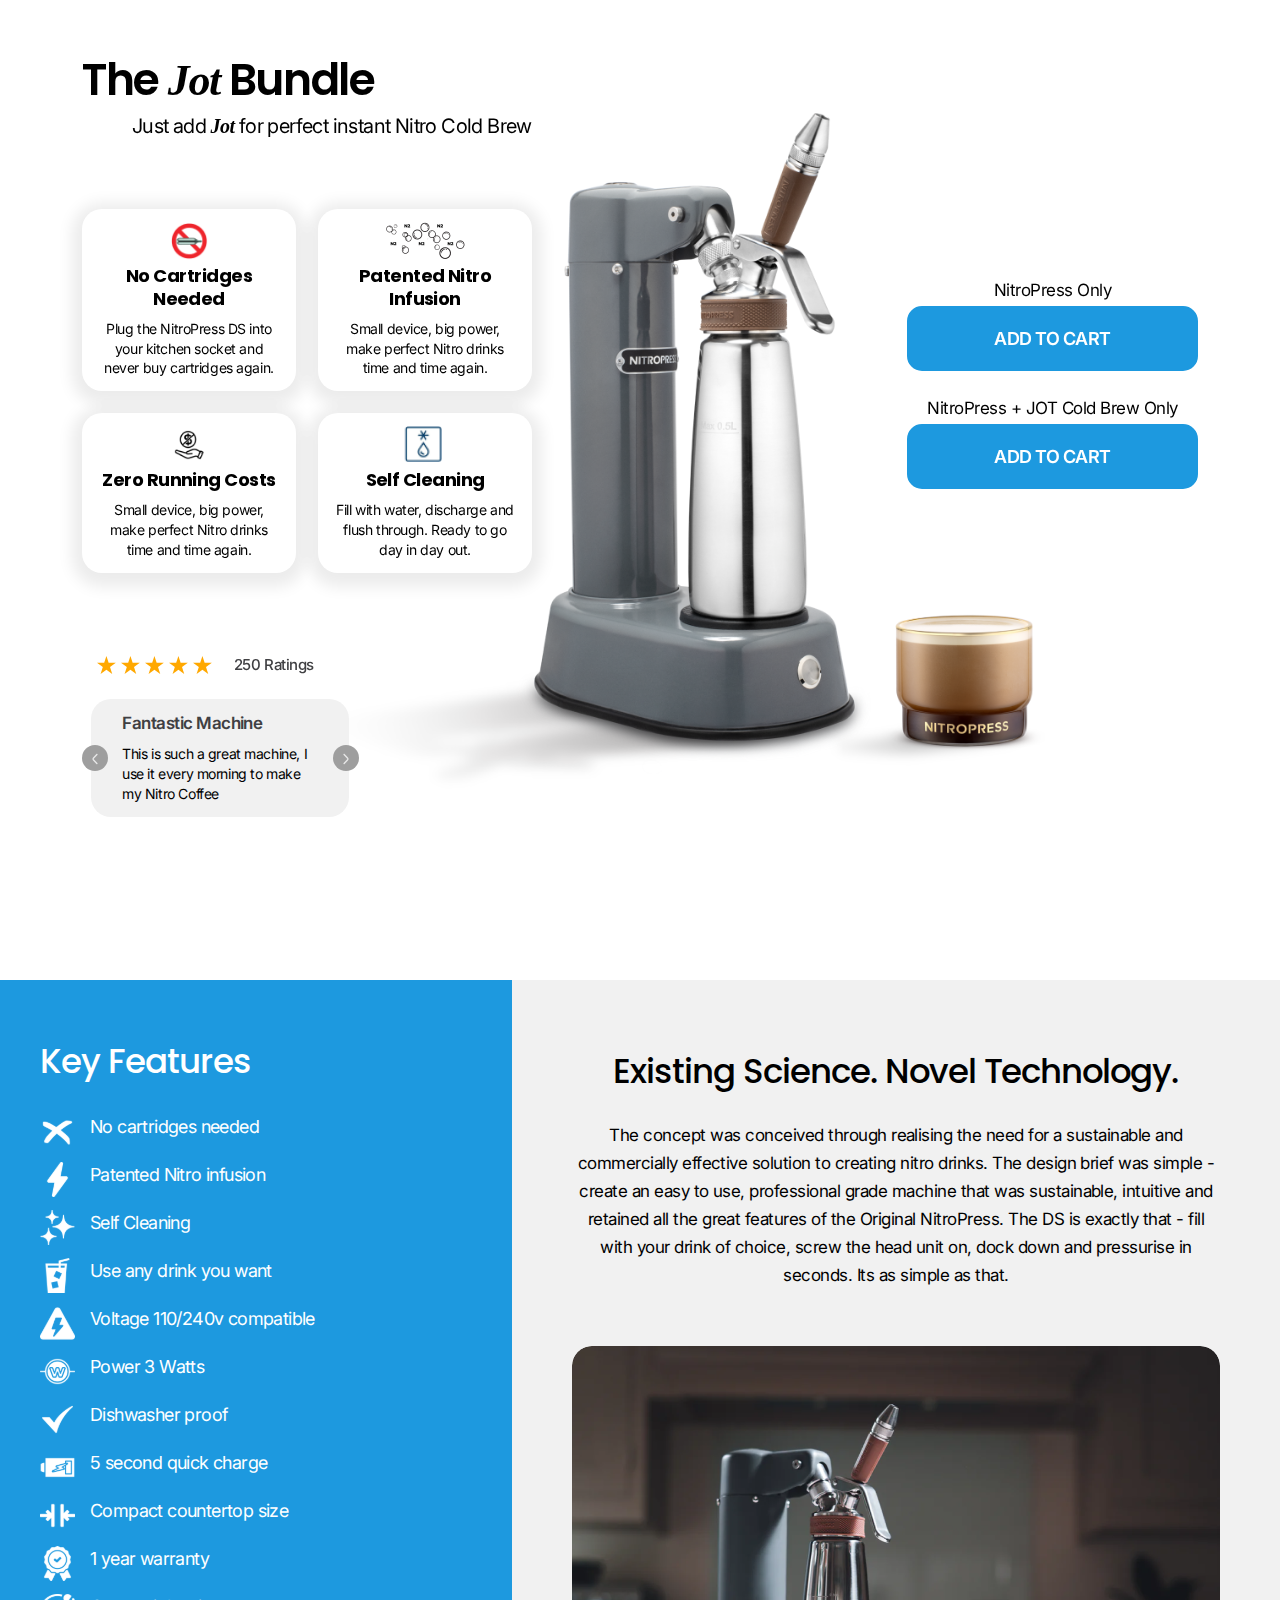
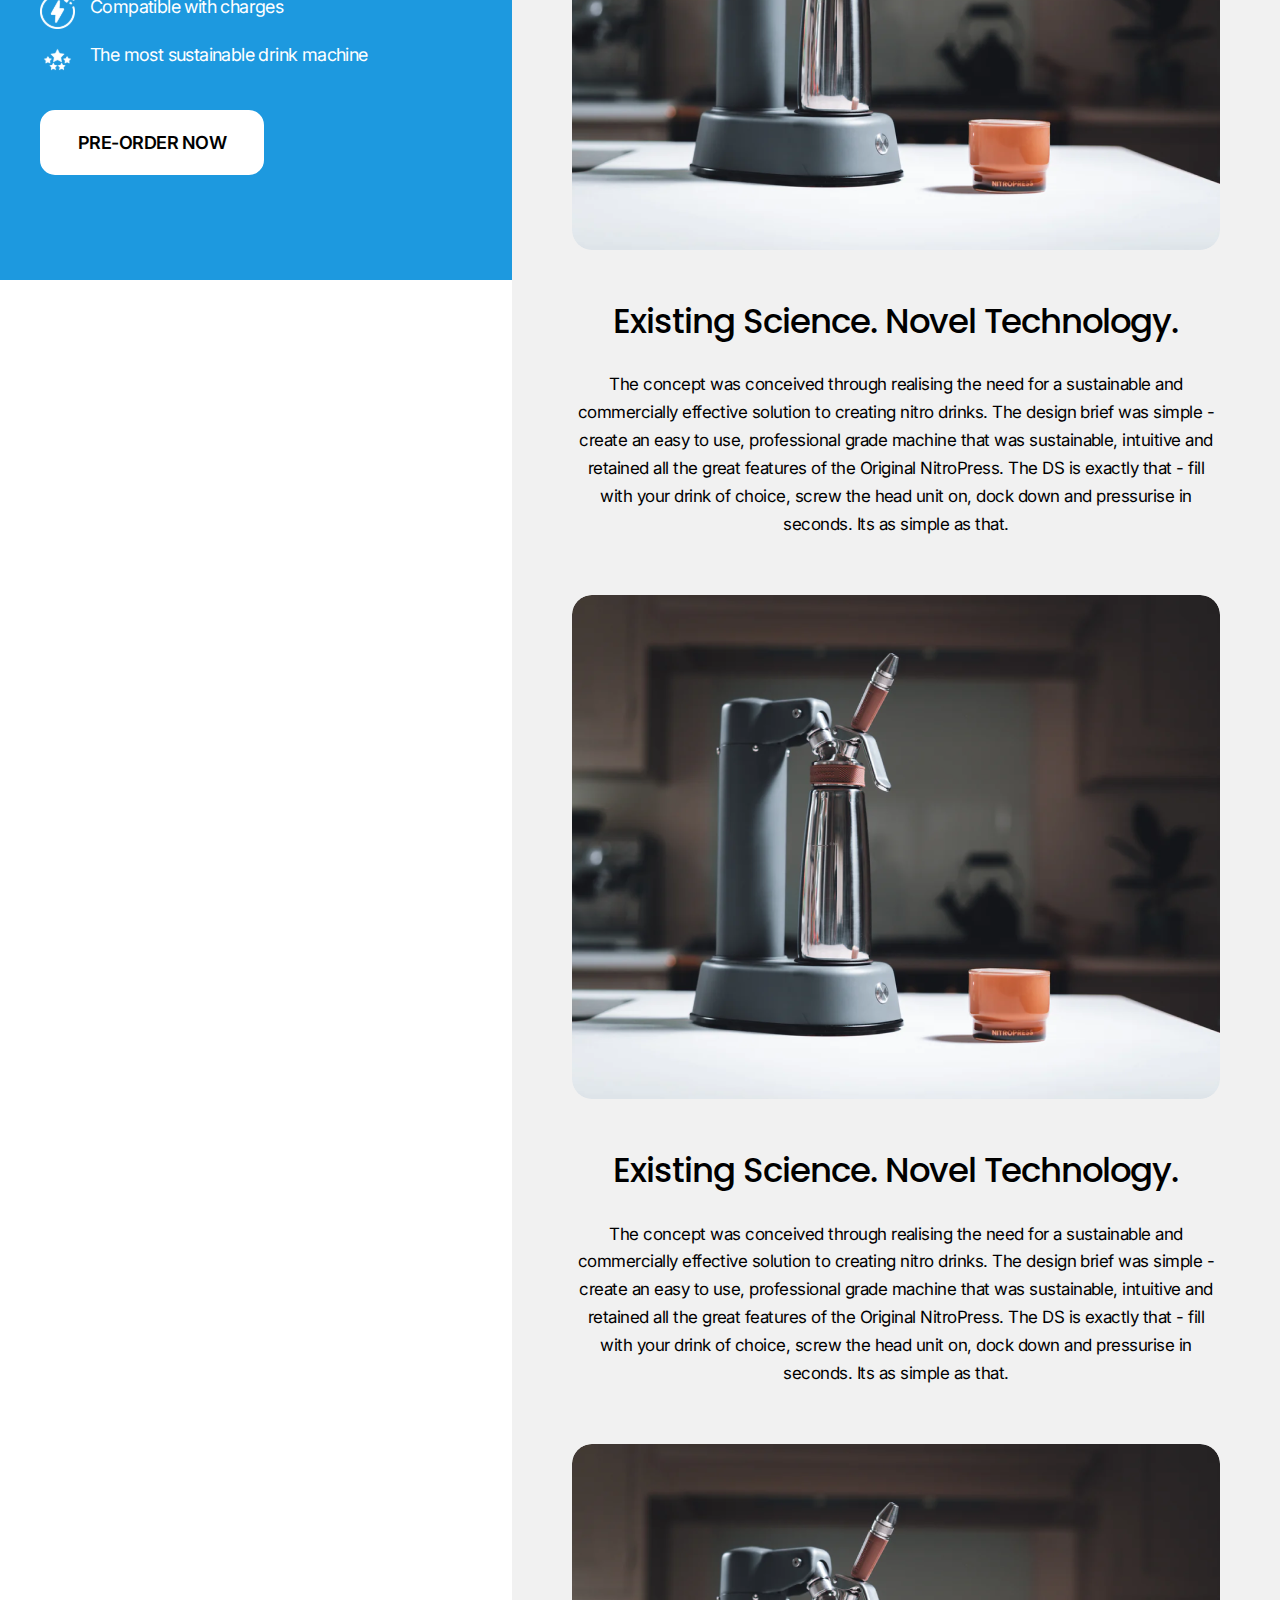
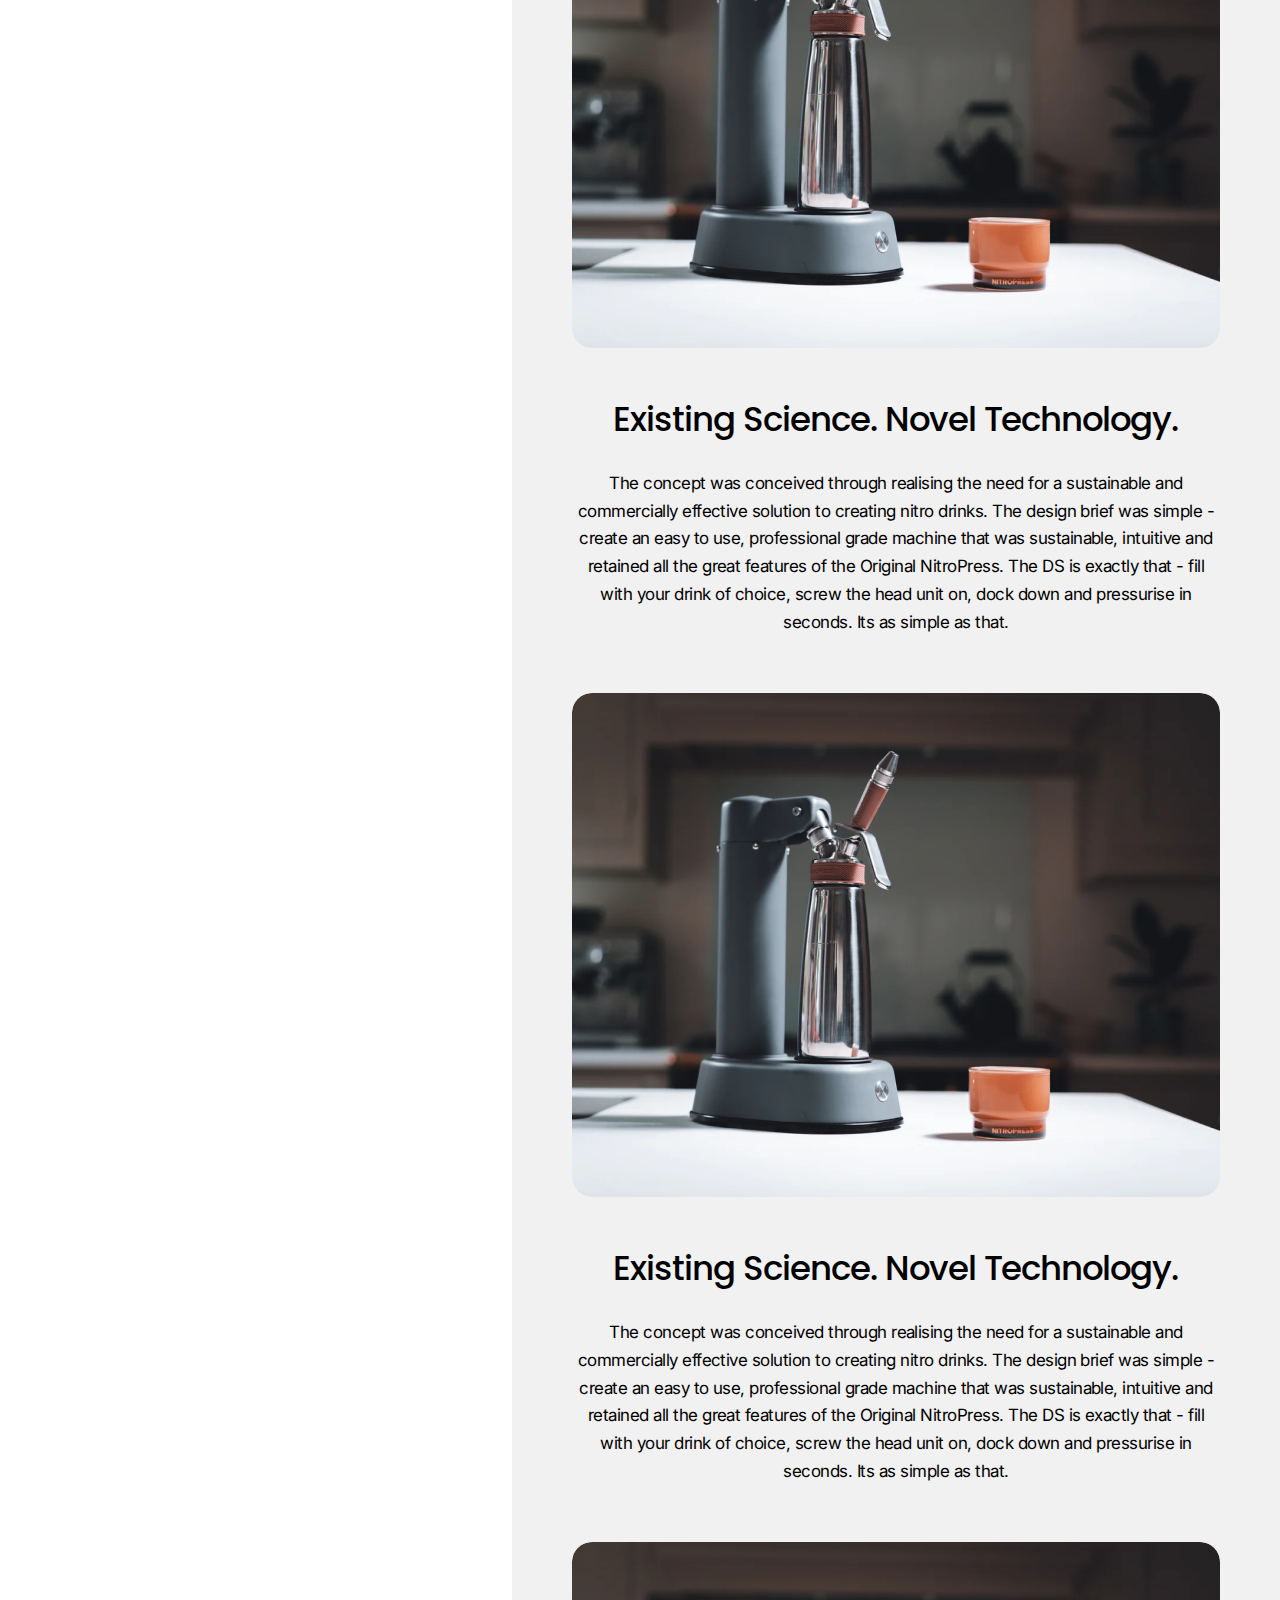
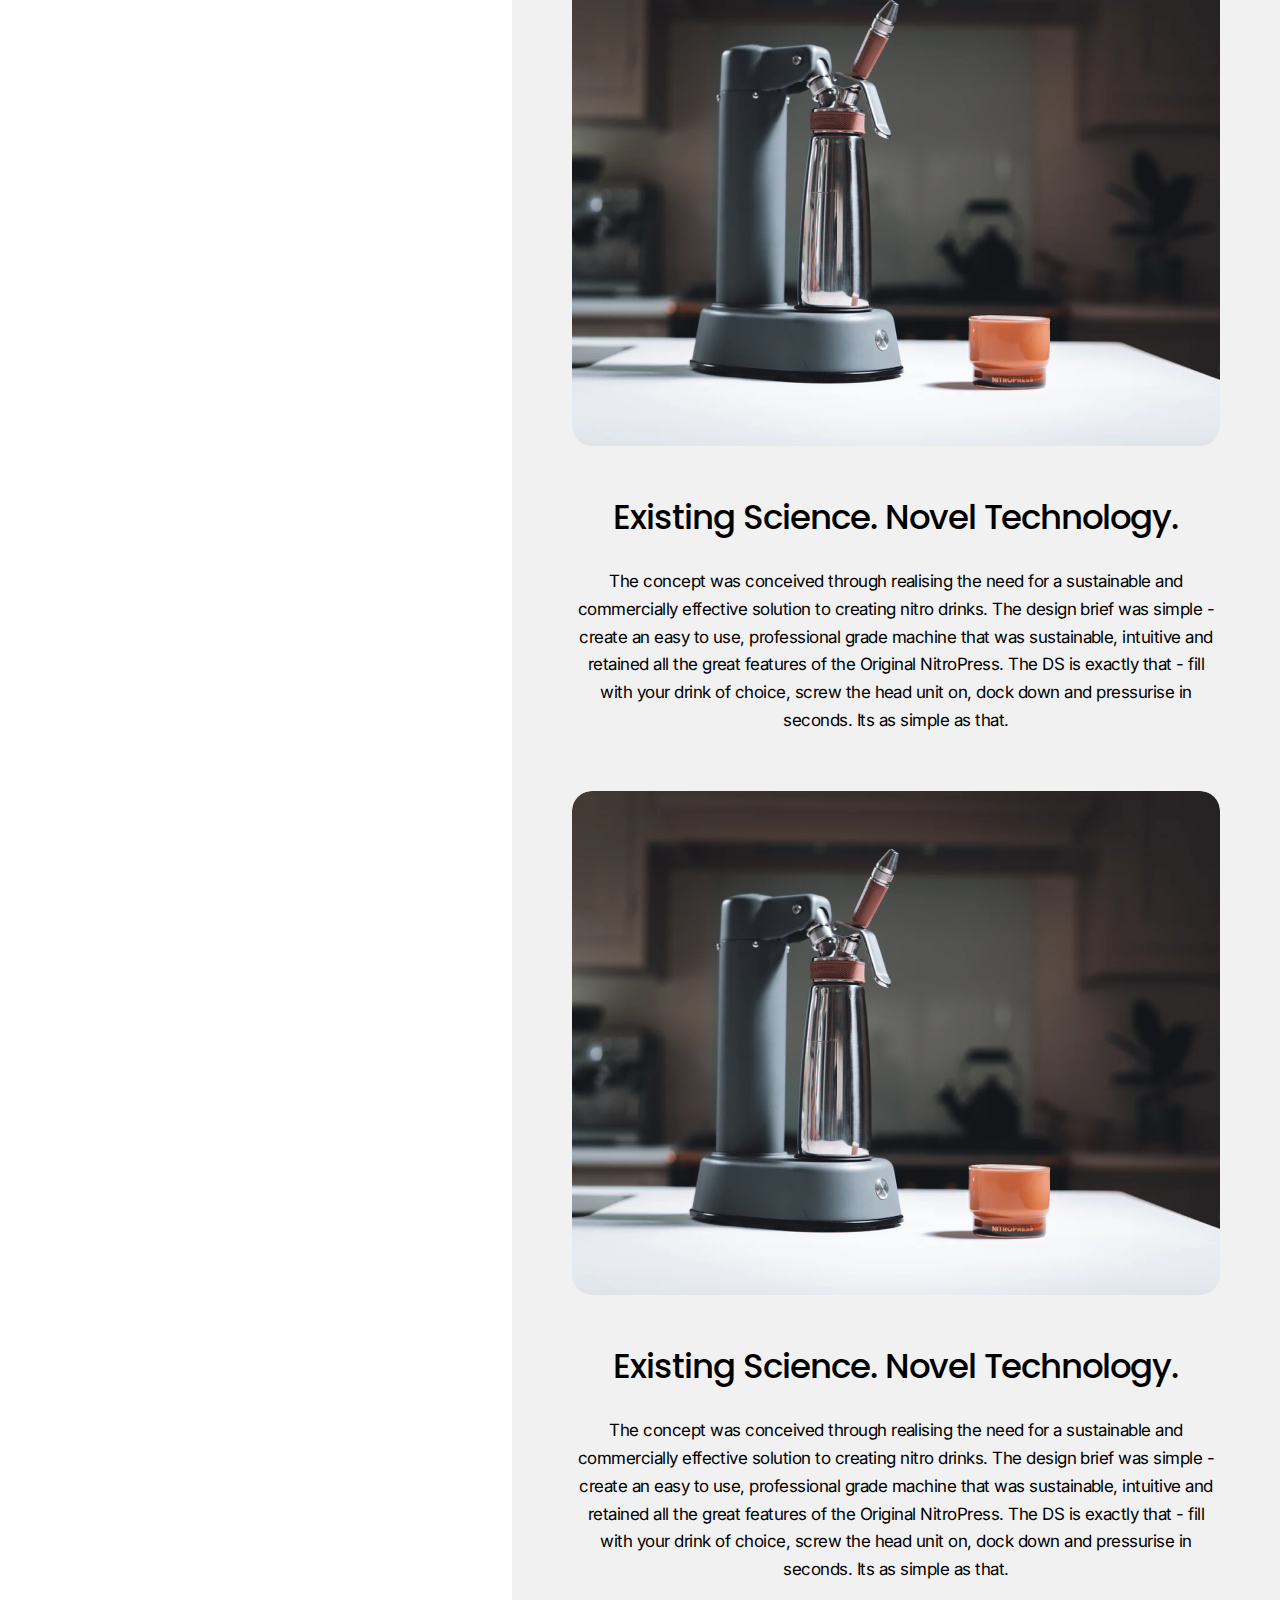
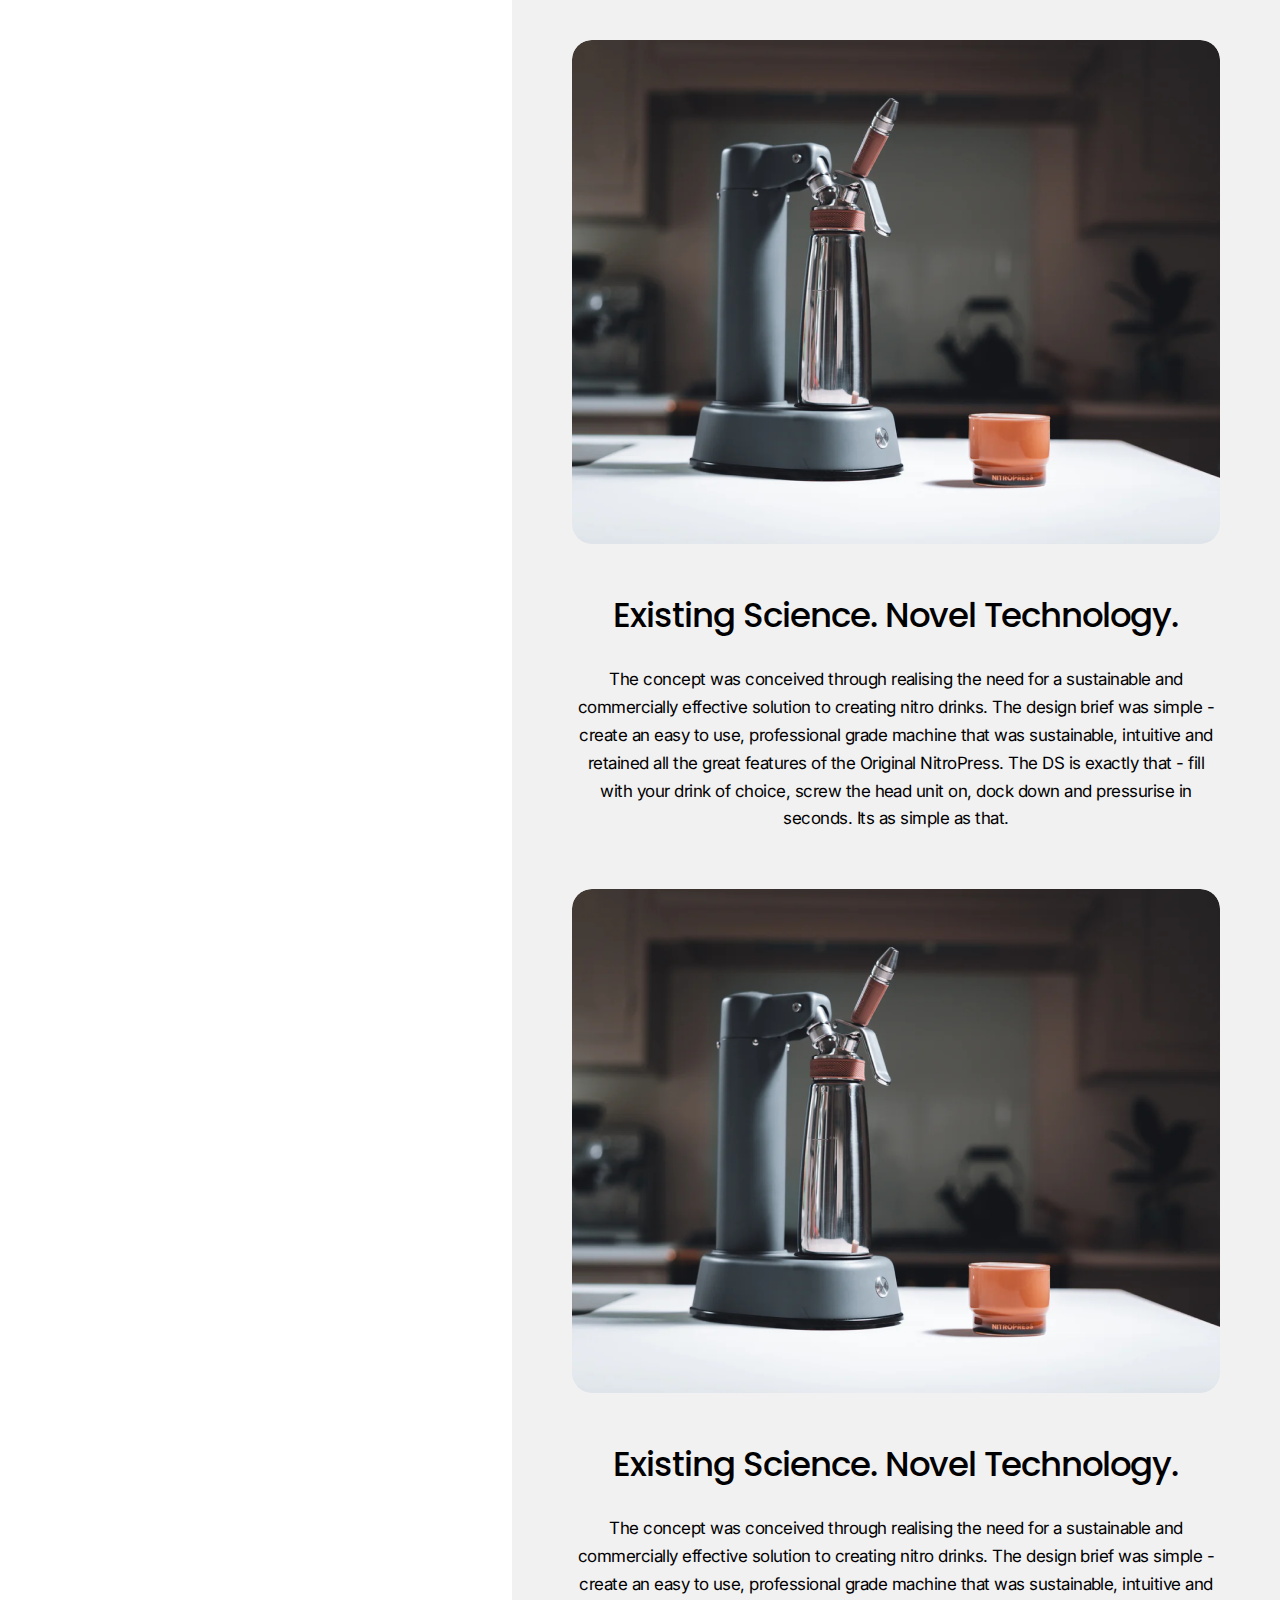
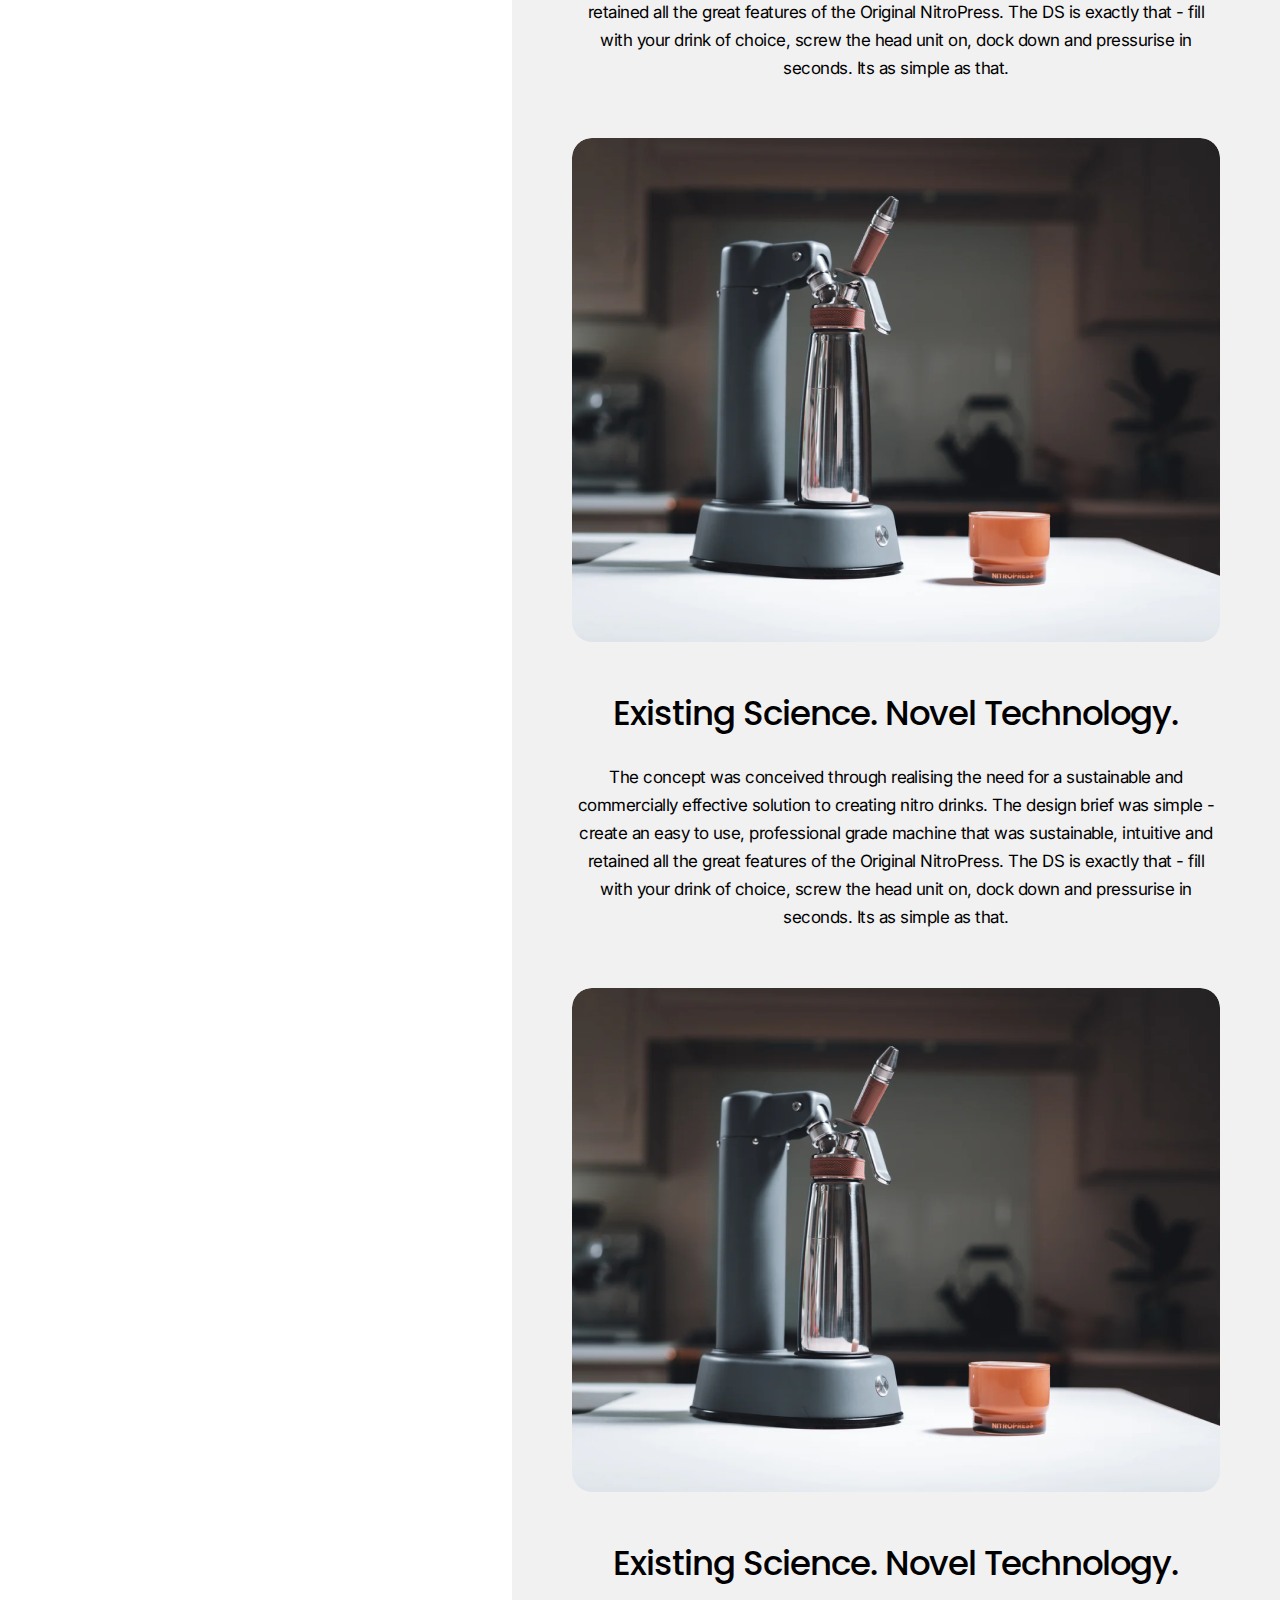
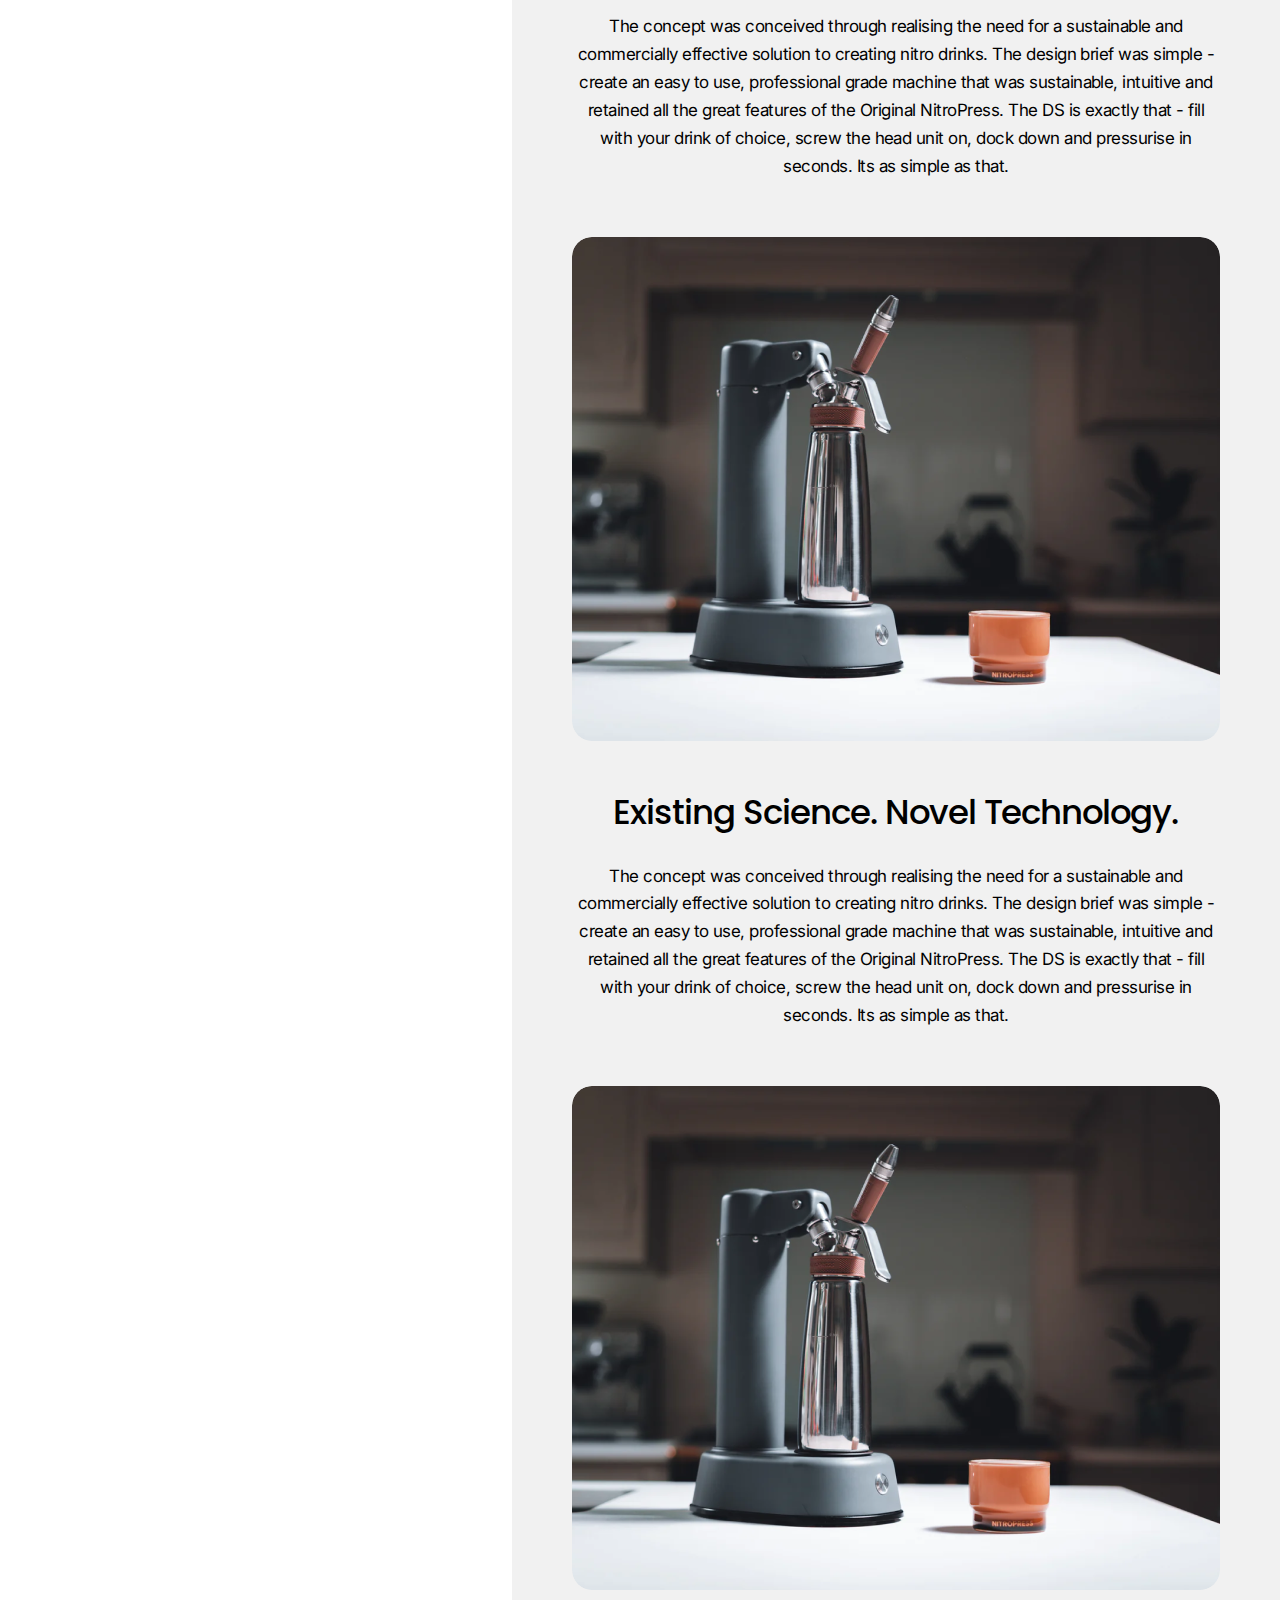
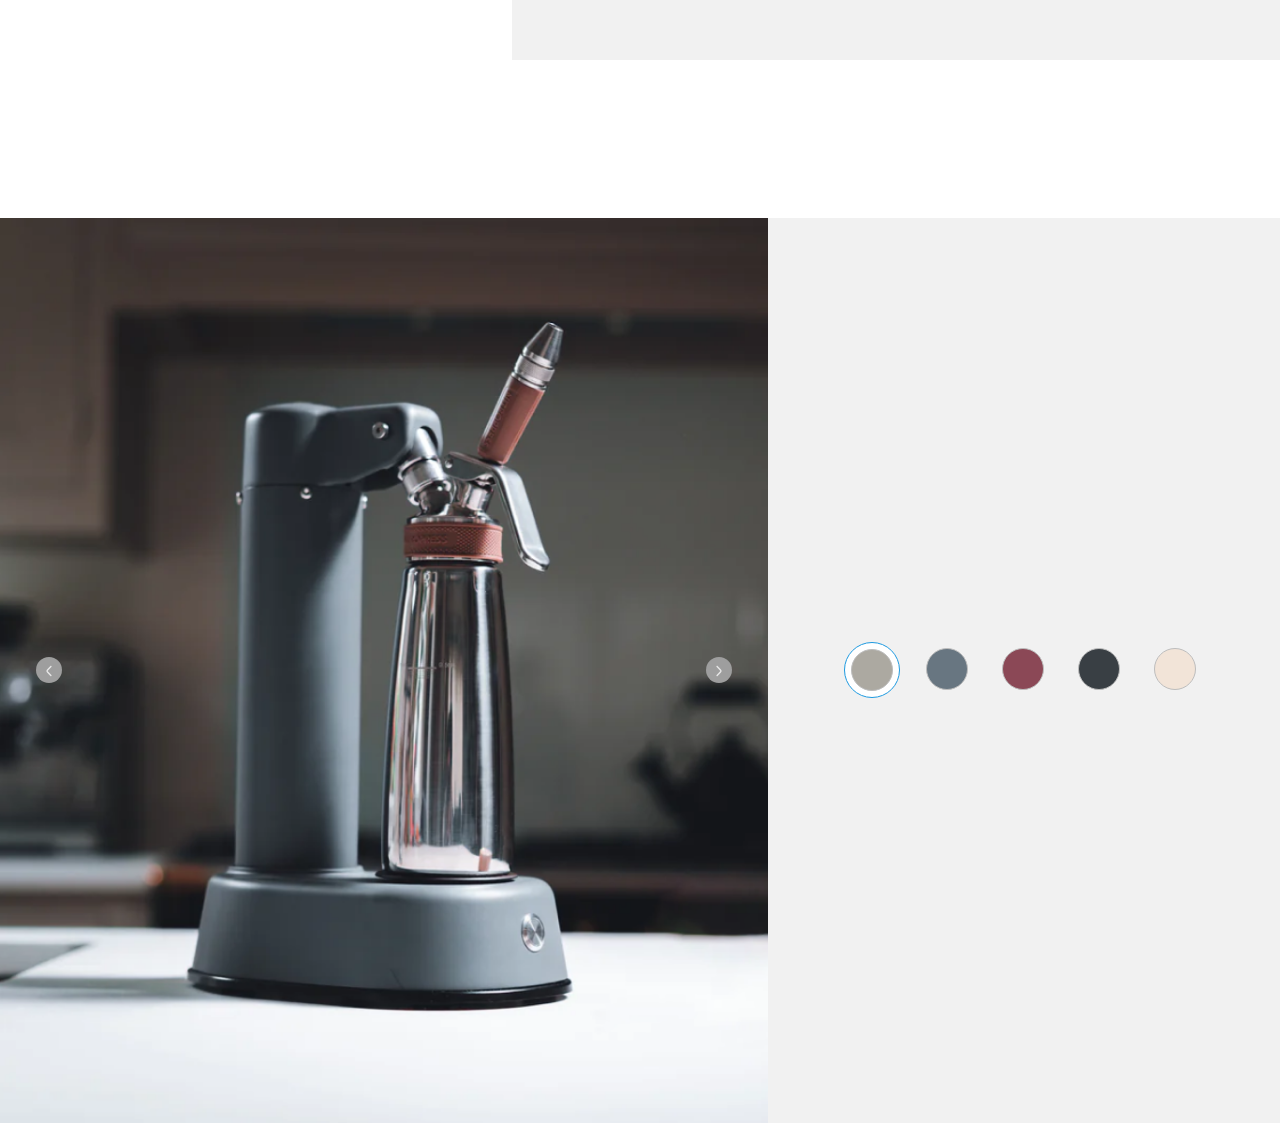
==== commit 98479464: "modified" ====
--- a/index.html
+++ b/index.html
@@ -228,30 +228,32 @@
     <!-- key-features-section start -->
     <div class="key-features-section">
         <div class="key-features-left">
-            <h3>Key Features</h3>
-            <ul>
-                <li><img src="./assets/images/icons/key-icon1.svg" alt="icon"> <span>No cartridges needed</span>
-                </li>
-                <li><img src="./assets/images/icons/key-icon2.svg" alt="icon"> <span>Patented Nitro infusion</span>
-                </li>
-                <li><img src="./assets/images/icons/key-icon3.svg" alt="icon"> <span>Self Cleaning</span></li>
-                <li><img src="./assets/images/icons/key-icon4.svg" alt="icon"> <span>Use any drink you want</span>
-                </li>
-                <li><img src="./assets/images/icons/key-icon5.svg" alt="icon"> <span>Voltage 110/240v
-                        compatible</span></li>
-                <li><img src="./assets/images/icons/key-icon6.svg" alt="icon"> <span>Power 3 Watts</span></li>
-                <li><img src="./assets/images/icons/key-icon7.svg" alt="icon"> <span>Dishwasher proof</span></li>
-                <li><img src="./assets/images/icons/key-icon8.svg" alt="icon"> <span>5 second quick charge</span>
-                </li>
-                <li><img src="./assets/images/icons/key-icon9.svg" alt="icon"> <span>Compact countertop size</span>
-                </li>
-                <li><img src="./assets/images/icons/key-icon10.svg" alt="icon"> <span>1 year warranty</span></li>
-                <li><img src="./assets/images/icons/key-icon11.svg" alt="icon"> <span>Compatible with charges</span>
-                </li>
-                <li><img src="./assets/images/icons/key-icon12.svg" alt="icon"> <span>The most sustainable drink
-                        machine</span></li>
-            </ul>
-            <button>pre-order now</button>
+            <div class="key-features-left-inner">
+                <h3>Key Features</h3>
+                <ul>
+                    <li><img src="./assets/images/icons/key-icon1.svg" alt="icon"> <span>No cartridges needed</span>
+                    </li>
+                    <li><img src="./assets/images/icons/key-icon2.svg" alt="icon"> <span>Patented Nitro infusion</span>
+                    </li>
+                    <li><img src="./assets/images/icons/key-icon3.svg" alt="icon"> <span>Self Cleaning</span></li>
+                    <li><img src="./assets/images/icons/key-icon4.svg" alt="icon"> <span>Use any drink you want</span>
+                    </li>
+                    <li><img src="./assets/images/icons/key-icon5.svg" alt="icon"> <span>Voltage 110/240v
+                            compatible</span></li>
+                    <li><img src="./assets/images/icons/key-icon6.svg" alt="icon"> <span>Power 3 Watts</span></li>
+                    <li><img src="./assets/images/icons/key-icon7.svg" alt="icon"> <span>Dishwasher proof</span></li>
+                    <li><img src="./assets/images/icons/key-icon8.svg" alt="icon"> <span>5 second quick charge</span>
+                    </li>
+                    <li><img src="./assets/images/icons/key-icon9.svg" alt="icon"> <span>Compact countertop size</span>
+                    </li>
+                    <li><img src="./assets/images/icons/key-icon10.svg" alt="icon"> <span>1 year warranty</span></li>
+                    <li><img src="./assets/images/icons/key-icon11.svg" alt="icon"> <span>Compatible with charges</span>
+                    </li>
+                    <li><img src="./assets/images/icons/key-icon12.svg" alt="icon"> <span>The most sustainable drink
+                            machine</span></li>
+                </ul>
+                <button>pre-order now</button>
+            </div>
         </div>
         <div class="key-features-right">
             <div class="key-features-right-content">
@@ -454,7 +456,6 @@
 
     <script src="./assets/js/jquery.min.js"></script>
     <script src="./assets/js/bootstrap.bundle.min.js"></script>
-    <script src="./assets/js/sticky-sidebar.js"></script>
     <script src="./assets/js/slick.min.js"></script>
 
     <script>
--- a/assets/css/style.css
+++ b/assets/css/style.css
@@ -215,6 +215,9 @@
 
 .mobile-banner-img {
   text-align: center;
+}
+.mobile-banner-img img{
+  width: 100%;
 }
 
 .rating-slider {
@@ -351,6 +354,7 @@
   position: sticky;
   top: 0px;
   background: #1D99DF;
+  padding: 70px 60px;
 }
 
 .key-features-section {
@@ -371,8 +375,8 @@
   margin-left: auto;
   display: inline-block;
   vertical-align: top;
-  /* float: right; */
   background: #F1F1F1;
+  padding: 70px 60px;
 }
 .key-features-left h3 {
   color: #FFF;
--- a/assets/css/responsive.css
+++ b/assets/css/responsive.css
@@ -6,7 +6,7 @@
   }
 }
 @media only screen and (max-width: 1400px) {
-  .key-features-left .key-features-left-inner {
+  .key-features-left {
     padding: 60px 40px;
   }
   .key-features-left ul li {
@@ -39,7 +39,7 @@
     width: 95%;
     left: auto;
   }
-  .key-features-left .key-features-left-inner {
+  .key-features-left {
     padding: 50px 30px;
     top: 0px !important;
   }
@@ -68,23 +68,21 @@
     flex-wrap: wrap;
   }
   .key-features-section .key-features-left {
-    background: #1D99DF;
-    height: auto !important;
-  }
-  .key-features-section .key-features-left .key-features-left-inner {
+    background: #1D99DF !important;
     position: relative !important;
     width: 100% !important;
     background: transparent;
     transform: none !important;
     height: auto !important;
   }
-  .key-features-section .key-features-left {
-    width: 100%;
-  }
-  .key-features-section .key-features-left-inner {
+  .key-features-section {
+    max-width: 100%;
+    margin: auto;
+  }
+  .key-features-left-inner{
     max-width: 500px;
     margin: auto;
-  }
+    }
   .key-features-section .key-features-right {
     width: 100%;
   }
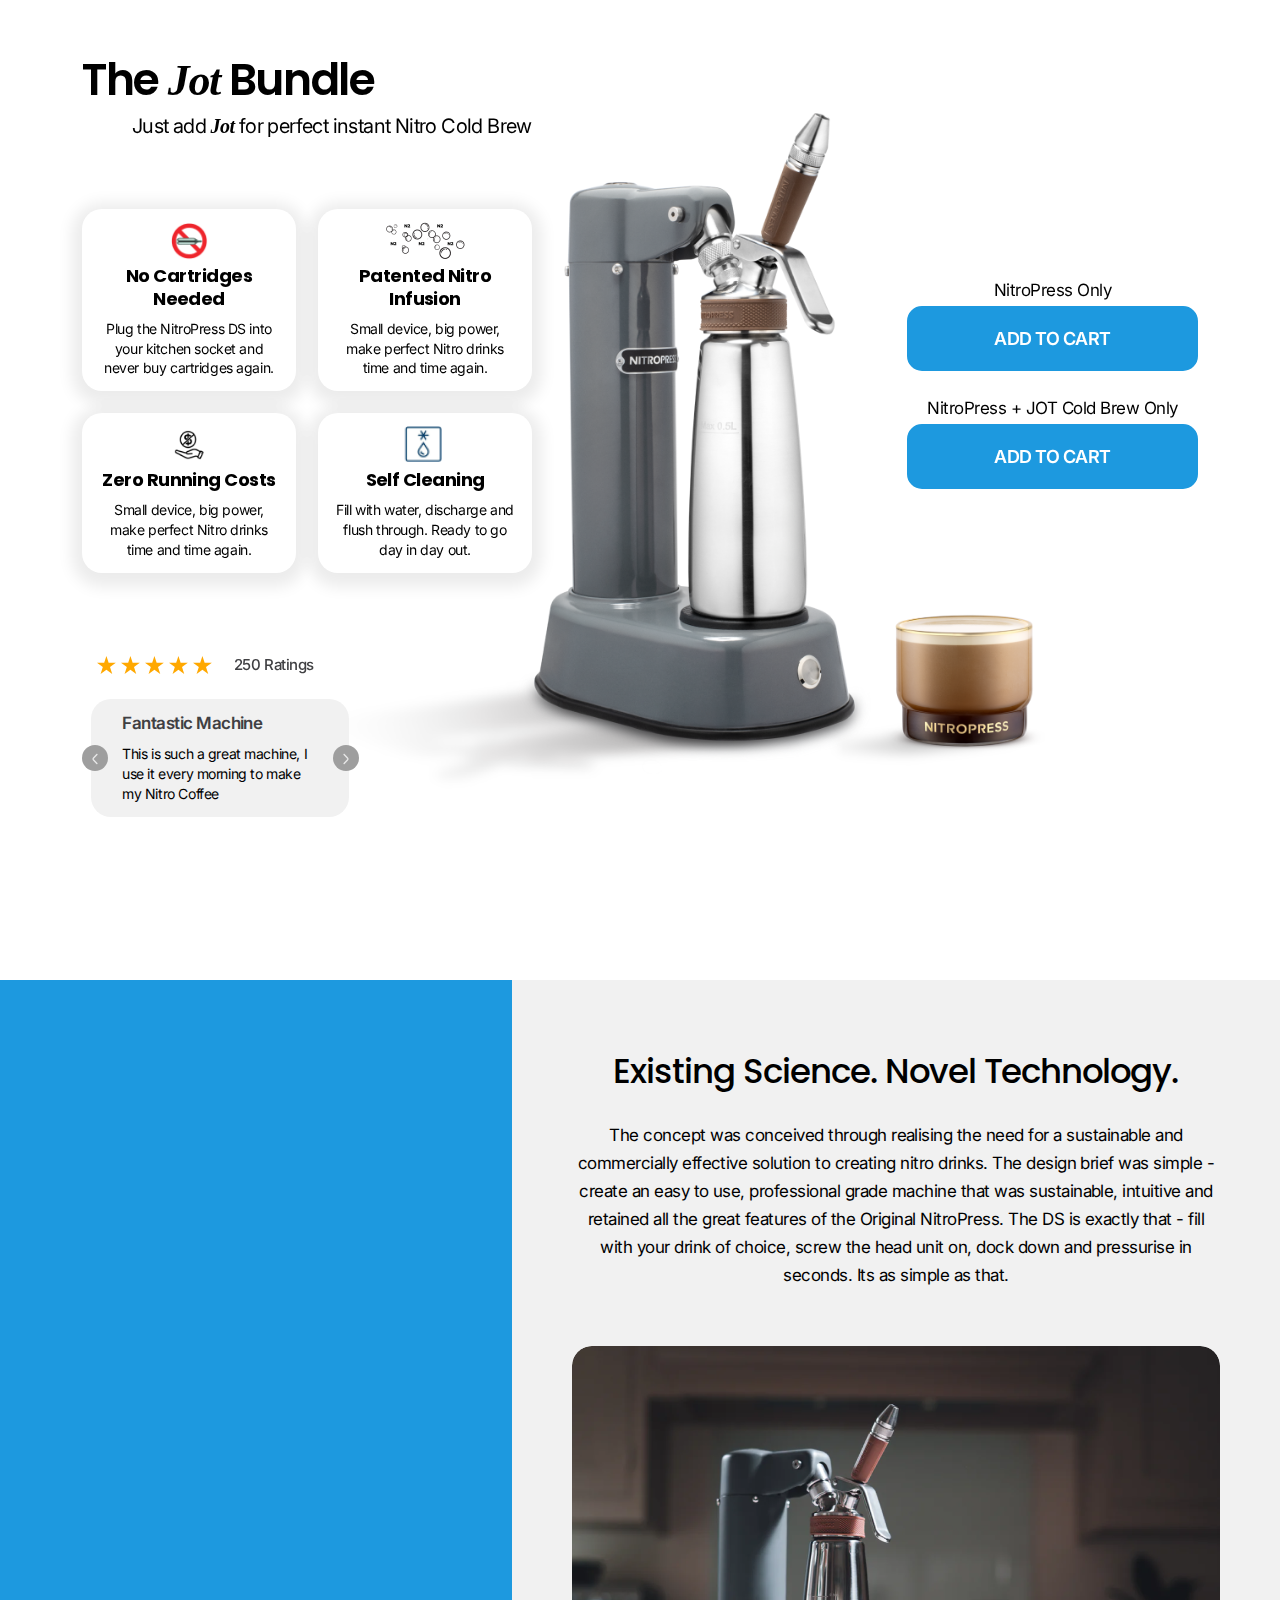
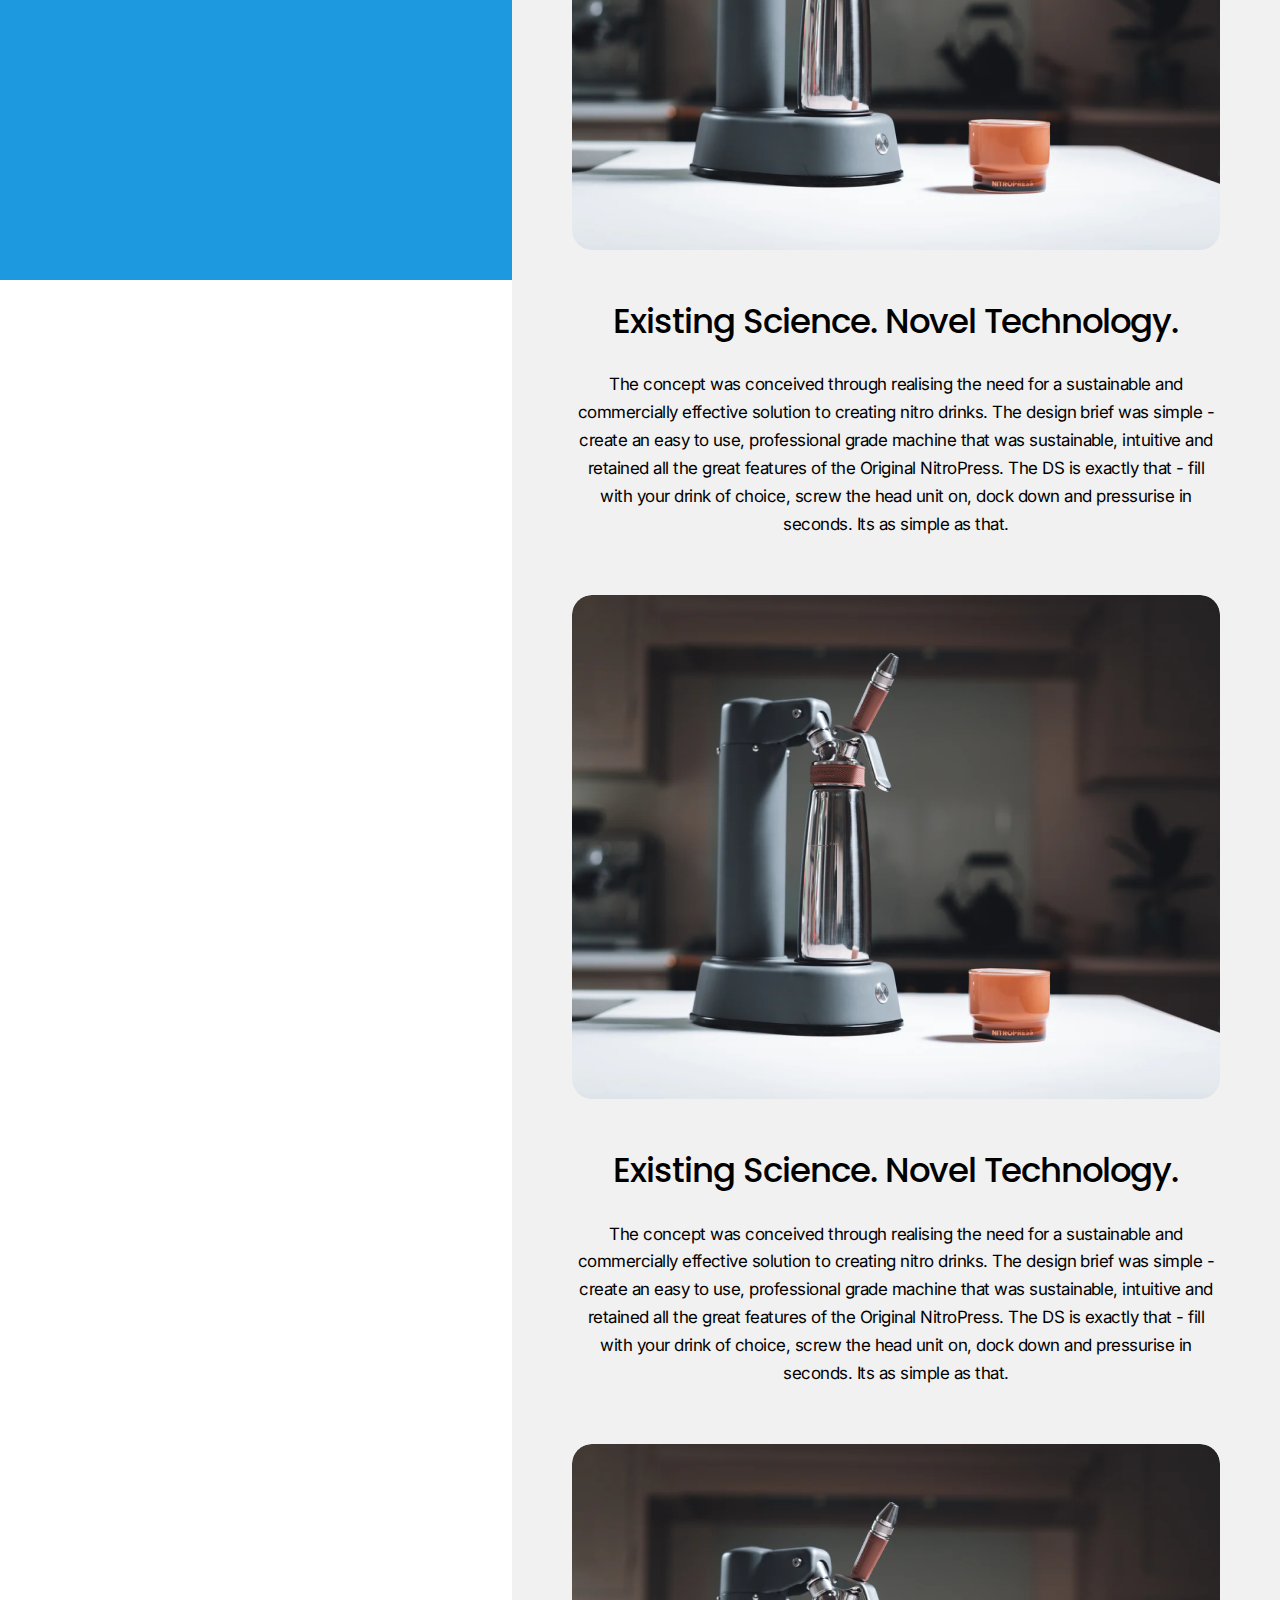
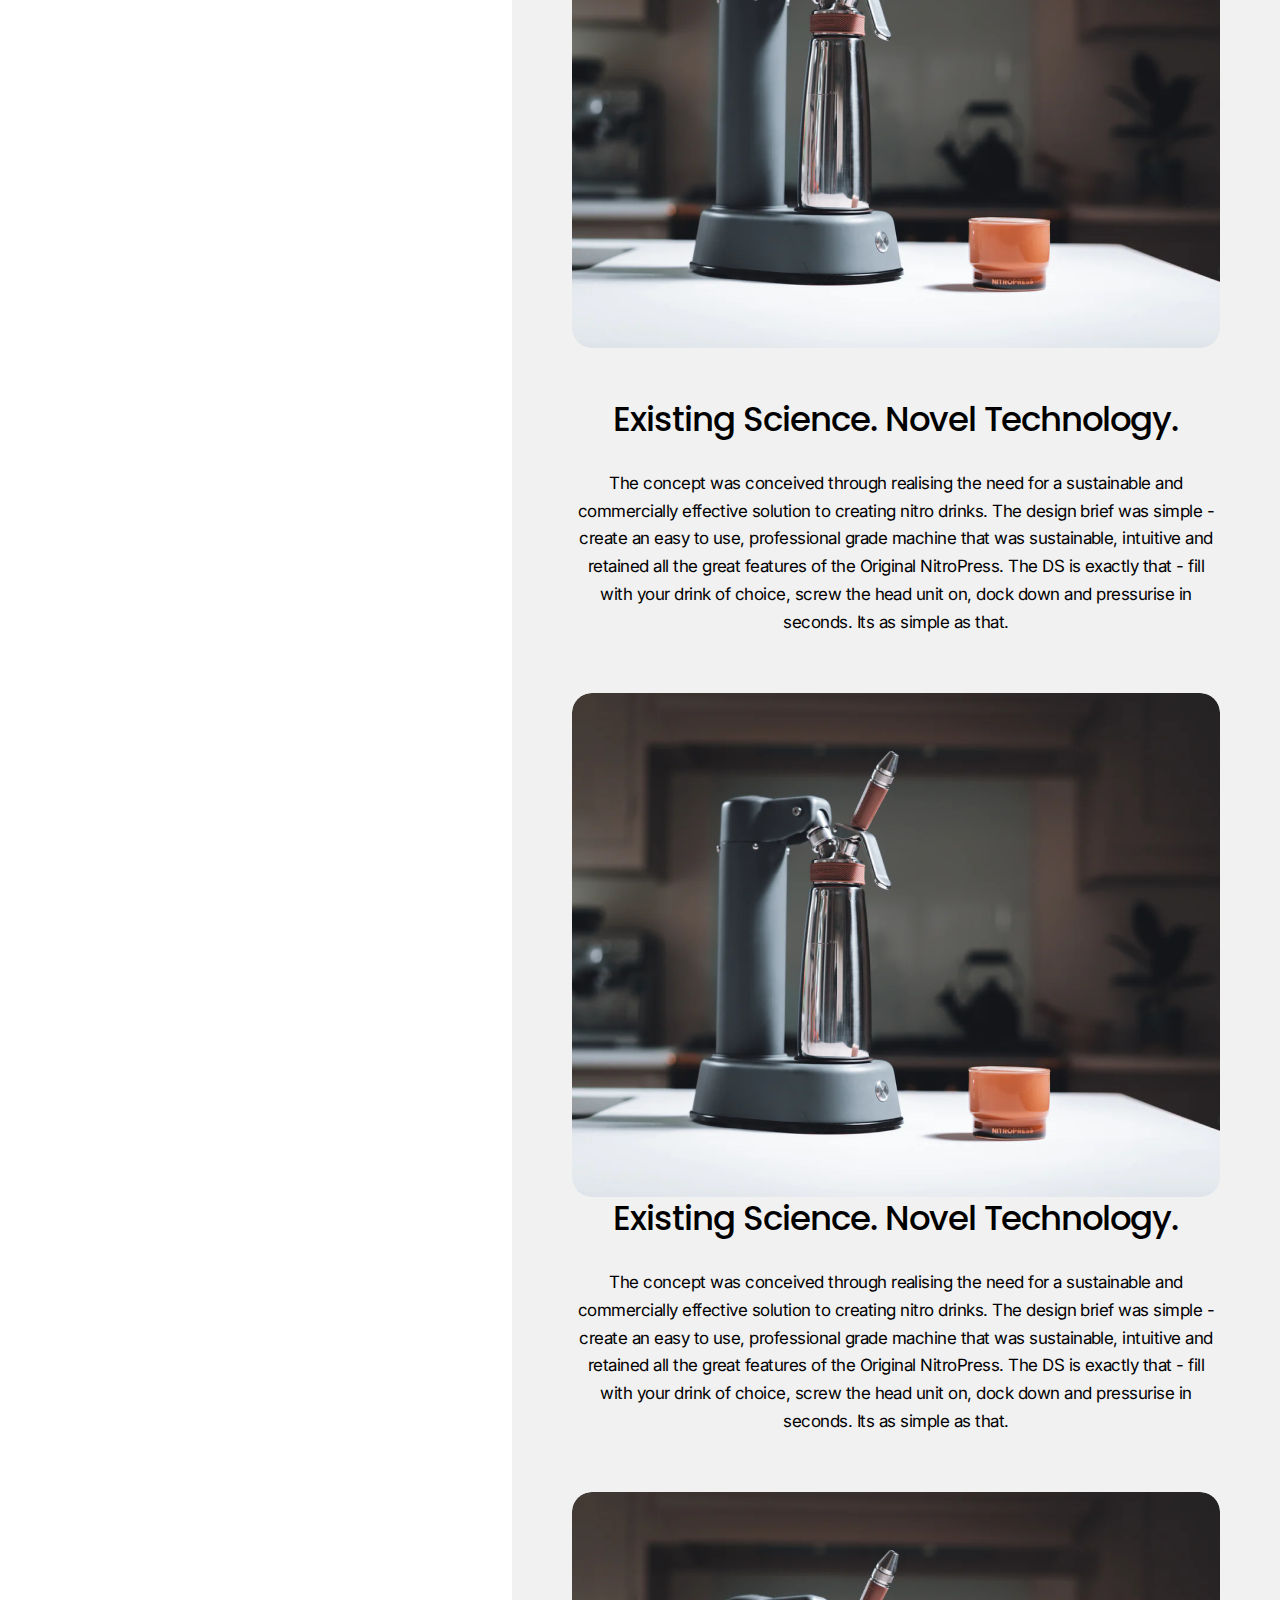
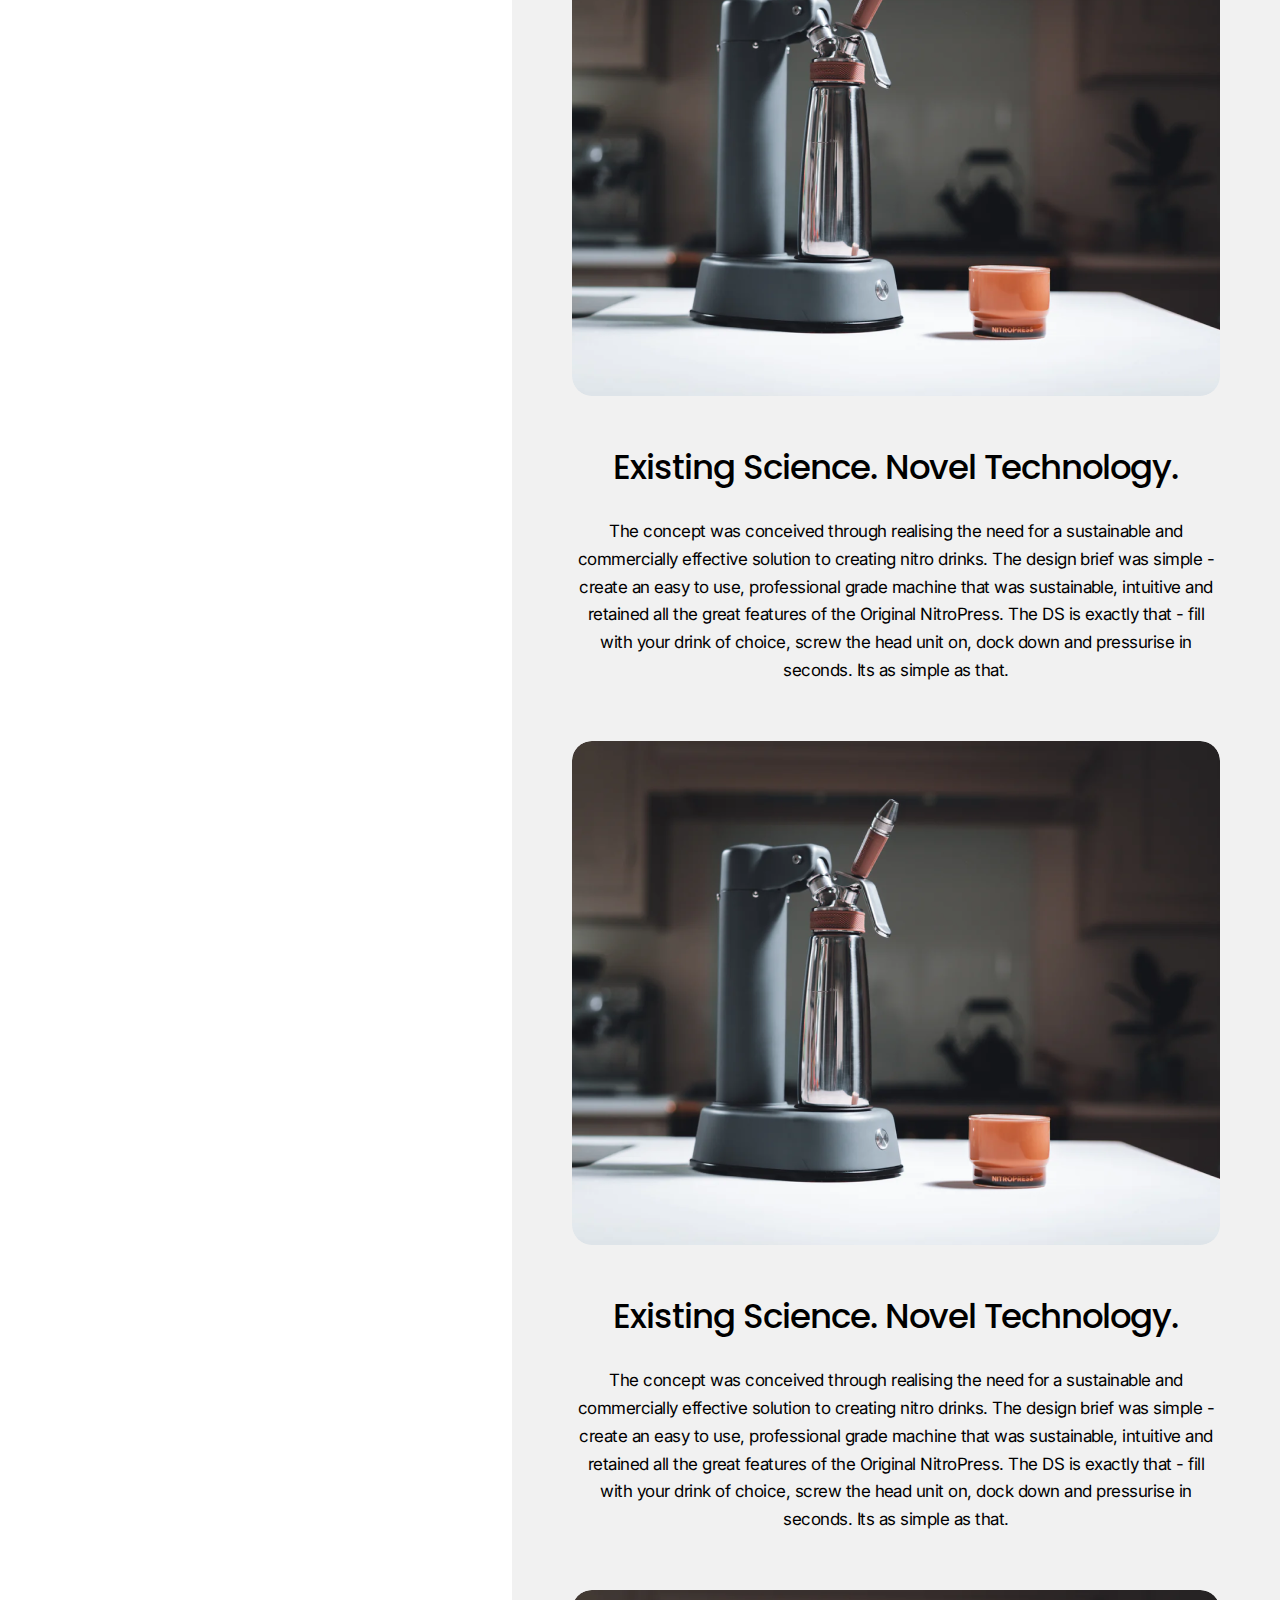
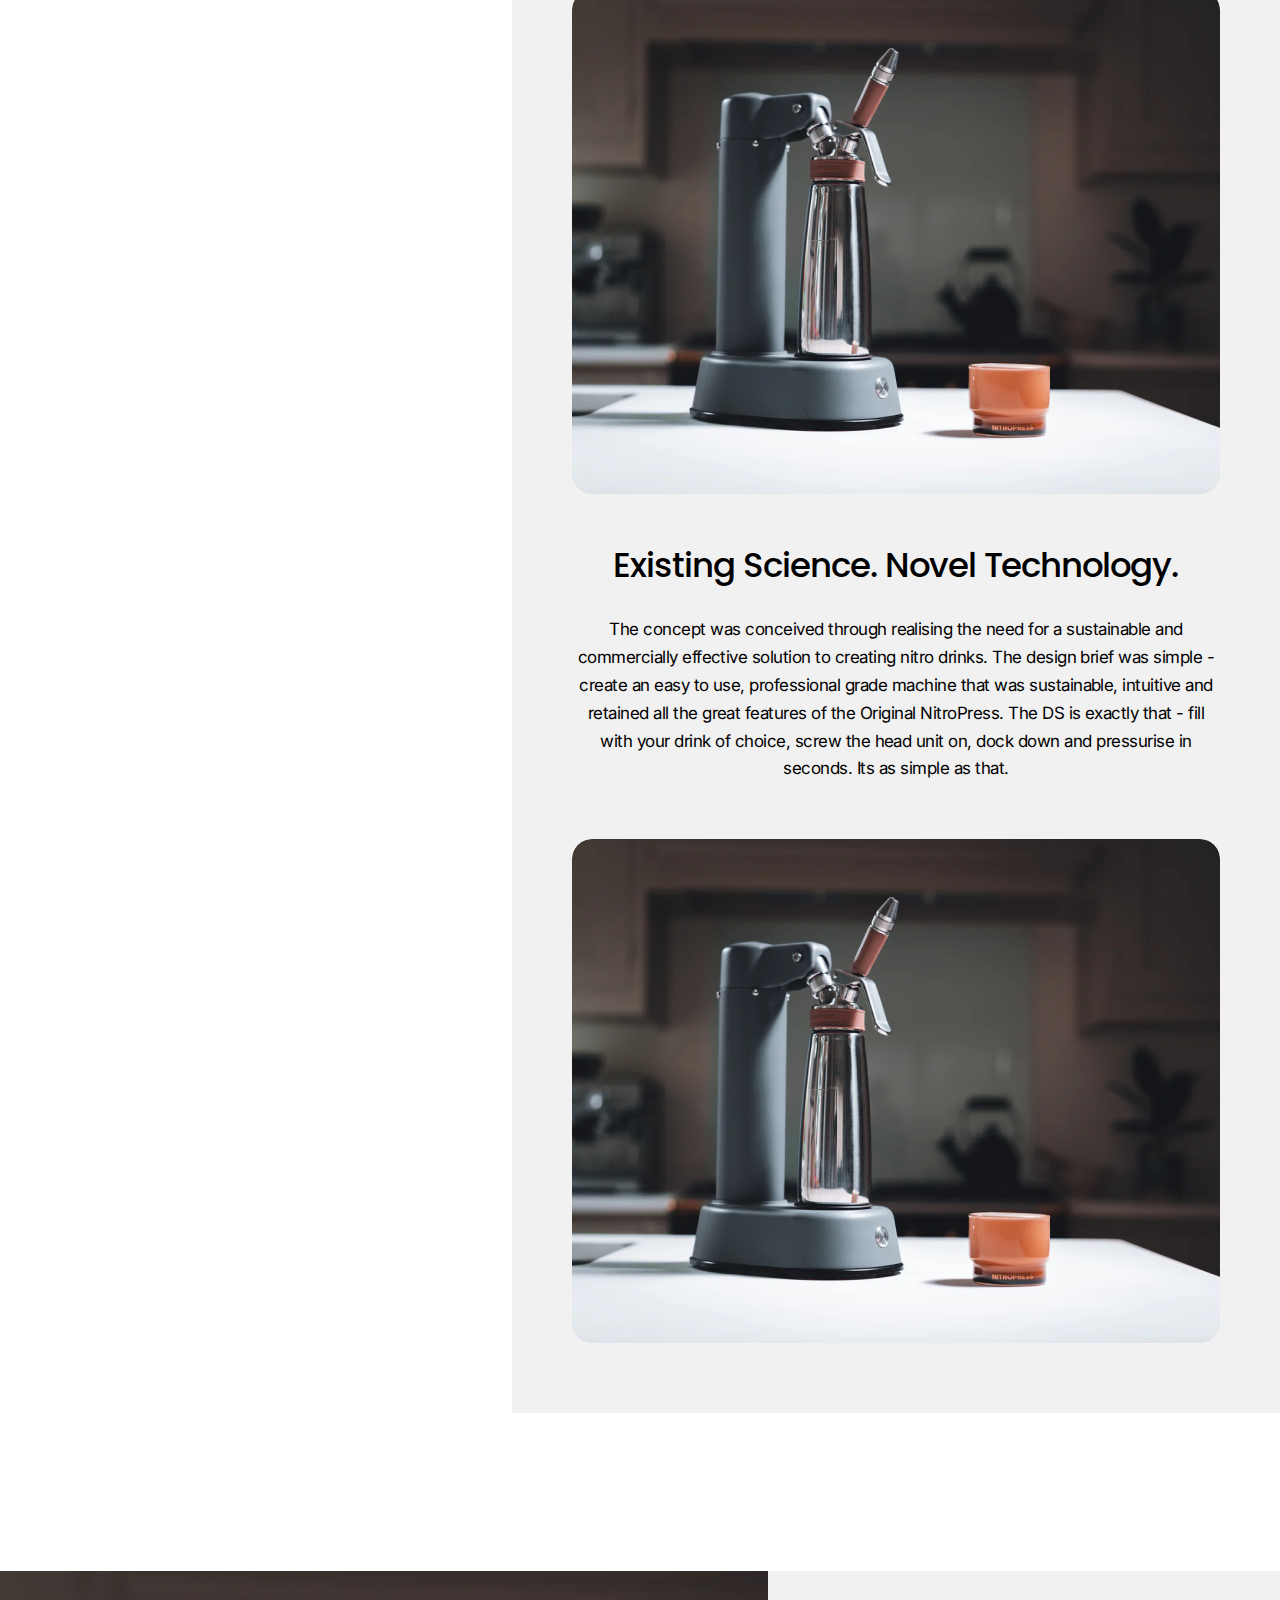
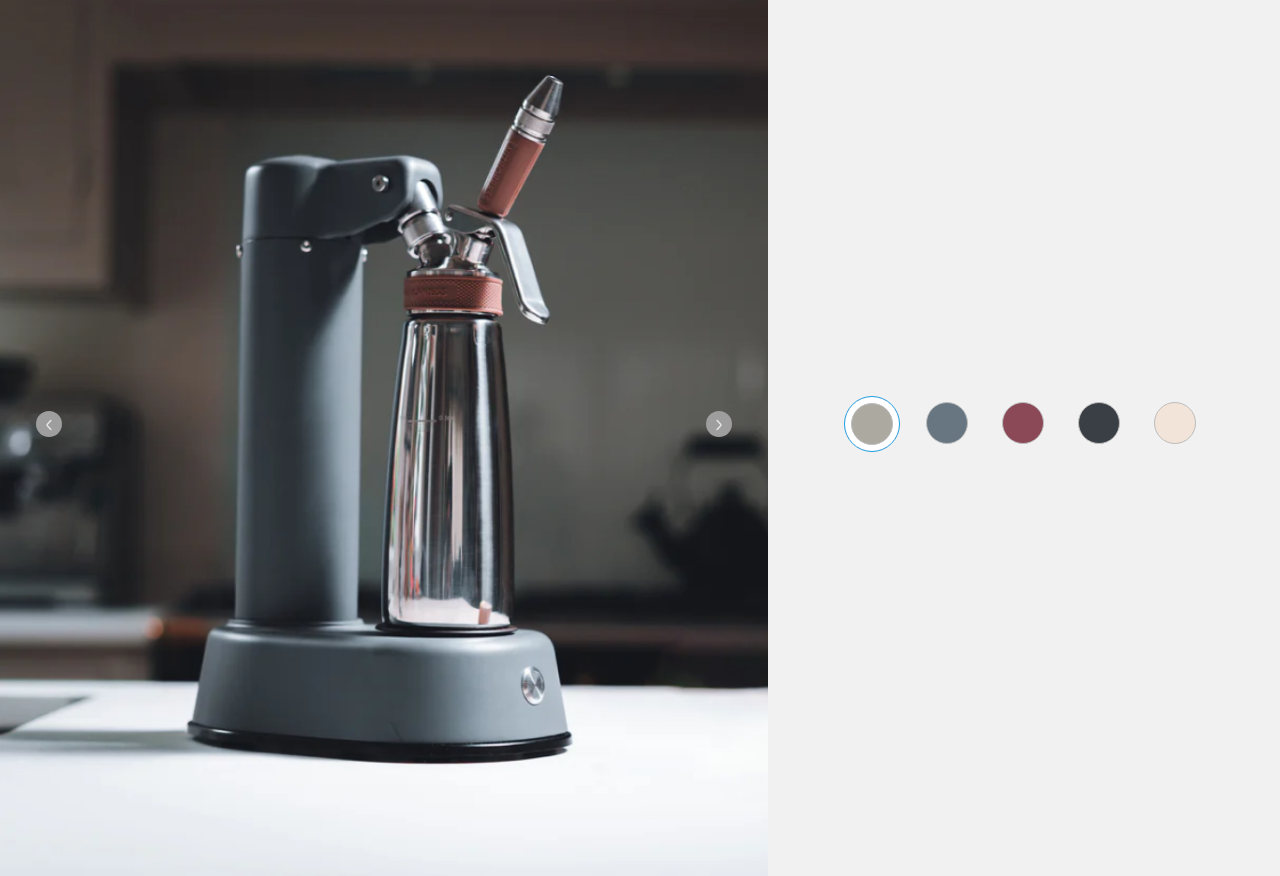
==== commit 5dd13243: "modified" ====
--- a/index.html
+++ b/index.html
@@ -228,203 +228,232 @@
     <!-- key-features-section start -->
     <div class="key-features-section">
         <div class="key-features-left">
-            <div class="key-features-left-inner">
-                <h3>Key Features</h3>
-                <ul>
-                    <li><img src="./assets/images/icons/key-icon1.svg" alt="icon"> <span>No cartridges needed</span>
-                    </li>
-                    <li><img src="./assets/images/icons/key-icon2.svg" alt="icon"> <span>Patented Nitro infusion</span>
-                    </li>
-                    <li><img src="./assets/images/icons/key-icon3.svg" alt="icon"> <span>Self Cleaning</span></li>
-                    <li><img src="./assets/images/icons/key-icon4.svg" alt="icon"> <span>Use any drink you want</span>
-                    </li>
-                    <li><img src="./assets/images/icons/key-icon5.svg" alt="icon"> <span>Voltage 110/240v
-                            compatible</span></li>
-                    <li><img src="./assets/images/icons/key-icon6.svg" alt="icon"> <span>Power 3 Watts</span></li>
-                    <li><img src="./assets/images/icons/key-icon7.svg" alt="icon"> <span>Dishwasher proof</span></li>
-                    <li><img src="./assets/images/icons/key-icon8.svg" alt="icon"> <span>5 second quick charge</span>
-                    </li>
-                    <li><img src="./assets/images/icons/key-icon9.svg" alt="icon"> <span>Compact countertop size</span>
-                    </li>
-                    <li><img src="./assets/images/icons/key-icon10.svg" alt="icon"> <span>1 year warranty</span></li>
-                    <li><img src="./assets/images/icons/key-icon11.svg" alt="icon"> <span>Compatible with charges</span>
-                    </li>
-                    <li><img src="./assets/images/icons/key-icon12.svg" alt="icon"> <span>The most sustainable drink
-                            machine</span></li>
-                </ul>
-                <button>pre-order now</button>
+            <div class="key-features-left-inner" id="list-example">
+                <a href="#list-item-1" class="key-features-menu key-features-item list-group-item list-group-item-action">
+                    <h3>Key Features</h3>
+                    <ul>
+                        <li><img src="./assets/images/icons/key-icon1.svg" alt="icon"> <span>No cartridges needed</span>
+                        </li>
+                        <li><img src="./assets/images/icons/key-icon2.svg" alt="icon"> <span>Patented Nitro infusion</span>
+                        </li>
+                        <li><img src="./assets/images/icons/key-icon3.svg" alt="icon"> <span>Self Cleaning</span></li>
+                        <li><img src="./assets/images/icons/key-icon4.svg" alt="icon"> <span>Use any drink you want</span>
+                        </li>
+                        <li><img src="./assets/images/icons/key-icon5.svg" alt="icon"> <span>Voltage 110/240v
+                                compatible</span></li>
+                        <li><img src="./assets/images/icons/key-icon6.svg" alt="icon"> <span>Power 3 Watts</span></li>
+                        <li><img src="./assets/images/icons/key-icon7.svg" alt="icon"> <span>Dishwasher proof</span></li>
+                        <li><img src="./assets/images/icons/key-icon8.svg" alt="icon"> <span>5 second quick charge</span>
+                        </li>
+                        <li><img src="./assets/images/icons/key-icon9.svg" alt="icon"> <span>Compact countertop size</span>
+                        </li>
+                        <li><img src="./assets/images/icons/key-icon10.svg" alt="icon"> <span>1 year warranty</span></li>
+                        <li><img src="./assets/images/icons/key-icon11.svg" alt="icon"> <span>Compatible with charges</span>
+                        </li>
+                        <li><img src="./assets/images/icons/key-icon12.svg" alt="icon"> <span>The most sustainable drink
+                                machine</span></li>
+                    </ul>
+                    <button>pre-order now</button>
+                </a>
+                <a href="#list-item-2" class="key-features-menu key-features-item list-group-item list-group-item-action">
+                    <h3>Key Features</h3>
+                    <ul>
+                        <li><img src="./assets/images/icons/key-icon1.svg" alt="icon"> <span>No cartridges needed</span>
+                        </li>
+                        <li><img src="./assets/images/icons/key-icon2.svg" alt="icon"> <span>Patented Nitro infusion</span>
+                        </li>
+                        <li><img src="./assets/images/icons/key-icon3.svg" alt="icon"> <span>Self Cleaning</span></li>
+                        <li><img src="./assets/images/icons/key-icon4.svg" alt="icon"> <span>Use any drink you want</span>
+                        </li>
+                        <li><img src="./assets/images/icons/key-icon5.svg" alt="icon"> <span>Voltage 110/240v
+                                compatible</span></li>
+                        <li><img src="./assets/images/icons/key-icon6.svg" alt="icon"> <span>Power 3 Watts</span></li>
+                        <li><img src="./assets/images/icons/key-icon7.svg" alt="icon"> <span>Dishwasher proof</span></li>
+                        <li><img src="./assets/images/icons/key-icon8.svg" alt="icon"> <span>5 second quick charge</span>
+                        </li>
+                        <li><img src="./assets/images/icons/key-icon9.svg" alt="icon"> <span>Compact countertop size</span>
+                        </li>
+                        <li><img src="./assets/images/icons/key-icon10.svg" alt="icon"> <span>1 year warranty</span></li>
+                        <li><img src="./assets/images/icons/key-icon11.svg" alt="icon"> <span>Compatible with charges</span>
+                        </li>
+                        <li><img src="./assets/images/icons/key-icon12.svg" alt="icon"> <span>The most sustainable drink
+                                machine</span></li>
+                    </ul>
+                    <button>pre-order now</button>
+                </a>
+                <a href="#list-item-3" class="space-menu key-features-item list-group-item list-group-item-action">
+                    <h3>Space</h3>
+                    <ul>
+                        <li><img src="./assets/images/icons/key-icon1.svg" alt="icon"> <span>No cartridges needed</span>
+                        </li>
+                        <li><img src="./assets/images/icons/key-icon2.svg" alt="icon"> <span>Patented Nitro infusion</span>
+                        </li>
+                        <li><img src="./assets/images/icons/key-icon3.svg" alt="icon"> <span>Self Cleaning</span></li>
+                        <li><img src="./assets/images/icons/key-icon4.svg" alt="icon"> <span>Use any drink you want</span>
+                        </li>
+                        <li><img src="./assets/images/icons/key-icon5.svg" alt="icon"> <span>Voltage 110/240v
+                                compatible</span></li>
+                        <li><img src="./assets/images/icons/key-icon6.svg" alt="icon"> <span>Power 3 Watts</span></li>
+                        <li><img src="./assets/images/icons/key-icon7.svg" alt="icon"> <span>Dishwasher proof</span></li>
+                        <li><img src="./assets/images/icons/key-icon8.svg" alt="icon"> <span>5 second quick charge</span>
+                        </li>
+                        <li><img src="./assets/images/icons/key-icon9.svg" alt="icon"> <span>Compact countertop size</span>
+                        </li>
+                        <li><img src="./assets/images/icons/key-icon10.svg" alt="icon"> <span>1 year warranty</span></li>
+                        <li><img src="./assets/images/icons/key-icon11.svg" alt="icon"> <span>Compatible with charges</span>
+                        </li>
+                        <li><img src="./assets/images/icons/key-icon12.svg" alt="icon"> <span>The most sustainable drink
+                                machine</span></li>
+                    </ul>
+                    <button>pre-order now</button>
+                </a>
+                <a href="#list-item-4" class="space-menu key-features-item list-group-item list-group-item-action">
+                    <h3>Space</h3>
+                    <ul>
+                        <li><img src="./assets/images/icons/key-icon1.svg" alt="icon"> <span>No cartridges needed</span>
+                        </li>
+                        <li><img src="./assets/images/icons/key-icon2.svg" alt="icon"> <span>Patented Nitro infusion</span>
+                        </li>
+                        <li><img src="./assets/images/icons/key-icon3.svg" alt="icon"> <span>Self Cleaning</span></li>
+                        <li><img src="./assets/images/icons/key-icon4.svg" alt="icon"> <span>Use any drink you want</span>
+                        </li>
+                        <li><img src="./assets/images/icons/key-icon5.svg" alt="icon"> <span>Voltage 110/240v
+                                compatible</span></li>
+                        <li><img src="./assets/images/icons/key-icon6.svg" alt="icon"> <span>Power 3 Watts</span></li>
+                        <li><img src="./assets/images/icons/key-icon7.svg" alt="icon"> <span>Dishwasher proof</span></li>
+                        <li><img src="./assets/images/icons/key-icon8.svg" alt="icon"> <span>5 second quick charge</span>
+                        </li>
+                        <li><img src="./assets/images/icons/key-icon9.svg" alt="icon"> <span>Compact countertop size</span>
+                        </li>
+                        <li><img src="./assets/images/icons/key-icon10.svg" alt="icon"> <span>1 year warranty</span></li>
+                        <li><img src="./assets/images/icons/key-icon11.svg" alt="icon"> <span>Compatible with charges</span>
+                        </li>
+                        <li><img src="./assets/images/icons/key-icon12.svg" alt="icon"> <span>The most sustainable drink
+                                machine</span></li>
+                    </ul>
+                    <button>pre-order now</button>
+                </a>
             </div>
         </div>
-        <div class="key-features-right">
-            <div class="key-features-right-content">
-                <h3>Existing Science. Novel Technology.</h3>
-                <p>The concept was conceived through realising the need for a sustainable and commercially effective
-                    solution to creating nitro drinks. The design brief was simple - create an easy to use,
-                    professional
-                    grade machine that was sustainable, intuitive and retained all the great features of the
-                    Original
-                    NitroPress. The DS is exactly that - fill with your drink of choice, screw the head unit on,
-                    dock
-                    down and pressurise in seconds. Its as simple as that.</p>
-                <div class="key-features-img">
-                    <img src="./assets/images/img/key-features-img.png" alt="img">
-                </div>
-            </div>
-            <div class="key-features-right-content">
-                <h3>Existing Science. Novel Technology.</h3>
-                <p>The concept was conceived through realising the need for a sustainable and commercially effective
-                    solution to creating nitro drinks. The design brief was simple - create an easy to use,
-                    professional
-                    grade machine that was sustainable, intuitive and retained all the great features of the
-                    Original
-                    NitroPress. The DS is exactly that - fill with your drink of choice, screw the head unit on,
-                    dock
-                    down and pressurise in seconds. Its as simple as that.</p>
-                <div class="key-features-img">
-                    <img src="./assets/images/img/key-features-img.png" alt="img">
-                </div>
-            </div>
-            <div class="key-features-right-content">
-                <h3>Existing Science. Novel Technology.</h3>
-                <p>The concept was conceived through realising the need for a sustainable and commercially effective
-                    solution to creating nitro drinks. The design brief was simple - create an easy to use,
-                    professional
-                    grade machine that was sustainable, intuitive and retained all the great features of the
-                    Original
-                    NitroPress. The DS is exactly that - fill with your drink of choice, screw the head unit on,
-                    dock
-                    down and pressurise in seconds. Its as simple as that.</p>
-                <div class="key-features-img">
-                    <img src="./assets/images/img/key-features-img.png" alt="img">
-                </div>
-            </div>
-            <div class="key-features-right-content">
-                <h3>Existing Science. Novel Technology.</h3>
-                <p>The concept was conceived through realising the need for a sustainable and commercially effective
-                    solution to creating nitro drinks. The design brief was simple - create an easy to use,
-                    professional
-                    grade machine that was sustainable, intuitive and retained all the great features of the
-                    Original
-                    NitroPress. The DS is exactly that - fill with your drink of choice, screw the head unit on,
-                    dock
-                    down and pressurise in seconds. Its as simple as that.</p>
-                <div class="key-features-img">
-                    <img src="./assets/images/img/key-features-img.png" alt="img">
-                </div>
-            </div>
-            <div class="key-features-right-content">
-                <h3>Existing Science. Novel Technology.</h3>
-                <p>The concept was conceived through realising the need for a sustainable and commercially effective
-                    solution to creating nitro drinks. The design brief was simple - create an easy to use,
-                    professional
-                    grade machine that was sustainable, intuitive and retained all the great features of the
-                    Original
-                    NitroPress. The DS is exactly that - fill with your drink of choice, screw the head unit on,
-                    dock
-                    down and pressurise in seconds. Its as simple as that.</p>
-                <div class="key-features-img">
-                    <img src="./assets/images/img/key-features-img.png" alt="img">
-                </div>
-            </div>
-            <div class="key-features-right-content">
-                <h3>Existing Science. Novel Technology.</h3>
-                <p>The concept was conceived through realising the need for a sustainable and commercially effective
-                    solution to creating nitro drinks. The design brief was simple - create an easy to use,
-                    professional
-                    grade machine that was sustainable, intuitive and retained all the great features of the
-                    Original
-                    NitroPress. The DS is exactly that - fill with your drink of choice, screw the head unit on,
-                    dock
-                    down and pressurise in seconds. Its as simple as that.</p>
-                <div class="key-features-img">
-                    <img src="./assets/images/img/key-features-img.png" alt="img">
-                </div>
-            </div>
-            <div class="key-features-right-content">
-                <h3>Existing Science. Novel Technology.</h3>
-                <p>The concept was conceived through realising the need for a sustainable and commercially effective
-                    solution to creating nitro drinks. The design brief was simple - create an easy to use,
-                    professional
-                    grade machine that was sustainable, intuitive and retained all the great features of the
-                    Original
-                    NitroPress. The DS is exactly that - fill with your drink of choice, screw the head unit on,
-                    dock
-                    down and pressurise in seconds. Its as simple as that.</p>
-                <div class="key-features-img">
-                    <img src="./assets/images/img/key-features-img.png" alt="img">
-                </div>
-            </div>
-            <div class="key-features-right-content">
-                <h3>Existing Science. Novel Technology.</h3>
-                <p>The concept was conceived through realising the need for a sustainable and commercially effective
-                    solution to creating nitro drinks. The design brief was simple - create an easy to use,
-                    professional
-                    grade machine that was sustainable, intuitive and retained all the great features of the
-                    Original
-                    NitroPress. The DS is exactly that - fill with your drink of choice, screw the head unit on,
-                    dock
-                    down and pressurise in seconds. Its as simple as that.</p>
-                <div class="key-features-img">
-                    <img src="./assets/images/img/key-features-img.png" alt="img">
-                </div>
-            </div>
-            <div class="key-features-right-content">
-                <h3>Existing Science. Novel Technology.</h3>
-                <p>The concept was conceived through realising the need for a sustainable and commercially effective
-                    solution to creating nitro drinks. The design brief was simple - create an easy to use,
-                    professional
-                    grade machine that was sustainable, intuitive and retained all the great features of the
-                    Original
-                    NitroPress. The DS is exactly that - fill with your drink of choice, screw the head unit on,
-                    dock
-                    down and pressurise in seconds. Its as simple as that.</p>
-                <div class="key-features-img">
-                    <img src="./assets/images/img/key-features-img.png" alt="img">
-                </div>
-            </div>
-            <div class="key-features-right-content">
-                <h3>Existing Science. Novel Technology.</h3>
-                <p>The concept was conceived through realising the need for a sustainable and commercially effective
-                    solution to creating nitro drinks. The design brief was simple - create an easy to use,
-                    professional
-                    grade machine that was sustainable, intuitive and retained all the great features of the
-                    Original
-                    NitroPress. The DS is exactly that - fill with your drink of choice, screw the head unit on,
-                    dock
-                    down and pressurise in seconds. Its as simple as that.</p>
-                <div class="key-features-img">
-                    <img src="./assets/images/img/key-features-img.png" alt="img">
-                </div>
-            </div>
-            <div class="key-features-right-content">
-                <h3>Existing Science. Novel Technology.</h3>
-                <p>The concept was conceived through realising the need for a sustainable and commercially effective
-                    solution to creating nitro drinks. The design brief was simple - create an easy to use,
-                    professional
-                    grade machine that was sustainable, intuitive and retained all the great features of the
-                    Original
-                    NitroPress. The DS is exactly that - fill with your drink of choice, screw the head unit on,
-                    dock
-                    down and pressurise in seconds. Its as simple as that.</p>
-                <div class="key-features-img">
-                    <img src="./assets/images/img/key-features-img.png" alt="img">
-                </div>
-            </div>
-            <div class="key-features-right-content">
-                <h3>Existing Science. Novel Technology.</h3>
-                <p>The concept was conceived through realising the need for a sustainable and commercially effective
-                    solution to creating nitro drinks. The design brief was simple - create an easy to use,
-                    professional
-                    grade machine that was sustainable, intuitive and retained all the great features of the
-                    Original
-                    NitroPress. The DS is exactly that - fill with your drink of choice, screw the head unit on,
-                    dock
-                    down and pressurise in seconds. Its as simple as that.</p>
-                <div class="key-features-img">
-                    <img src="./assets/images/img/key-features-img.png" alt="img">
-                </div>
-            </div>
-
+        <div class="key-features-right scrollspy-example" data-bs-spy="scroll" data-bs-target="#list-example" data-bs-offset="0" tabindex="0">
+            <div class="content-for-space" id="list-item-1"></div>
+            <div class="content-for-key-features" id="list-item-2">
+                <div class="key-features-right-content">
+                    <h3>Existing Science. Novel Technology.</h3>
+                    <p>The concept was conceived through realising the need for a sustainable and commercially effective
+                        solution to creating nitro drinks. The design brief was simple - create an easy to use,
+                        professional
+                        grade machine that was sustainable, intuitive and retained all the great features of the
+                        Original
+                        NitroPress. The DS is exactly that - fill with your drink of choice, screw the head unit on,
+                        dock
+                        down and pressurise in seconds. Its as simple as that.</p>
+                    <div class="key-features-img">
+                        <img src="./assets/images/img/key-features-img.png" alt="img">
+                    </div>
+                </div>
+                <div class="key-features-right-content">
+                    <h3>Existing Science. Novel Technology.</h3>
+                    <p>The concept was conceived through realising the need for a sustainable and commercially effective
+                        solution to creating nitro drinks. The design brief was simple - create an easy to use,
+                        professional
+                        grade machine that was sustainable, intuitive and retained all the great features of the
+                        Original
+                        NitroPress. The DS is exactly that - fill with your drink of choice, screw the head unit on,
+                        dock
+                        down and pressurise in seconds. Its as simple as that.</p>
+                    <div class="key-features-img">
+                        <img src="./assets/images/img/key-features-img.png" alt="img">
+                    </div>
+                </div>
+                <div class="key-features-right-content">
+                    <h3>Existing Science. Novel Technology.</h3>
+                    <p>The concept was conceived through realising the need for a sustainable and commercially effective
+                        solution to creating nitro drinks. The design brief was simple - create an easy to use,
+                        professional
+                        grade machine that was sustainable, intuitive and retained all the great features of the
+                        Original
+                        NitroPress. The DS is exactly that - fill with your drink of choice, screw the head unit on,
+                        dock
+                        down and pressurise in seconds. Its as simple as that.</p>
+                    <div class="key-features-img">
+                        <img src="./assets/images/img/key-features-img.png" alt="img">
+                    </div>
+                </div>
+                <div class="key-features-right-content">
+                    <h3>Existing Science. Novel Technology.</h3>
+                    <p>The concept was conceived through realising the need for a sustainable and commercially effective
+                        solution to creating nitro drinks. The design brief was simple - create an easy to use,
+                        professional
+                        grade machine that was sustainable, intuitive and retained all the great features of the
+                        Original
+                        NitroPress. The DS is exactly that - fill with your drink of choice, screw the head unit on,
+                        dock
+                        down and pressurise in seconds. Its as simple as that.</p>
+                    <div class="key-features-img">
+                        <img src="./assets/images/img/key-features-img.png" alt="img">
+                    </div>
+                </div>
+            </div>
+            <div class="content-for-space" id="list-item-3">
+                <div class="key-features-right-content">
+                    <h3>Existing Science. Novel Technology.</h3>
+                    <p>The concept was conceived through realising the need for a sustainable and commercially effective
+                        solution to creating nitro drinks. The design brief was simple - create an easy to use,
+                        professional
+                        grade machine that was sustainable, intuitive and retained all the great features of the
+                        Original
+                        NitroPress. The DS is exactly that - fill with your drink of choice, screw the head unit on,
+                        dock
+                        down and pressurise in seconds. Its as simple as that.</p>
+                    <div class="key-features-img">
+                        <img src="./assets/images/img/key-features-img.png" alt="img">
+                    </div>
+                </div>
+                <div class="key-features-right-content">
+                    <h3>Existing Science. Novel Technology.</h3>
+                    <p>The concept was conceived through realising the need for a sustainable and commercially effective
+                        solution to creating nitro drinks. The design brief was simple - create an easy to use,
+                        professional
+                        grade machine that was sustainable, intuitive and retained all the great features of the
+                        Original
+                        NitroPress. The DS is exactly that - fill with your drink of choice, screw the head unit on,
+                        dock
+                        down and pressurise in seconds. Its as simple as that.</p>
+                    <div class="key-features-img">
+                        <img src="./assets/images/img/key-features-img.png" alt="img">
+                    </div>
+                </div>
+                <div class="key-features-right-content">
+                    <h3>Existing Science. Novel Technology.</h3>
+                    <p>The concept was conceived through realising the need for a sustainable and commercially effective
+                        solution to creating nitro drinks. The design brief was simple - create an easy to use,
+                        professional
+                        grade machine that was sustainable, intuitive and retained all the great features of the
+                        Original
+                        NitroPress. The DS is exactly that - fill with your drink of choice, screw the head unit on,
+                        dock
+                        down and pressurise in seconds. Its as simple as that.</p>
+                    <div class="key-features-img">
+                        <img src="./assets/images/img/key-features-img.png" alt="img">
+                    </div>
+                </div>
+                <div class="key-features-right-content">
+                    <h3>Existing Science. Novel Technology.</h3>
+                    <p>The concept was conceived through realising the need for a sustainable and commercially effective
+                        solution to creating nitro drinks. The design brief was simple - create an easy to use,
+                        professional
+                        grade machine that was sustainable, intuitive and retained all the great features of the
+                        Original
+                        NitroPress. The DS is exactly that - fill with your drink of choice, screw the head unit on,
+                        dock
+                        down and pressurise in seconds. Its as simple as that.</p>
+                    <div class="key-features-img">
+                        <img src="./assets/images/img/key-features-img.png" alt="img">
+                    </div>
+                </div>
+            </div>
+            <div class="content-for-space" id="list-item-4"></div>
         </div>
     </div>
     <!-- key-features-section end -->
@@ -520,8 +549,30 @@
                 focusOnSelect: true
             });
         }
-
-
+    </script>
+    <script>
+        document.addEventListener('DOMContentLoaded', () => {
+        const sections = document.querySelectorAll('.content-for-key-features');
+        const navLinks = document.querySelectorAll('.key-features-menu, .space-menu');
+
+        const observer = new IntersectionObserver((entries) => {
+            entries.forEach(entry => {
+                const id = entry.target.getAttribute('id');
+                const navLink = document.querySelector(`a[href="#${id}"]`);
+
+                if (entry.isIntersecting) {
+                    navLinks.forEach(link => link.classList.remove('active'));
+                    navLink.classList.add('active');
+                }
+            });
+        }, {
+            root: null,
+            rootMargin: '0px',
+            threshold: 0.5
+        });
+
+        sections.forEach(section => observer.observe(section));
+    });
     </script>
 </body>
 
--- a/assets/css/style.css
+++ b/assets/css/style.css
@@ -357,6 +357,25 @@
   padding: 70px 60px;
 }
 
+
+.key-features-item {
+  display: none;
+}
+.key-features-item.active{
+  display: block;
+}
+
+/* .key-features-menu.active~.space-menu {
+  display: none;
+}
+
+.space-menu.active~.key-features-menu {
+  display: none;
+} */
+/* .space-menu {
+  display: none;
+} */
+
 .key-features-section {
   width: 100%;
   margin: 50px auto;
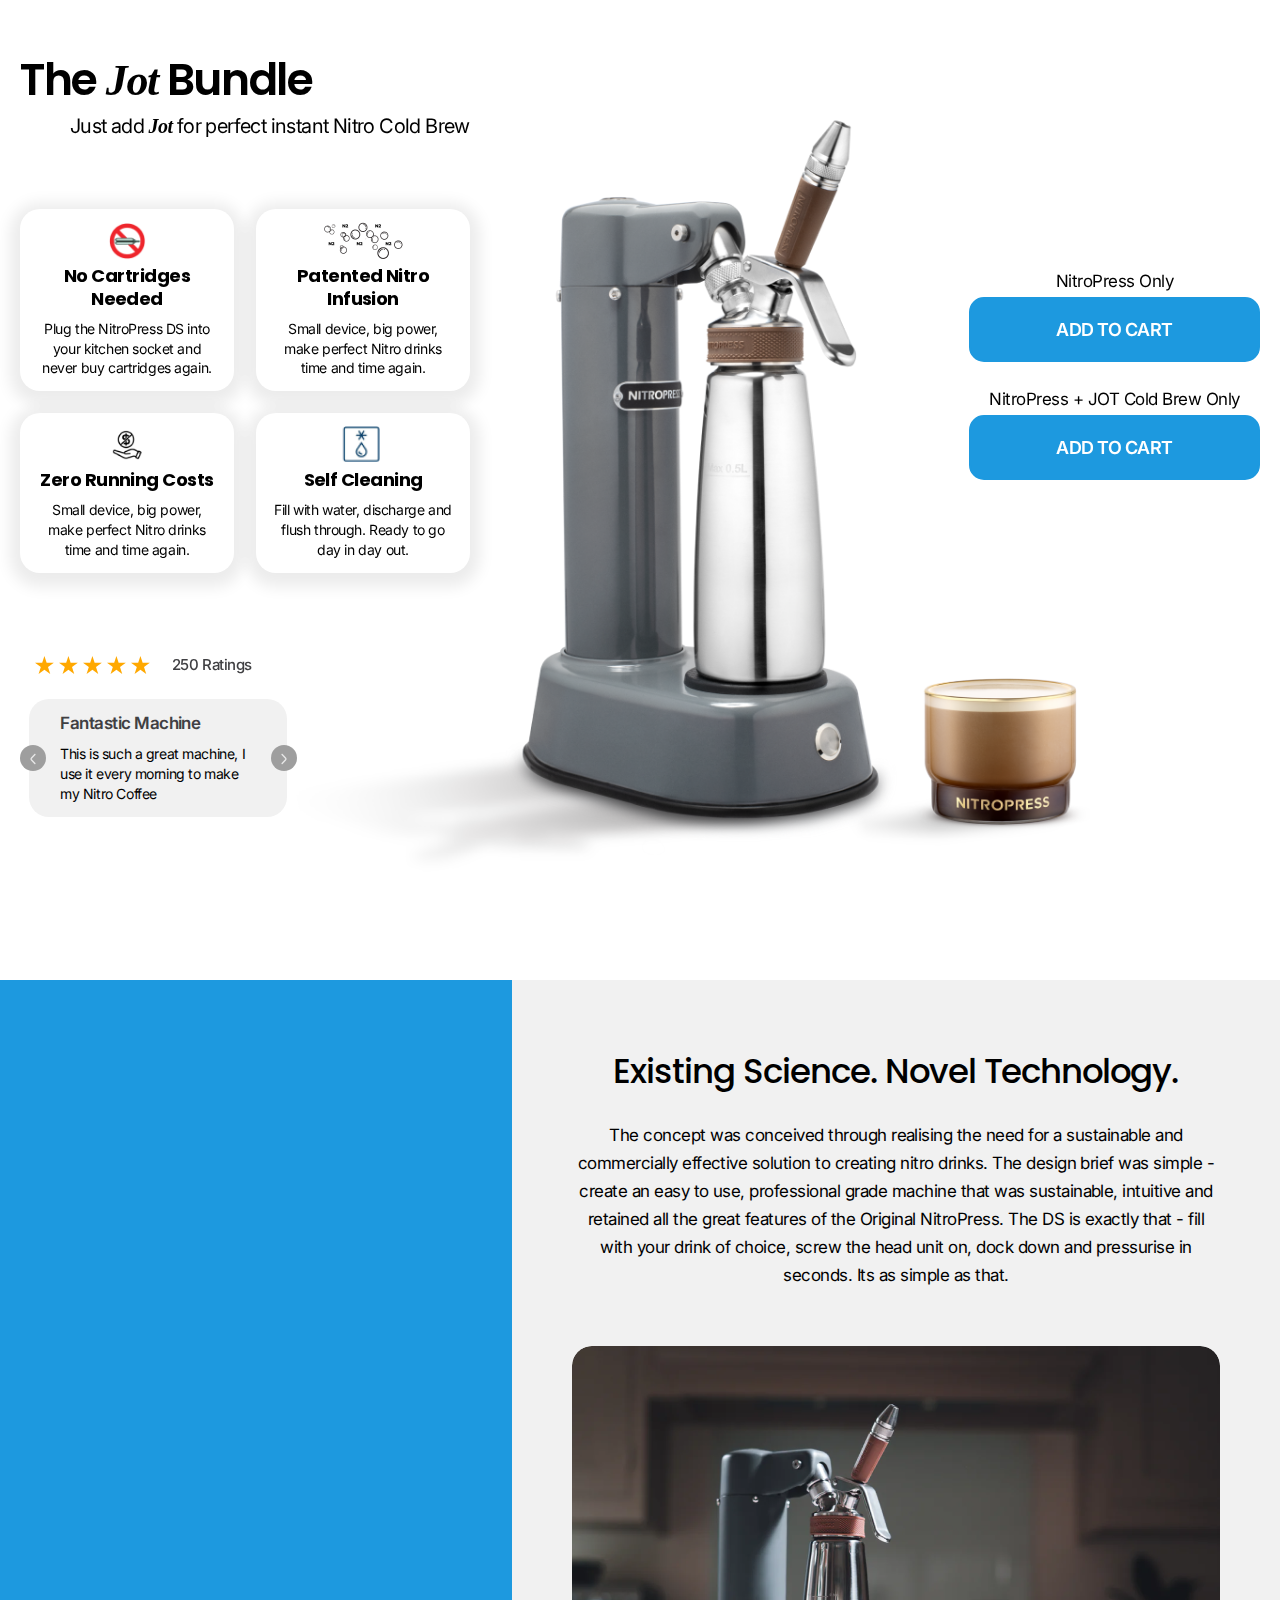
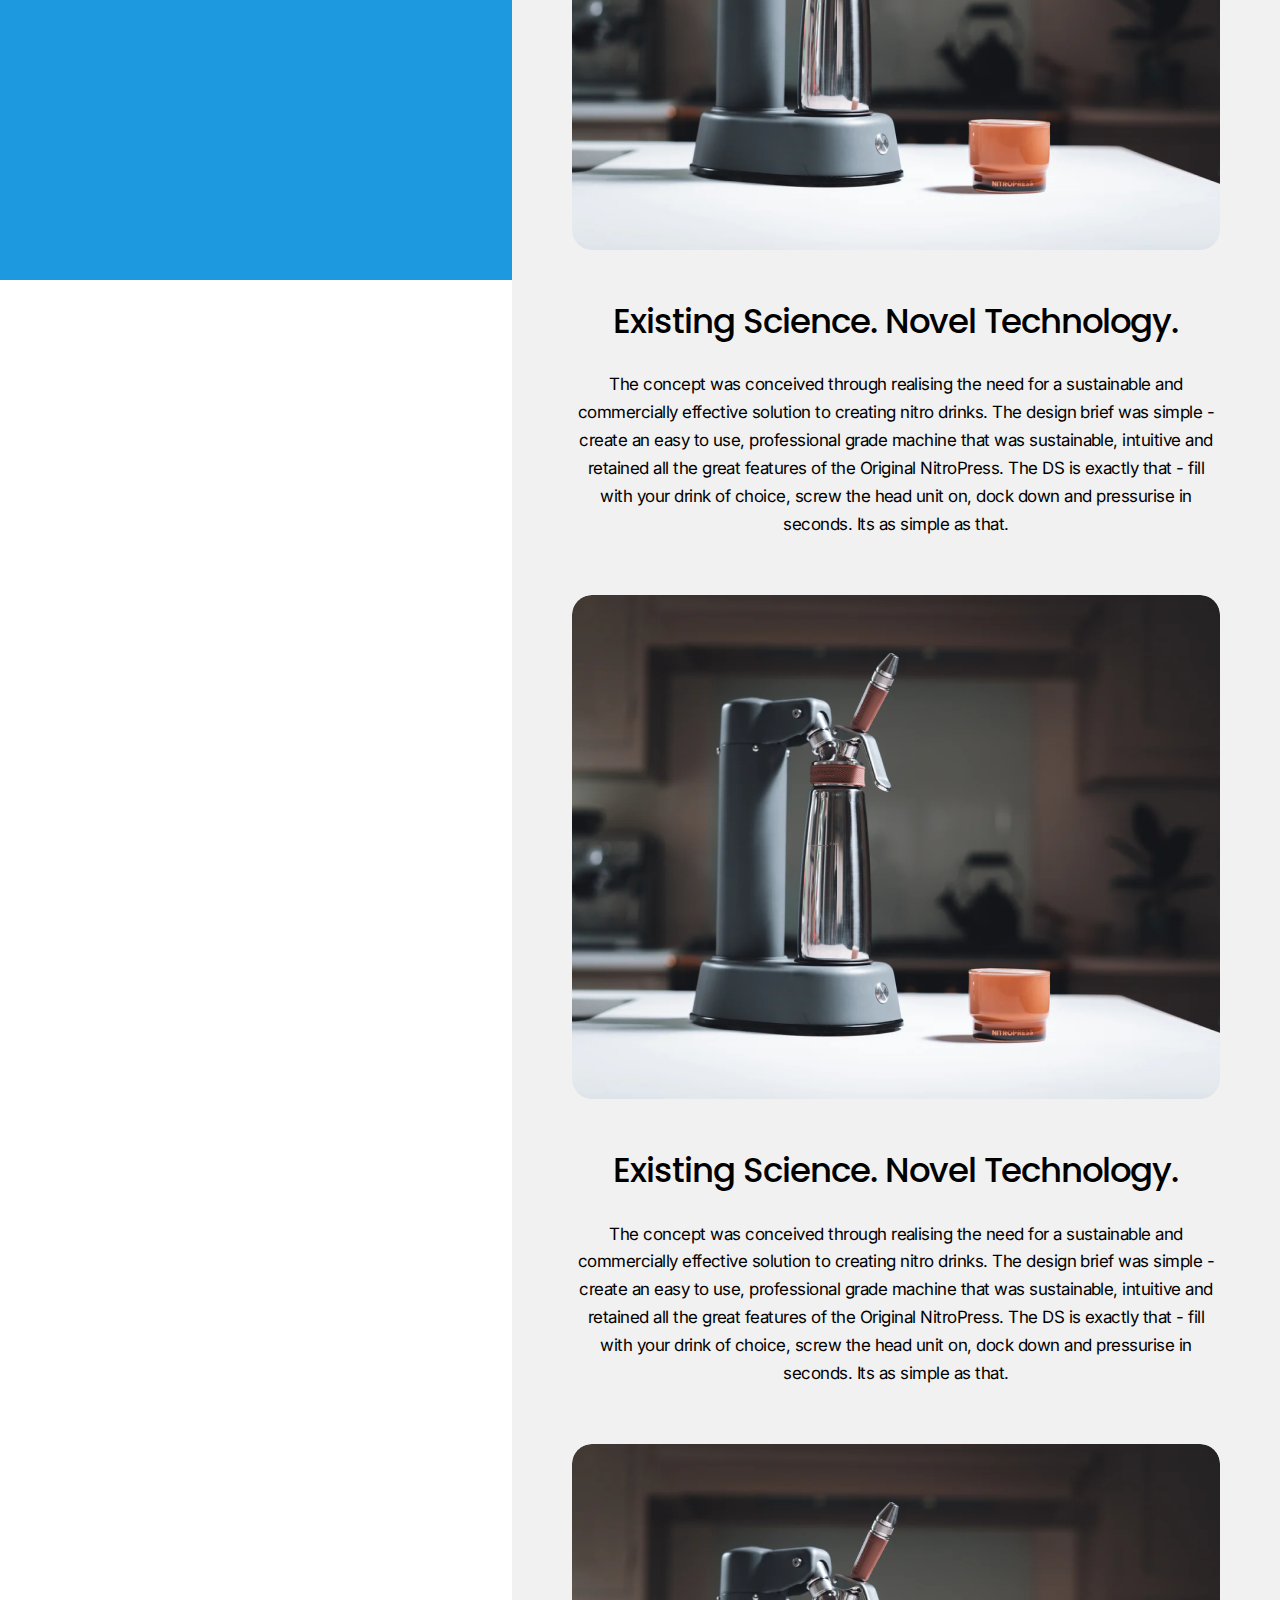
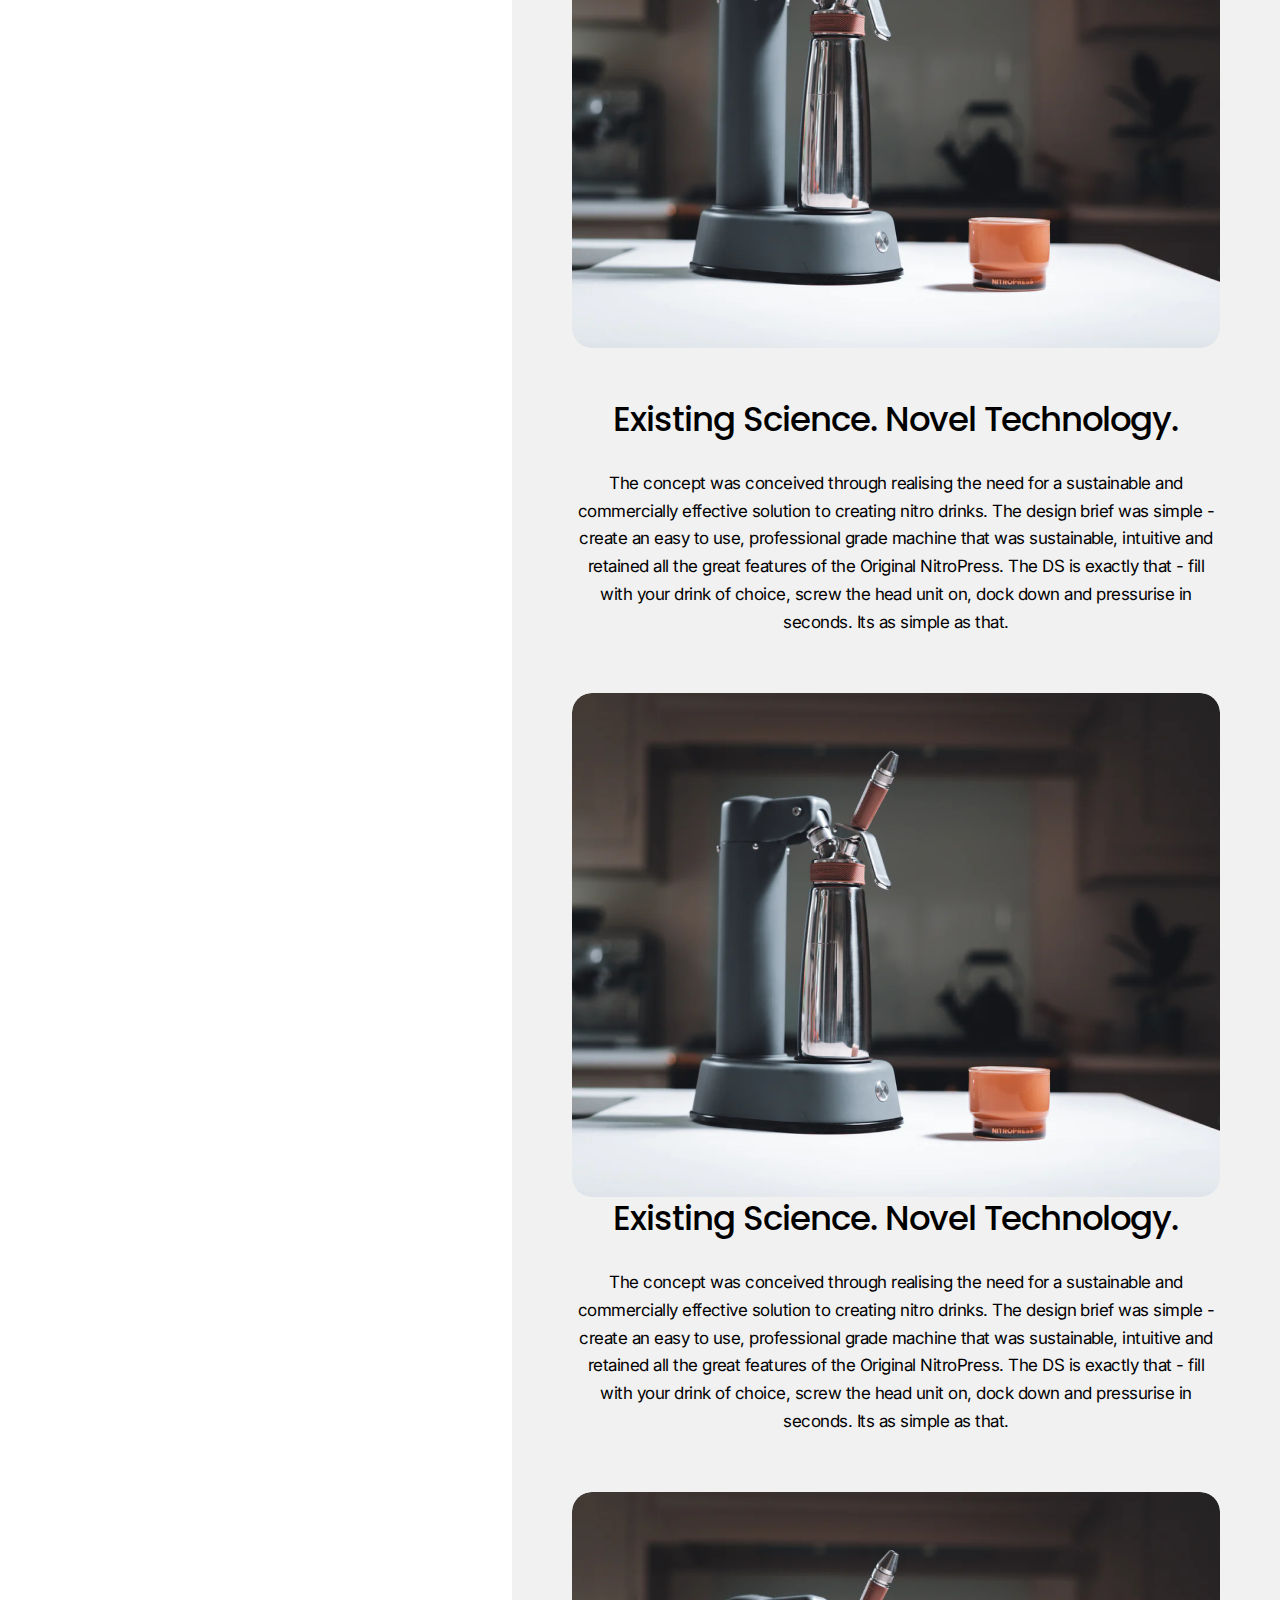
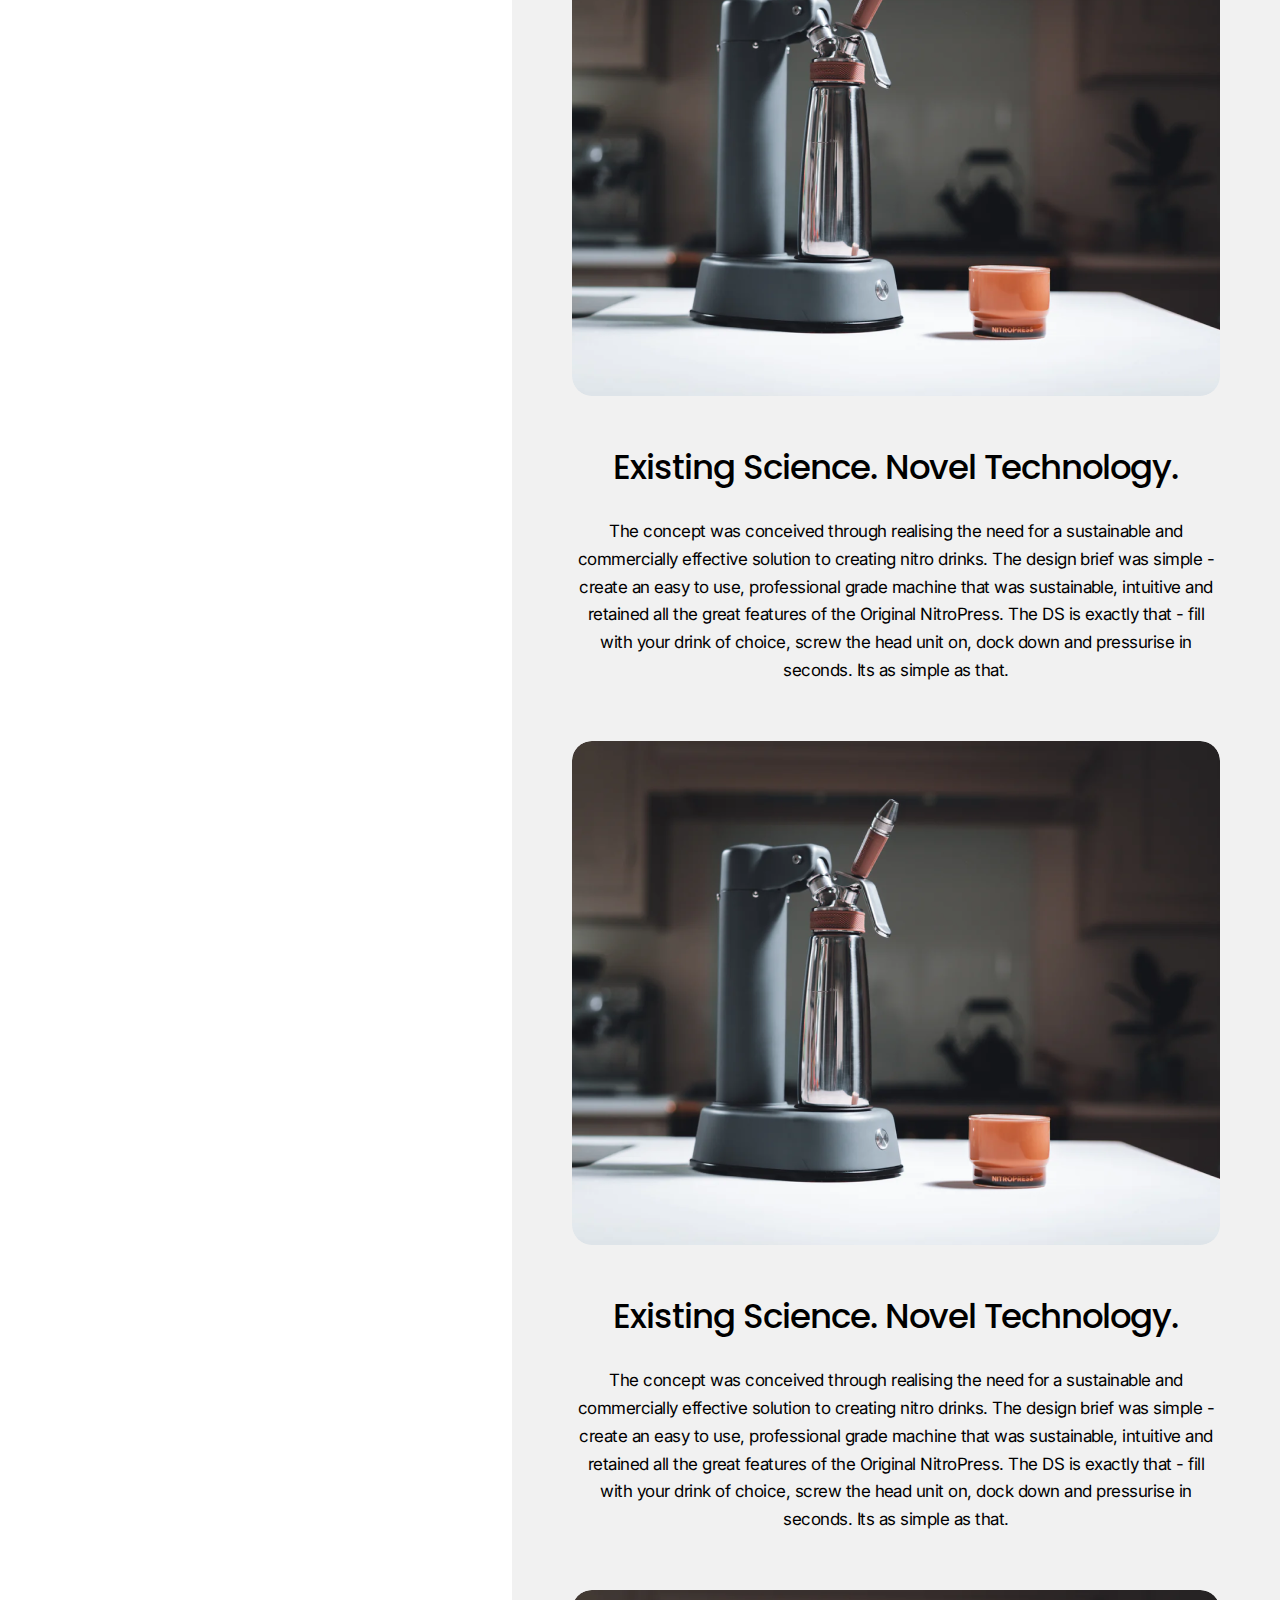
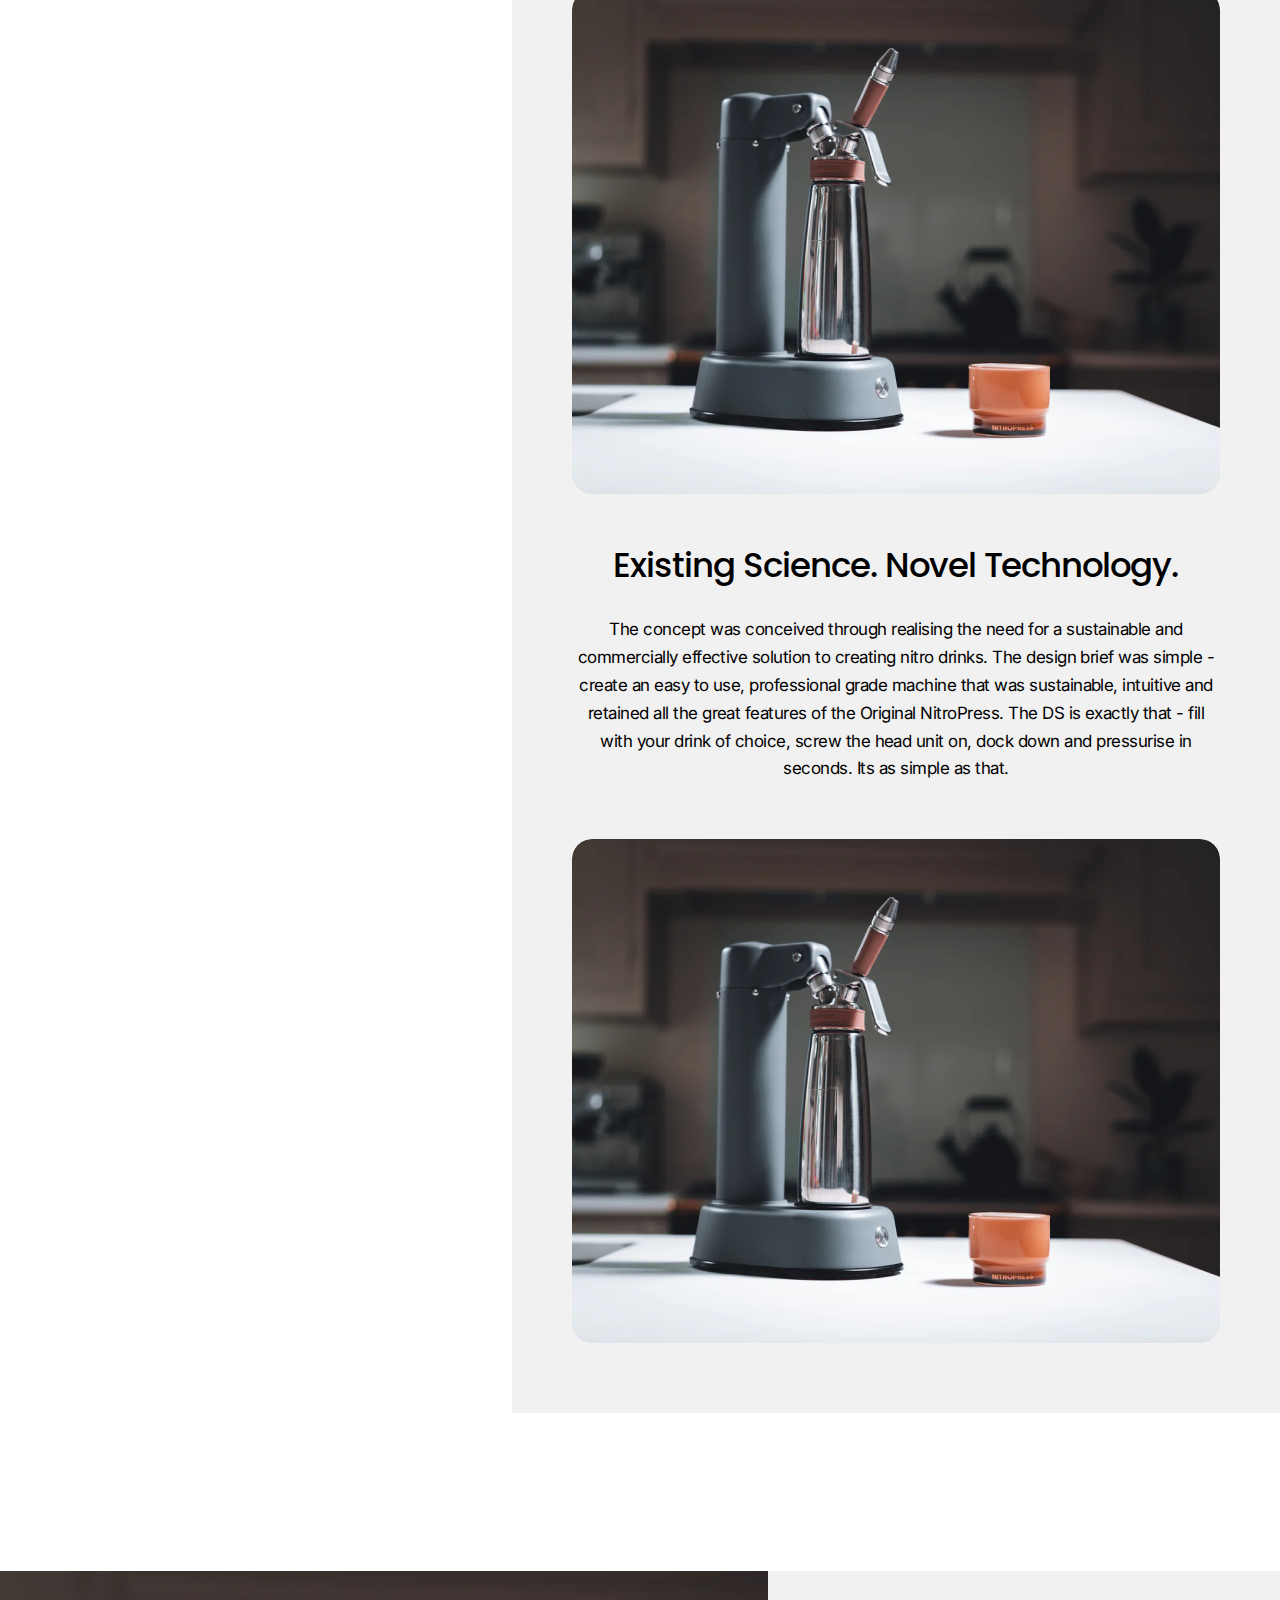
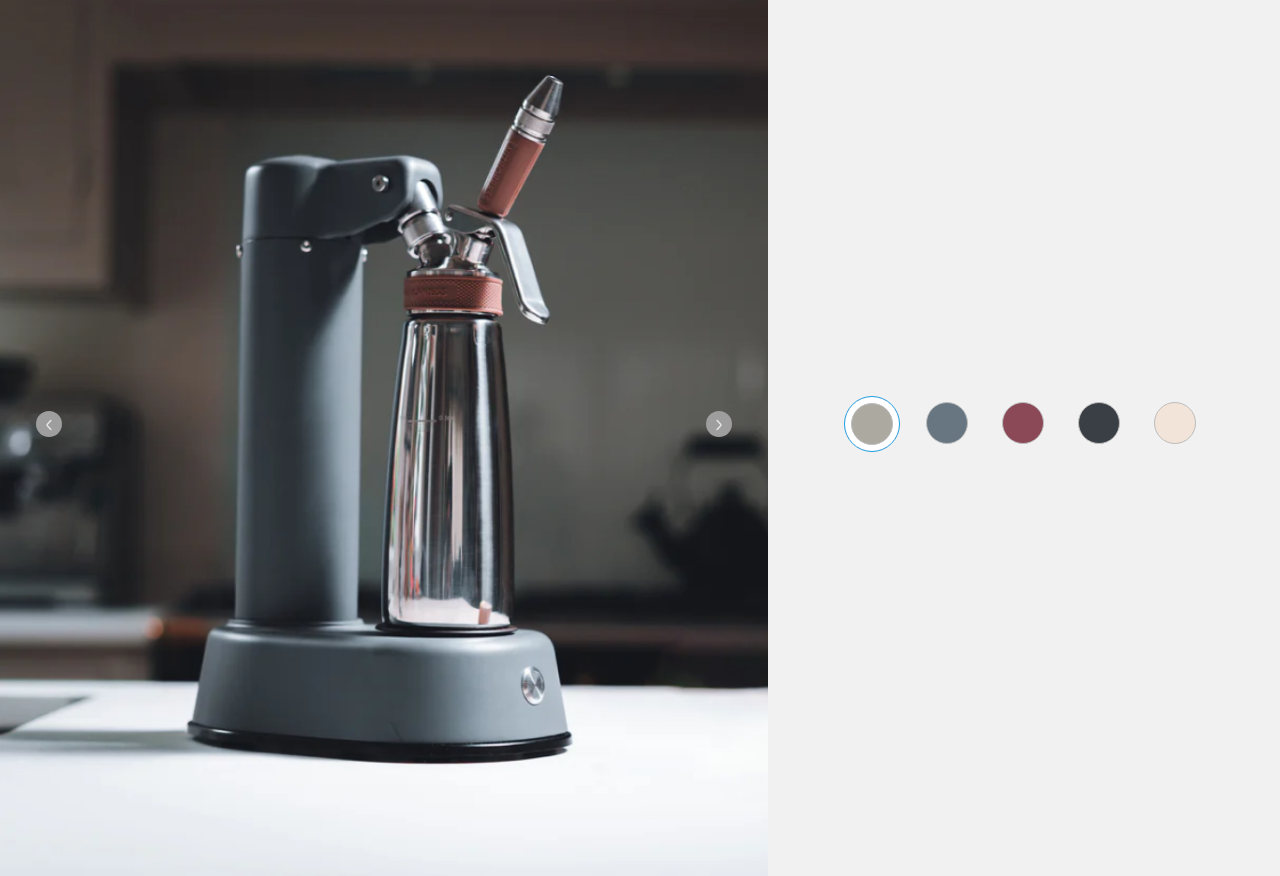
==== commit b8c7999f: "modifed" ====
--- a/index.html
+++ b/index.html
@@ -229,7 +229,7 @@
     <div class="key-features-section">
         <div class="key-features-left">
             <div class="key-features-left-inner" id="list-example">
-                <a href="#list-item-1" class="key-features-menu key-features-item list-group-item list-group-item-action">
+                <a href="#list-item-1" class="key-features-menu key-features-menu-1 key-features-item list-group-item list-group-item-action">
                     <h3>Key Features</h3>
                     <ul>
                         <li><img src="./assets/images/icons/key-icon1.svg" alt="icon"> <span>No cartridges needed</span>
@@ -255,7 +255,7 @@
                     </ul>
                     <button>pre-order now</button>
                 </a>
-                <a href="#list-item-2" class="key-features-menu key-features-item list-group-item list-group-item-action">
+                <a href="#list-item-2" class="key-features-menu key-features-menu-2 key-features-item list-group-item list-group-item-action">
                     <h3>Key Features</h3>
                     <ul>
                         <li><img src="./assets/images/icons/key-icon1.svg" alt="icon"> <span>No cartridges needed</span>
@@ -281,7 +281,7 @@
                     </ul>
                     <button>pre-order now</button>
                 </a>
-                <a href="#list-item-3" class="space-menu key-features-item list-group-item list-group-item-action">
+                <a href="#list-item-3" class="space-menu space-menu-1 key-features-item list-group-item list-group-item-action">
                     <h3>Space</h3>
                     <ul>
                         <li><img src="./assets/images/icons/key-icon1.svg" alt="icon"> <span>No cartridges needed</span>
@@ -307,7 +307,7 @@
                     </ul>
                     <button>pre-order now</button>
                 </a>
-                <a href="#list-item-4" class="space-menu key-features-item list-group-item list-group-item-action">
+                <a href="#list-item-4" class="space-menu space-menu-2 key-features-item list-group-item list-group-item-action">
                     <h3>Space</h3>
                     <ul>
                         <li><img src="./assets/images/icons/key-icon1.svg" alt="icon"> <span>No cartridges needed</span>
--- a/assets/css/style.css
+++ b/assets/css/style.css
@@ -357,25 +357,6 @@
   padding: 70px 60px;
 }
 
-
-.key-features-item {
-  display: none;
-}
-.key-features-item.active{
-  display: block;
-}
-
-/* .key-features-menu.active~.space-menu {
-  display: none;
-}
-
-.space-menu.active~.key-features-menu {
-  display: none;
-} */
-/* .space-menu {
-  display: none;
-} */
-
 .key-features-section {
   width: 100%;
   margin: 50px auto;
--- a/assets/css/responsive.css
+++ b/assets/css/responsive.css
@@ -1,9 +1,16 @@
-@media only screen and (max-width: 992px) {
+@media only screen and (min-width: 992px) {
+  .key-features-item {
+    display: none;
+  }
+  .key-features-item.active{
+    display: block;
+  }
   .container {
     max-width: 1340px !important;
     padding: 0px 20px;
     margin: auto;
   }
+  
 }
 @media only screen and (max-width: 1400px) {
   .key-features-left {
@@ -66,6 +73,12 @@
   }
   .key-features-section {
     flex-wrap: wrap;
+  }
+  .space-menu{
+    margin-top: 50px;
+  }
+  .key-features-menu-2, .space-menu-2{
+    display: none !important;
   }
   .key-features-section .key-features-left {
     background: #1D99DF !important;
